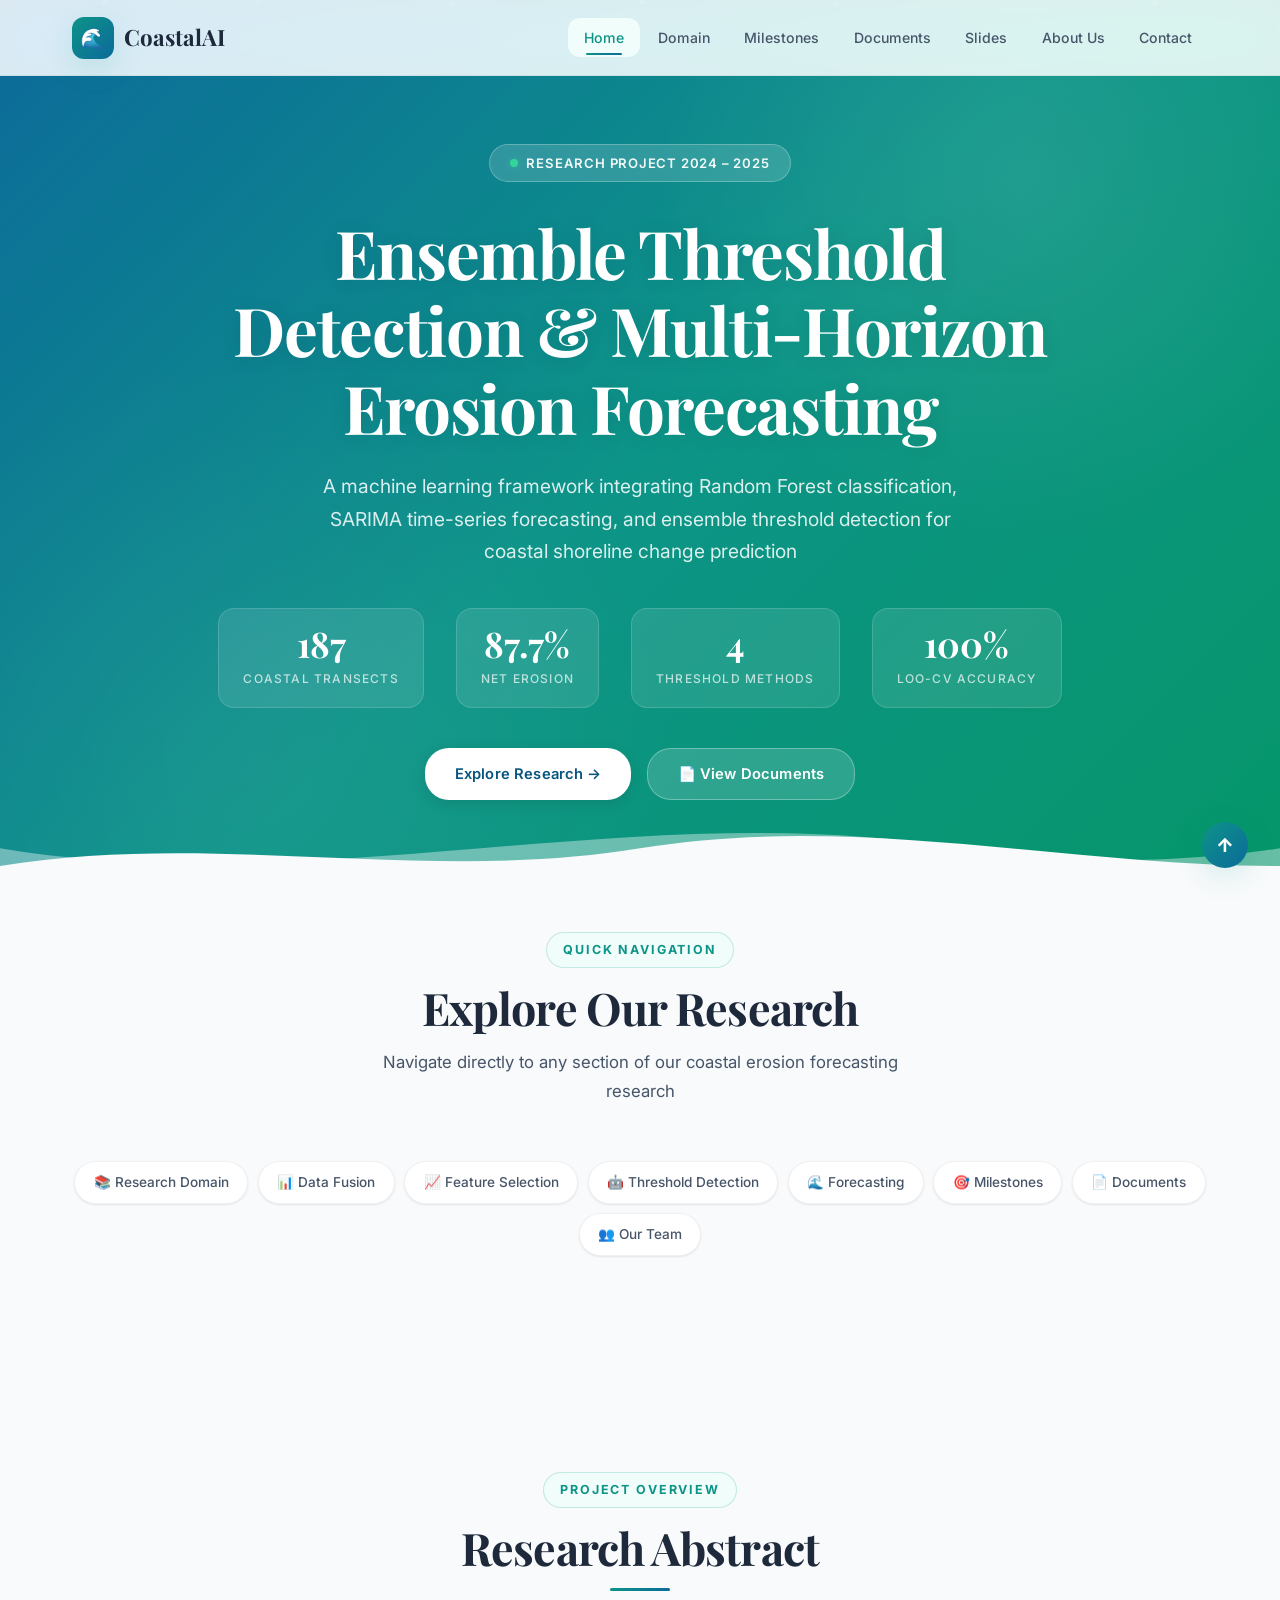
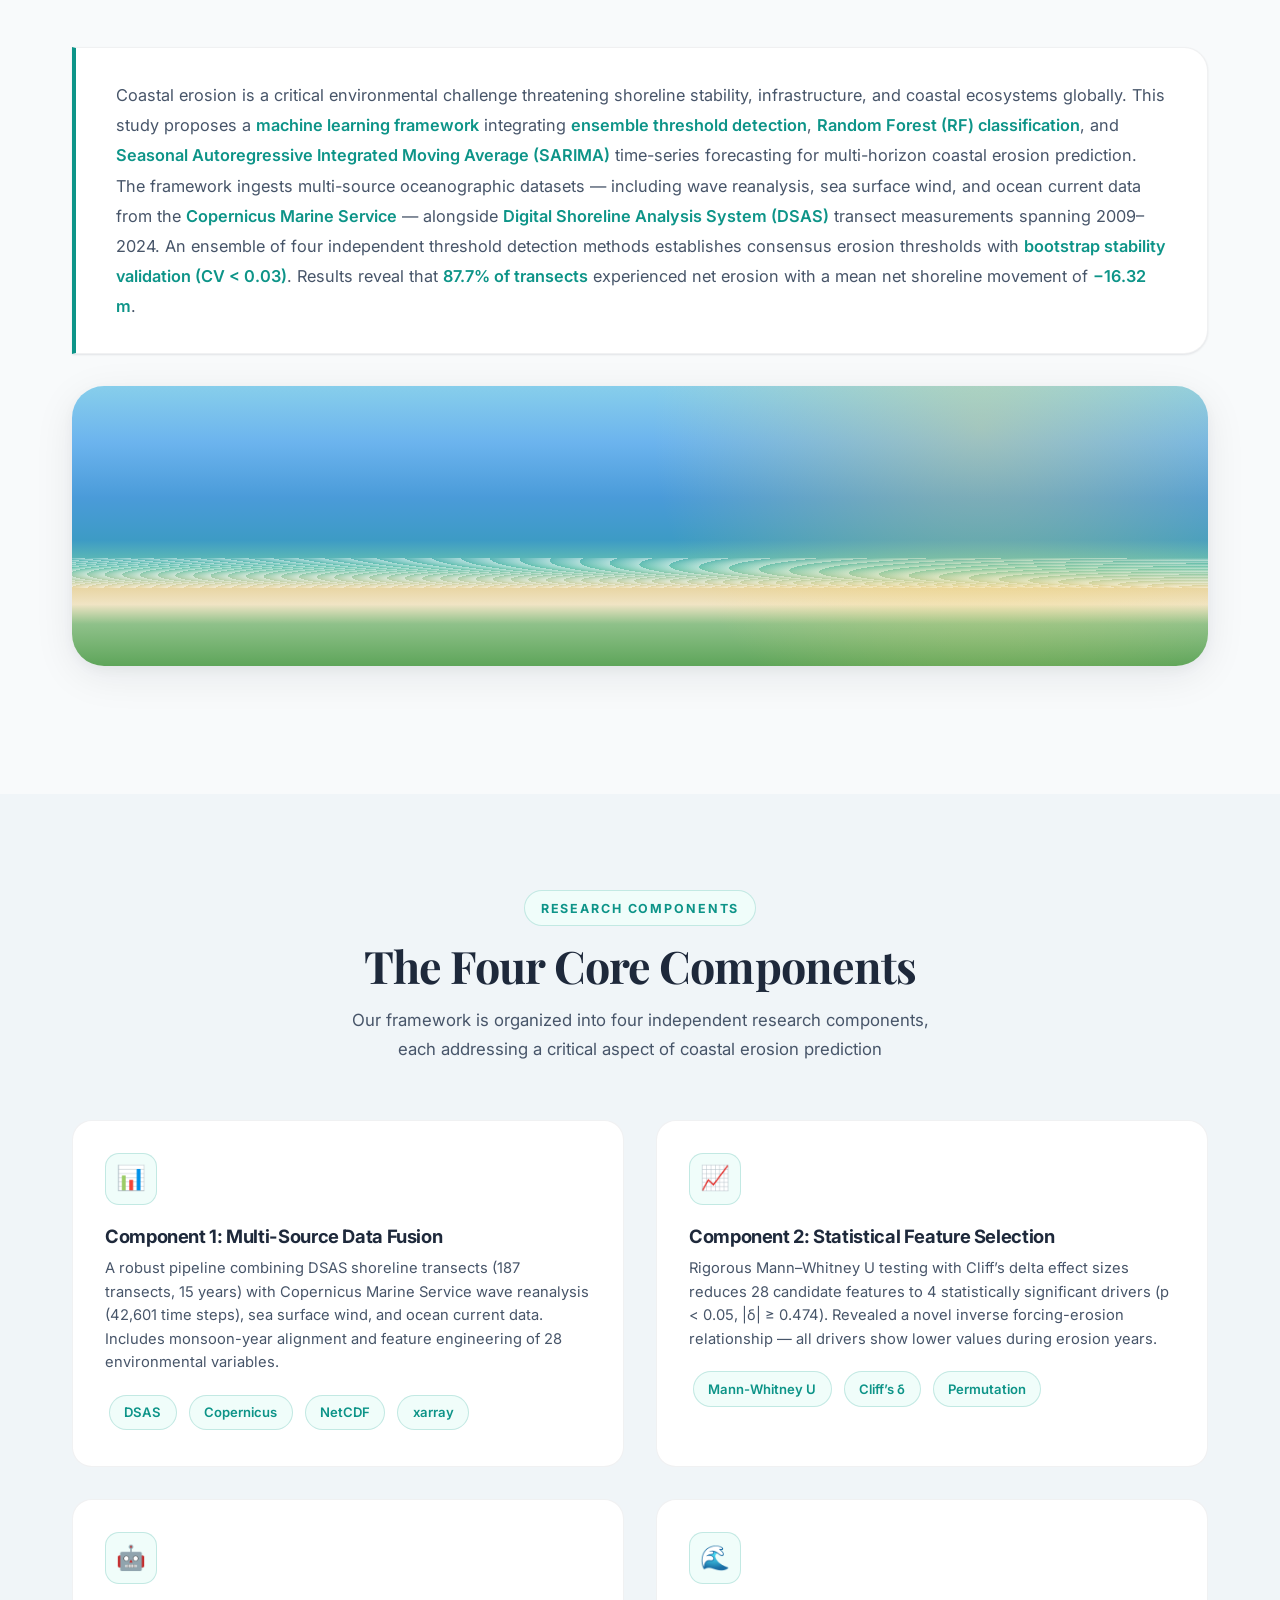
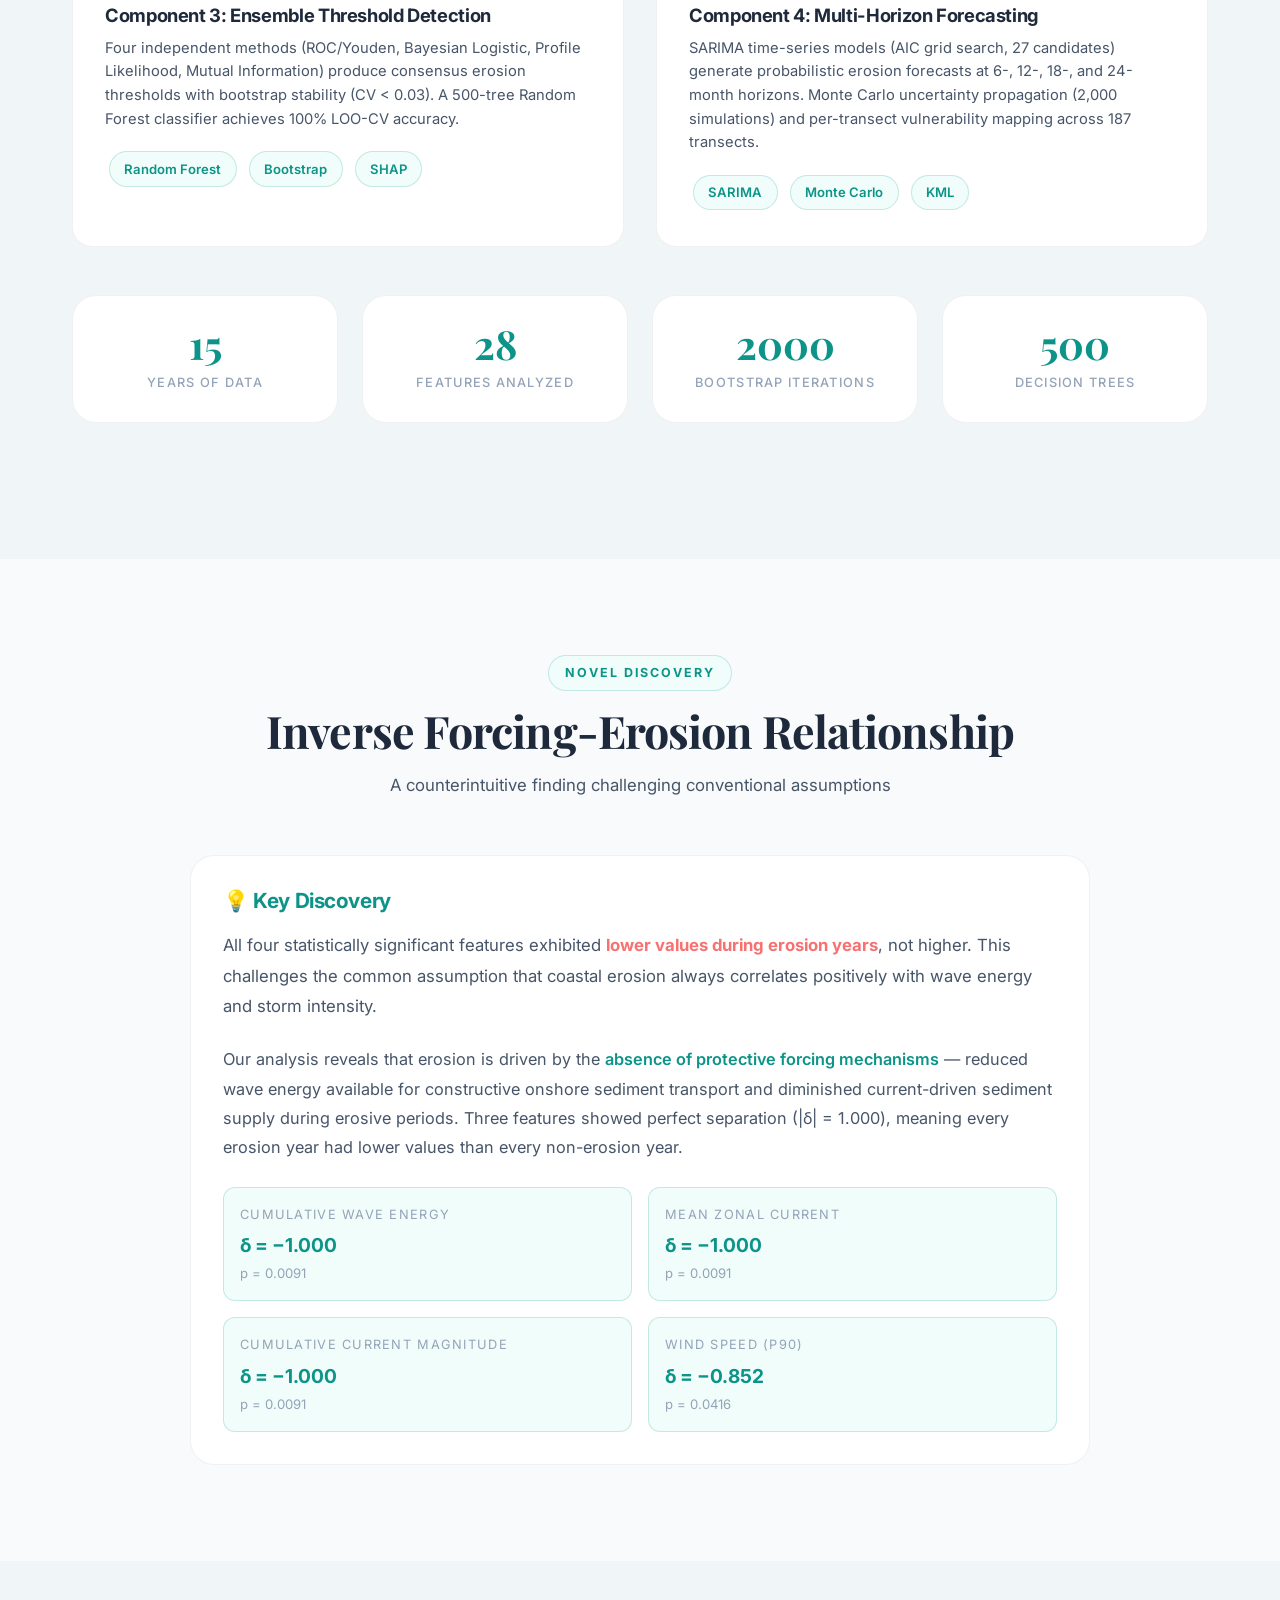
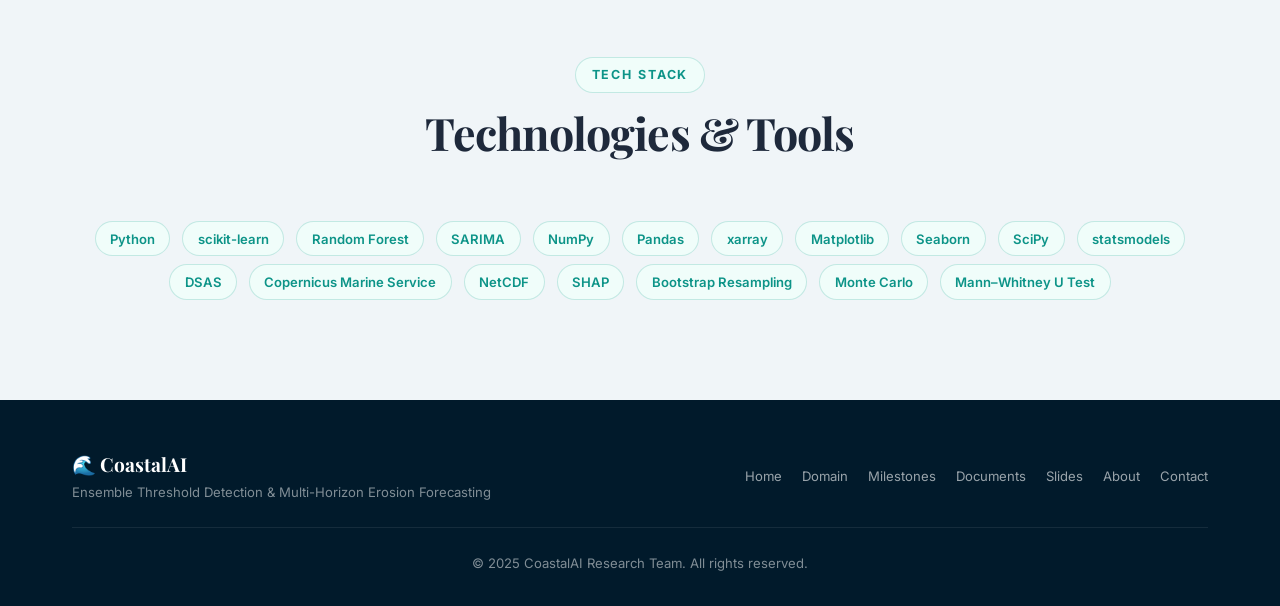
==== index.html @ 8cab0c33 "Initial commit" ====
<!DOCTYPE html>
<html lang="en">
<head>
  <meta charset="UTF-8">
  <meta name="viewport" content="width=device-width, initial-scale=1.0">
  <title>CoastalAI — Ensemble Threshold Detection &amp; Multi-Horizon Erosion Forecasting</title>
  <meta name="description" content="Machine learning framework for coastal erosion prediction integrating ensemble threshold detection, Random Forest classification, and SARIMA time-series forecasting.">
  <link rel="stylesheet" href="css/style.css">
  <style>
    .feature-highlight {
      display: grid;
      grid-template-columns: repeat(2, 1fr);
      gap: 2rem;
      margin: 3rem 0;
    }
    @media (max-width: 768px) {
      .feature-highlight { grid-template-columns: 1fr; }
    }
    .feature-card {
      position: relative;
      padding: 2rem;
      border-radius: 20px;
      background: var(--surface-white);
      border: 1px solid var(--border-light);
      overflow: hidden;
      transition: var(--ease-smooth);
    }
    .feature-card::before {
      content: '';
      position: absolute;
      top: 0; left: 0; right: 0;
      height: 3px;
      background: var(--gradient-teal);
      opacity: 0;
      transition: opacity 0.4s ease;
    }
    .feature-card:hover::before { opacity: 1; }
    .feature-card:hover { transform: translateY(-6px); box-shadow: var(--shadow-card-hover); }
    .feature-card .fc-icon {
      width: 52px; height: 52px;
      background: var(--teal-50);
      border: 1px solid var(--border-teal);
      border-radius: 14px;
      display: flex; align-items: center; justify-content: center;
      font-size: 1.5rem;
      margin-bottom: 1.25rem;
    }
    .feature-card h3 {
      font-family: var(--font-body);
      font-size: 1.15rem;
      font-weight: 700;
      color: var(--text-heading);
      margin-bottom: 0.6rem;
    }
    .feature-card p {
      font-size: 0.92rem;
      color: var(--text-body);
      line-height: 1.6;
    }
    .discovery-card {
      max-width: 900px;
      margin: 0 auto;
    }
    .discovery-card h3 {
      color: var(--teal);
      margin-bottom: 1rem;
      font-size: 1.3rem;
    }
    .stat-grid {
      display: grid;
      grid-template-columns: repeat(2, 1fr);
      gap: 1rem;
      margin-top: 1.5rem;
    }
    .stat-item {
      padding: 1rem;
      background: var(--teal-50);
      border: 1px solid var(--border-teal);
      border-radius: 12px;
    }
    .stat-item .stat-name {
      font-size: 0.8rem;
      color: var(--text-muted);
      text-transform: uppercase;
      letter-spacing: 0.1em;
      margin-bottom: 0.25rem;
    }
    .stat-item .stat-val {
      font-size: 1.2rem;
      font-weight: 700;
      color: var(--teal);
    }
    .stat-item .stat-p {
      font-size: 0.82rem;
      color: var(--text-muted);
    }
    @media (max-width: 768px) {
      .stat-grid { grid-template-columns: 1fr; }
    }
  </style>
</head>
<body>
  <!-- NAVIGATION -->
  <nav class="navbar" id="navbar">
    <div class="container">
      <a href="index.html" class="nav-brand">
        <div class="brand-icon">&#x1F30A;</div>
        CoastalAI
      </a>
      <button class="nav-toggle" id="navToggle" aria-label="Toggle navigation">
        <span></span><span></span><span></span>
      </button>
      <ul class="nav-links" id="navLinks">
        <li><a href="index.html" class="active">Home</a></li>
        <li><a href="domain.html">Domain</a></li>
        <li><a href="milestones.html">Milestones</a></li>
        <li><a href="documents.html">Documents</a></li>
        <li><a href="slides.html">Slides</a></li>
        <li><a href="about.html">About Us</a></li>
        <li><a href="contact.html">Contact</a></li>
      </ul>
    </div>
  </nav>

  <!-- HERO -->
  <section class="hero" id="top">
    <div class="floating-particles">
      <div class="particle"></div><div class="particle"></div><div class="particle"></div>
      <div class="particle"></div><div class="particle"></div><div class="particle"></div>
      <div class="particle"></div><div class="particle"></div>
    </div>

    <div class="hero-content">
      <div class="hero-badge">
        <span class="pulse-dot"></span>
        Research Project 2024 &ndash; 2025
      </div>

      <h1>Ensemble Threshold Detection &amp; Multi-Horizon Erosion Forecasting</h1>

      <p class="hero-subtitle">
        A machine learning framework integrating Random Forest classification, SARIMA time-series forecasting, and ensemble threshold detection for coastal shoreline change prediction
      </p>

      <div class="hero-stats">
        <div class="hero-stat">
          <span class="stat-number">187</span>
          <span class="stat-label">Coastal Transects</span>
        </div>
        <div class="hero-stat">
          <span class="stat-number">87.7%</span>
          <span class="stat-label">Net Erosion</span>
        </div>
        <div class="hero-stat">
          <span class="stat-number">4</span>
          <span class="stat-label">Threshold Methods</span>
        </div>
        <div class="hero-stat">
          <span class="stat-number">100%</span>
          <span class="stat-label">LOO-CV Accuracy</span>
        </div>
      </div>

      <div class="hero-cta">
        <a href="domain.html" class="btn btn-primary">Explore Research &#8594;</a>
        <a href="documents.html" class="btn btn-secondary">&#128196; View Documents</a>
      </div>
    </div>

    <div class="hero-wave">
      <svg viewBox="0 0 1440 120" preserveAspectRatio="none">
        <path d="M0,60 C360,120 720,0 1080,60 C1260,90 1440,60 1440,60 L1440,120 L0,120 Z" fill="rgba(248,250,251,0.4)"/>
        <path d="M0,80 C240,40 480,100 720,60 C960,20 1200,80 1440,80 L1440,120 L0,120 Z" fill="#f8fafb"/>
      </svg>
    </div>
  </section>

  <!-- QUICK NAVIGATION -->
  <section class="section" style="padding-top: 2rem;">
    <div class="container">
      <div class="section-header">
        <span class="section-label">Quick Navigation</span>
        <h2 class="section-title">Explore Our Research</h2>
        <p class="section-desc">Navigate directly to any section of our coastal erosion forecasting research</p>
      </div>
      <div class="quick-nav">
        <a href="domain.html">&#128218; Research Domain</a>
        <a href="domain.html#component1">&#128202; Data Fusion</a>
        <a href="domain.html#component2">&#128200; Feature Selection</a>
        <a href="domain.html#component3">&#129302; Threshold Detection</a>
        <a href="domain.html#component4">&#127754; Forecasting</a>
        <a href="milestones.html">&#127919; Milestones</a>
        <a href="documents.html">&#128196; Documents</a>
        <a href="about.html">&#128101; Our Team</a>
      </div>
    </div>
  </section>

  <!-- ABSTRACT -->
  <section class="section">
    <div class="container">
      <div class="section-header">
        <span class="section-label">Project Overview</span>
        <h2 class="section-title">Research Abstract</h2>
        <div class="glow-line"></div>
      </div>
      <div class="abstract-box">
        Coastal erosion is a critical environmental challenge threatening shoreline stability, infrastructure, and coastal ecosystems globally. This study proposes a <strong>machine learning framework</strong> integrating <strong>ensemble threshold detection</strong>, <strong>Random Forest (RF) classification</strong>, and <strong>Seasonal Autoregressive Integrated Moving Average (SARIMA)</strong> time-series forecasting for multi-horizon coastal erosion prediction. The framework ingests multi-source oceanographic datasets &mdash; including wave reanalysis, sea surface wind, and ocean current data from the <strong>Copernicus Marine Service</strong> &mdash; alongside <strong>Digital Shoreline Analysis System (DSAS)</strong> transect measurements spanning 2009&ndash;2024. An ensemble of four independent threshold detection methods establishes consensus erosion thresholds with <strong>bootstrap stability validation (CV &lt; 0.03)</strong>. Results reveal that <strong>87.7% of transects</strong> experienced net erosion with a mean net shoreline movement of <strong>&minus;16.32 m</strong>.
      </div>
      <div class="coastal-visual" aria-hidden="true"></div>
    </div>
  </section>

  <!-- 4 RESEARCH COMPONENTS -->
  <section class="section section-alt">
    <div class="container">
      <div class="section-header">
        <span class="section-label">Research Components</span>
        <h2 class="section-title">The Four Core Components</h2>
        <p class="section-desc">Our framework is organized into four independent research components, each addressing a critical aspect of coastal erosion prediction</p>
      </div>

      <div class="feature-highlight">
        <div class="feature-card">
          <div class="fc-icon">&#128202;</div>
          <h3>Component 1: Multi-Source Data Fusion</h3>
          <p>A robust pipeline combining DSAS shoreline transects (187 transects, 15 years) with Copernicus Marine Service wave reanalysis (42,601 time steps), sea surface wind, and ocean current data. Includes monsoon-year alignment and feature engineering of 28 environmental variables.</p>
          <div style="margin-top: 1rem;">
            <span class="tech-tag">DSAS</span>
            <span class="tech-tag">Copernicus</span>
            <span class="tech-tag">NetCDF</span>
            <span class="tech-tag">xarray</span>
          </div>
        </div>
        <div class="feature-card">
          <div class="fc-icon">&#128200;</div>
          <h3>Component 2: Statistical Feature Selection</h3>
          <p>Rigorous Mann&ndash;Whitney U testing with Cliff&rsquo;s delta effect sizes reduces 28 candidate features to 4 statistically significant drivers (p &lt; 0.05, |&delta;| &ge; 0.474). Revealed a novel inverse forcing-erosion relationship &mdash; all drivers show lower values during erosion years.</p>
          <div style="margin-top: 1rem;">
            <span class="tech-tag">Mann-Whitney U</span>
            <span class="tech-tag">Cliff&rsquo;s &delta;</span>
            <span class="tech-tag">Permutation</span>
          </div>
        </div>
        <div class="feature-card">
          <div class="fc-icon">&#129302;</div>
          <h3>Component 3: Ensemble Threshold Detection</h3>
          <p>Four independent methods (ROC/Youden, Bayesian Logistic, Profile Likelihood, Mutual Information) produce consensus erosion thresholds with bootstrap stability (CV &lt; 0.03). A 500-tree Random Forest classifier achieves 100% LOO-CV accuracy.</p>
          <div style="margin-top: 1rem;">
            <span class="tech-tag">Random Forest</span>
            <span class="tech-tag">Bootstrap</span>
            <span class="tech-tag">SHAP</span>
          </div>
        </div>
        <div class="feature-card">
          <div class="fc-icon">&#127754;</div>
          <h3>Component 4: Multi-Horizon Forecasting</h3>
          <p>SARIMA time-series models (AIC grid search, 27 candidates) generate probabilistic erosion forecasts at 6-, 12-, 18-, and 24-month horizons. Monte Carlo uncertainty propagation (2,000 simulations) and per-transect vulnerability mapping across 187 transects.</p>
          <div style="margin-top: 1rem;">
            <span class="tech-tag">SARIMA</span>
            <span class="tech-tag">Monte Carlo</span>
            <span class="tech-tag">KML</span>
          </div>
        </div>
      </div>

      <div class="counter-grid">
        <div class="card counter-card">
          <div class="counter-value">15</div>
          <div class="counter-label">Years of Data</div>
        </div>
        <div class="card counter-card">
          <div class="counter-value">28</div>
          <div class="counter-label">Features Analyzed</div>
        </div>
        <div class="card counter-card">
          <div class="counter-value">2000</div>
          <div class="counter-label">Bootstrap Iterations</div>
        </div>
        <div class="card counter-card">
          <div class="counter-value">500</div>
          <div class="counter-label">Decision Trees</div>
        </div>
      </div>
    </div>
  </section>

  <!-- INVERSE RELATIONSHIP -->
  <section class="section">
    <div class="container">
      <div class="section-header">
        <span class="section-label">Novel Discovery</span>
        <h2 class="section-title">Inverse Forcing-Erosion Relationship</h2>
        <p class="section-desc">A counterintuitive finding challenging conventional assumptions</p>
      </div>

      <div class="card discovery-card">
        <h3>&#128161; Key Discovery</h3>
        <p style="font-size: 1.05rem; line-height: 1.8; margin-bottom: 1.5rem;">
          All four statistically significant features exhibited <strong style="color: var(--coral);">lower values during erosion years</strong>, not higher. This challenges the common assumption that coastal erosion always correlates positively with wave energy and storm intensity.
        </p>
        <p style="font-size: 1.02rem; line-height: 1.8;">
          Our analysis reveals that erosion is driven by the <strong class="highlight">absence of protective forcing mechanisms</strong> &mdash; reduced wave energy available for constructive onshore sediment transport and diminished current-driven sediment supply during erosive periods. Three features showed perfect separation (|&#948;| = 1.000), meaning every erosion year had lower values than every non-erosion year.
        </p>
        <div class="stat-grid">
          <div class="stat-item">
            <div class="stat-name">Cumulative Wave Energy</div>
            <div class="stat-val">&#948; = &minus;1.000</div>
            <div class="stat-p">p = 0.0091</div>
          </div>
          <div class="stat-item">
            <div class="stat-name">Mean Zonal Current</div>
            <div class="stat-val">&#948; = &minus;1.000</div>
            <div class="stat-p">p = 0.0091</div>
          </div>
          <div class="stat-item">
            <div class="stat-name">Cumulative Current Magnitude</div>
            <div class="stat-val">&#948; = &minus;1.000</div>
            <div class="stat-p">p = 0.0091</div>
          </div>
          <div class="stat-item">
            <div class="stat-name">Wind Speed (P90)</div>
            <div class="stat-val">&#948; = &minus;0.852</div>
            <div class="stat-p">p = 0.0416</div>
          </div>
        </div>
      </div>
    </div>
  </section>

  <!-- TECHNOLOGIES -->
  <section class="section section-alt">
    <div class="container">
      <div class="section-header">
        <span class="section-label">Tech Stack</span>
        <h2 class="section-title">Technologies &amp; Tools</h2>
      </div>
      <div style="text-align: center;">
        <span class="tech-tag">Python</span>
        <span class="tech-tag">scikit-learn</span>
        <span class="tech-tag">Random Forest</span>
        <span class="tech-tag">SARIMA</span>
        <span class="tech-tag">NumPy</span>
        <span class="tech-tag">Pandas</span>
        <span class="tech-tag">xarray</span>
        <span class="tech-tag">Matplotlib</span>
        <span class="tech-tag">Seaborn</span>
        <span class="tech-tag">SciPy</span>
        <span class="tech-tag">statsmodels</span>
        <span class="tech-tag">DSAS</span>
        <span class="tech-tag">Copernicus Marine Service</span>
        <span class="tech-tag">NetCDF</span>
        <span class="tech-tag">SHAP</span>
        <span class="tech-tag">Bootstrap Resampling</span>
        <span class="tech-tag">Monte Carlo</span>
        <span class="tech-tag">Mann&ndash;Whitney U Test</span>
      </div>
    </div>
  </section>

  <!-- FOOTER -->
  <footer class="footer">
    <div class="container">
      <div class="footer-content">
        <div>
          <div class="footer-brand">&#127754; CoastalAI</div>
          <p class="footer-text">Ensemble Threshold Detection &amp; Multi-Horizon Erosion Forecasting</p>
        </div>
        <ul class="footer-links">
          <li><a href="index.html">Home</a></li>
          <li><a href="domain.html">Domain</a></li>
          <li><a href="milestones.html">Milestones</a></li>
          <li><a href="documents.html">Documents</a></li>
          <li><a href="slides.html">Slides</a></li>
          <li><a href="about.html">About</a></li>
          <li><a href="contact.html">Contact</a></li>
        </ul>
      </div>
      <hr style="border: none; border-top: 1px solid rgba(255,255,255,0.08); margin: 1.5rem 0;">
      <p class="footer-text" style="text-align: center;">&copy; 2025 CoastalAI Research Team. All rights reserved.</p>
    </div>
  </footer>

  <a href="#top" class="back-to-top" title="Back to top">&#8593;</a>

  <script>
    document.getElementById('navToggle').addEventListener('click', function() {
      document.getElementById('navLinks').classList.toggle('show');
    });
    window.addEventListener('scroll', function() {
      var navbar = document.getElementById('navbar');
      if (window.scrollY > 50) { navbar.classList.add('scrolled'); } else { navbar.classList.remove('scrolled'); }
    });
  </script>
</body>
</html>
---- css/style.css ----
/* ============================================================
   CoastalAI — Premium Light Theme
   Competition-Winning Research Website
   Pure CSS — Ocean-Inspired Bright Design
   ============================================================ */

@import url('https://fonts.googleapis.com/css2?family=Inter:wght@300;400;500;600;700;800;900&family=Playfair+Display:wght@400;500;600;700;800&family=JetBrains+Mono:wght@400;500&display=swap');

:root {
  --white: #ffffff;
  --off-white: #f8fafb;
  --cream: #f0f5f8;
  --ice-blue: #e8f1f8;
  --powder: #dceaf5;
  --sky-light: #b8d8eb;
  --ocean-200: #6fb4d4;
  --ocean-300: #3d9bc5;
  --ocean-500: #0c6a9a;
  --ocean-600: #085580;
  --ocean-700: #053f60;
  --ocean-900: #011a2b;
  --teal: #0d9488;
  --teal-light: #14b8a6;
  --teal-50: #f0fdfa;
  --teal-100: #ccfbf1;
  --emerald: #059669;
  --amber: #f59e0b;
  --coral: #f87171;
  --text-dark: #0f172a;
  --text-heading: #1e293b;
  --text-body: #475569;
  --text-muted: #94a3b8;
  --text-light: #cbd5e1;
  --surface-white: #ffffff;
  --border-light: rgba(15,23,42,0.06);
  --border-medium: rgba(15,23,42,0.1);
  --border-teal: rgba(13,148,136,0.2);
  --shadow-sm: 0 1px 3px rgba(15,23,42,0.04),0 1px 2px rgba(15,23,42,0.06);
  --shadow-md: 0 4px 14px rgba(15,23,42,0.06),0 2px 6px rgba(15,23,42,0.04);
  --shadow-lg: 0 10px 40px rgba(15,23,42,0.08),0 4px 12px rgba(15,23,42,0.04);
  --shadow-xl: 0 20px 60px rgba(15,23,42,0.1),0 8px 20px rgba(15,23,42,0.05);
  --shadow-teal: 0 8px 30px rgba(13,148,136,0.15);
  --shadow-card-hover: 0 20px 50px rgba(13,148,136,0.12),0 8px 20px rgba(15,23,42,0.06);
  --gradient-hero: linear-gradient(135deg, #0c6a9a 0%, #0d9488 50%, #059669 100%);
  --gradient-teal: linear-gradient(135deg, #0d9488, #0c6a9a);
  --ease-smooth: all 0.35s cubic-bezier(0.25,0.46,0.45,0.94);
  --font-heading: 'Playfair Display', Georgia, serif;
  --font-body: 'Inter', -apple-system, BlinkMacSystemFont, sans-serif;
  --font-mono: 'JetBrains Mono', monospace;
  --container-max: 1200px;
  --nav-height: 76px;
  --radius-sm: 8px;
  --radius-md: 12px;
  --radius-lg: 16px;
  --radius-xl: 24px;
  --radius-2xl: 32px;
}

*,*::before,*::after { margin: 0; padding: 0; box-sizing: border-box; }
html { scroll-behavior: smooth; font-size: 16px; -webkit-font-smoothing: antialiased; }
body { font-family: var(--font-body); background: var(--off-white); color: var(--text-body); line-height: 1.7; overflow-x: hidden; }
::selection { background: rgba(13,148,136,0.15); color: var(--text-dark); }
::-webkit-scrollbar { width: 8px; }
::-webkit-scrollbar-track { background: var(--cream); }
::-webkit-scrollbar-thumb { background: var(--ocean-200); border-radius: 4px; }
::-webkit-scrollbar-thumb:hover { background: var(--ocean-300); }
h1,h2,h3,h4,h5,h6 { font-family: var(--font-heading); color: var(--text-heading); line-height: 1.25; letter-spacing: -0.02em; }
a { color: var(--teal); text-decoration: none; transition: var(--ease-smooth); }
a:hover { color: var(--ocean-500); }
img { max-width: 100%; display: block; }
.container { max-width: var(--container-max); margin: 0 auto; padding: 0 2rem; }

/* ===== NAVIGATION ===== */
.navbar { position: fixed; top: 0; left: 0; width: 100%; height: var(--nav-height); background: rgba(255,255,255,0.85); backdrop-filter: blur(20px) saturate(180%); -webkit-backdrop-filter: blur(20px) saturate(180%); border-bottom: 1px solid var(--border-light); z-index: 1000; transition: var(--ease-smooth); }
.navbar.scrolled { background: rgba(255,255,255,0.95); box-shadow: var(--shadow-md); }
.navbar .container { display: flex; align-items: center; justify-content: space-between; height: 100%; }
.nav-brand { display: flex; align-items: center; gap: 0.65rem; font-family: var(--font-heading); font-size: 1.4rem; font-weight: 700; color: var(--text-heading); text-decoration: none; }
.nav-brand:hover { color: var(--text-heading); }
.nav-brand .brand-icon { width: 42px; height: 42px; background: var(--gradient-teal); border-radius: 12px; display: flex; align-items: center; justify-content: center; font-size: 1.3rem; color: white; box-shadow: var(--shadow-teal); }
.nav-links { display: flex; list-style: none; gap: 0.15rem; align-items: center; }
.nav-links a { display: block; padding: 0.5rem 1rem; font-size: 0.88rem; font-weight: 500; color: var(--text-body); border-radius: var(--radius-md); transition: var(--ease-smooth); text-decoration: none; position: relative; }
.nav-links a::after { content: ''; position: absolute; bottom: 2px; left: 50%; width: 0; height: 2px; background: var(--gradient-teal); transition: var(--ease-smooth); transform: translateX(-50%); border-radius: 2px; }
.nav-links a:hover,.nav-links a.active { color: var(--teal); background: var(--teal-50); }
.nav-links a:hover::after,.nav-links a.active::after { width: 50%; }
.nav-toggle { display: none; flex-direction: column; gap: 5px; cursor: pointer; padding: 8px; border: none; background: none; z-index: 1001; }
.nav-toggle span { width: 26px; height: 2px; background: var(--text-heading); border-radius: 2px; transition: var(--ease-smooth); }

/* ===== HERO ===== */
.hero { position: relative; min-height: 100vh; display: flex; align-items: center; justify-content: center; padding: calc(var(--nav-height) + 2rem) 2rem 4rem; overflow: hidden; background: var(--gradient-hero); }
.hero::before { content: ''; position: absolute; top: -20%; right: -10%; width: 60%; height: 80%; background: radial-gradient(circle,rgba(255,255,255,0.08) 0%,transparent 70%); border-radius: 50%; animation: heroFloat 20s ease-in-out infinite; }
.hero::after { content: ''; position: absolute; bottom: -30%; left: -15%; width: 70%; height: 90%; background: radial-gradient(circle,rgba(255,255,255,0.05) 0%,transparent 70%); border-radius: 50%; animation: heroFloat 25s ease-in-out infinite reverse; }
@keyframes heroFloat { 0%,100% { transform: translate(0,0) scale(1); } 33% { transform: translate(30px,-20px) scale(1.02); } 66% { transform: translate(-20px,15px) scale(0.98); } }

.hero-wave { position: absolute; bottom: -2px; left: 0; width: 100%; z-index: 3; line-height: 0; }
.hero-wave svg { display: block; width: 100%; height: auto; }
.hero-content { position: relative; z-index: 4; text-align: center; max-width: 860px; }
.hero-badge { display: inline-flex; align-items: center; gap: 0.5rem; padding: 0.45rem 1.25rem; background: rgba(255,255,255,0.15); border: 1px solid rgba(255,255,255,0.25); border-radius: 50px; font-size: 0.82rem; font-weight: 600; color: rgba(255,255,255,0.95); margin-bottom: 2rem; letter-spacing: 0.06em; text-transform: uppercase; backdrop-filter: blur(10px); animation: fadeInUp 0.8s ease-out both; }
.hero-badge .pulse-dot { width: 8px; height: 8px; background: #34d399; border-radius: 50%; animation: pulse 2s ease-in-out infinite; box-shadow: 0 0 8px rgba(52,211,153,0.5); }
@keyframes pulse { 0%,100% { opacity: 1; transform: scale(1); } 50% { opacity: 0.5; transform: scale(1.4); } }
@keyframes fadeInUp { from { opacity: 0; transform: translateY(30px); } to { opacity: 1; transform: translateY(0); } }
.hero h1 { font-size: clamp(2.5rem,5.5vw,4.2rem); font-weight: 700; color: white; margin-bottom: 1.5rem; line-height: 1.15; animation: fadeInUp 1s ease-out 0.15s both; text-shadow: 0 2px 20px rgba(0,0,0,0.1); }
.hero-subtitle { font-size: clamp(1rem,2vw,1.2rem); color: rgba(255,255,255,0.85); max-width: 680px; margin: 0 auto 2.5rem; font-weight: 400; line-height: 1.7; animation: fadeInUp 1s ease-out 0.3s both; }
.hero-stats { display: flex; justify-content: center; gap: 2rem; margin-bottom: 2.5rem; animation: fadeInUp 1s ease-out 0.45s both; flex-wrap: wrap; }
.hero-stat { text-align: center; padding: 1rem 1.5rem; background: rgba(255,255,255,0.1); border: 1px solid rgba(255,255,255,0.15); border-radius: var(--radius-lg); backdrop-filter: blur(10px); min-width: 130px; transition: var(--ease-smooth); }
.hero-stat:hover { background: rgba(255,255,255,0.18); transform: translateY(-3px); }
.hero-stat .stat-number { font-family: var(--font-heading); font-size: 2.2rem; font-weight: 700; color: white; display: block; line-height: 1.1; }
.hero-stat .stat-label { font-size: 0.75rem; color: rgba(255,255,255,0.7); text-transform: uppercase; letter-spacing: 0.1em; margin-top: 0.3rem; font-weight: 500; }
.hero-cta { display: flex; justify-content: center; gap: 1rem; animation: fadeInUp 1s ease-out 0.6s both; flex-wrap: wrap; }

.floating-particles { position: absolute; width: 100%; height: 100%; top: 0; left: 0; overflow: hidden; pointer-events: none; z-index: 2; }
.particle { position: absolute; background: rgba(255,255,255,0.2); border-radius: 50%; animation: floatParticle linear infinite; }
.particle:nth-child(1) { left: 8%; width: 6px; height: 6px; animation-duration: 18s; animation-delay: 0s; }
.particle:nth-child(2) { left: 20%; width: 4px; height: 4px; animation-duration: 22s; animation-delay: 2s; }
.particle:nth-child(3) { left: 35%; width: 8px; height: 8px; animation-duration: 16s; animation-delay: 4s; }
.particle:nth-child(4) { left: 50%; width: 5px; height: 5px; animation-duration: 20s; animation-delay: 1s; }
.particle:nth-child(5) { left: 65%; width: 7px; height: 7px; animation-duration: 24s; animation-delay: 3s; }
.particle:nth-child(6) { left: 78%; width: 4px; height: 4px; animation-duration: 19s; animation-delay: 5s; }
.particle:nth-child(7) { left: 90%; width: 6px; height: 6px; animation-duration: 21s; animation-delay: 2s; }
.particle:nth-child(8) { left: 45%; width: 3px; height: 3px; animation-duration: 17s; animation-delay: 6s; }
@keyframes floatParticle { 0% { bottom: -5%; opacity: 0; transform: translateX(0); } 10% { opacity: 0.7; } 90% { opacity: 0.7; } 100% { bottom: 105%; opacity: 0; transform: translateX(40px); } }

/* ===== BUTTONS ===== */
.btn { display: inline-flex; align-items: center; gap: 0.5rem; padding: 0.8rem 1.85rem; border: none; border-radius: var(--radius-xl); font-family: var(--font-body); font-size: 0.92rem; font-weight: 600; cursor: pointer; transition: var(--ease-smooth); text-decoration: none; letter-spacing: 0.01em; }
.btn-primary { background: white; color: var(--ocean-600); box-shadow: 0 4px 15px rgba(0,0,0,0.1); }
.btn-primary:hover { transform: translateY(-2px); box-shadow: 0 8px 25px rgba(0,0,0,0.15); color: var(--teal); }
.btn-secondary { background: rgba(255,255,255,0.15); color: white; border: 1px solid rgba(255,255,255,0.3); backdrop-filter: blur(10px); }
.btn-secondary:hover { background: rgba(255,255,255,0.25); color: white; transform: translateY(-2px); }
.btn-outline { background: transparent; color: var(--teal); border: 2px solid var(--teal); }
.btn-outline:hover { background: var(--teal); color: white; transform: translateY(-2px); box-shadow: var(--shadow-teal); }
.btn-teal { background: var(--gradient-teal); color: white; box-shadow: var(--shadow-teal); }
.btn-teal:hover { transform: translateY(-2px); box-shadow: 0 12px 35px rgba(13,148,136,0.25); color: white; }

/* ===== SECTIONS ===== */
.section { padding: 6rem 0; position: relative; }
.section-alt { background: var(--cream); }
.section-header { text-align: center; margin-bottom: 3.5rem; }
.section-label { display: inline-flex; align-items: center; gap: 0.4rem; font-size: 0.78rem; font-weight: 700; color: var(--teal); text-transform: uppercase; letter-spacing: 0.15em; margin-bottom: 0.75rem; padding: 0.4rem 1rem; background: var(--teal-50); border: 1px solid var(--border-teal); border-radius: 50px; }
.section-title { font-size: clamp(2rem,4vw,2.8rem); font-weight: 700; color: var(--text-heading); margin-bottom: 0.75rem; }
.section-desc { font-size: 1.05rem; color: var(--text-body); max-width: 580px; margin: 0 auto; line-height: 1.7; }
.glow-line { width: 60px; height: 3px; background: var(--gradient-teal); border-radius: 3px; margin: 0.75rem auto 0; }

/* ===== CARDS ===== */
.card { background: var(--surface-white); border: 1px solid var(--border-light); border-radius: var(--radius-xl); padding: 2rem; transition: var(--ease-smooth); position: relative; overflow: hidden; }
.card::before { content: ''; position: absolute; top: 0; left: 0; right: 0; height: 3px; background: var(--gradient-teal); opacity: 0; transition: opacity 0.35s ease; }
.card:hover { transform: translateY(-6px); box-shadow: var(--shadow-card-hover); border-color: transparent; }
.card:hover::before { opacity: 1; }
.card-icon { width: 56px; height: 56px; background: var(--teal-50); border: 1px solid var(--border-teal); border-radius: var(--radius-lg); display: flex; align-items: center; justify-content: center; font-size: 1.5rem; margin-bottom: 1.25rem; transition: var(--ease-smooth); }
.card:hover .card-icon { background: var(--teal-100); transform: scale(1.08); }
.card h3 { font-family: var(--font-body); font-size: 1.15rem; font-weight: 700; color: var(--text-heading); margin-bottom: 0.5rem; }
.card > p { font-size: 0.93rem; color: var(--text-body); line-height: 1.65; }

/* ===== GRIDS ===== */
.grid-2 { display: grid; grid-template-columns: repeat(2,1fr); gap: 2rem; }
.grid-3 { display: grid; grid-template-columns: repeat(3,1fr); gap: 2rem; }
.grid-4 { display: grid; grid-template-columns: repeat(4,1fr); gap: 1.5rem; }

/* ===== PAGE HEADER ===== */
.page-header { position: relative; padding: calc(var(--nav-height) + 3rem) 0 3.5rem; text-align: center; background: var(--gradient-hero); overflow: hidden; }
.page-header::before { content: ''; position: absolute; top: -50%; right: -20%; width: 60%; height: 150%; background: radial-gradient(circle,rgba(255,255,255,0.06) 0%,transparent 70%); border-radius: 50%; }
.page-header h1 { font-size: clamp(2rem,5vw,3.2rem); font-weight: 700; color: white; margin-bottom: 0.5rem; position: relative; }
.page-header .breadcrumb { font-size: 0.9rem; color: rgba(255,255,255,0.7); position: relative; }
.page-header .breadcrumb a { color: rgba(255,255,255,0.85); }
.page-header .breadcrumb a:hover { color: white; }
.page-header-wave { position: absolute; bottom: -2px; left: 0; width: 100%; line-height: 0; }
.page-header-wave svg { display: block; width: 100%; }

/* ===== CONTENT ===== */
.content-section { padding: 4rem 0; }
.content-block { margin-bottom: 3rem; }
.content-block h2 { font-size: 1.75rem; margin-bottom: 1.25rem; color: var(--text-heading); display: inline-flex; align-items: center; gap: 0.5rem; position: relative; padding-bottom: 0.5rem; }
.content-block h2::after { content: ''; position: absolute; bottom: 0; left: 0; width: 50px; height: 3px; background: var(--gradient-teal); border-radius: 3px; }
.content-block h3 { font-size: 1.2rem; margin-bottom: 0.5rem; color: var(--teal); font-family: var(--font-body); font-weight: 700; }
.content-block p { color: var(--text-body); margin-bottom: 1rem; font-size: 1rem; line-height: 1.75; }
.content-block ul,.content-block ol { color: var(--text-body); margin-bottom: 1rem; padding-left: 1.5rem; }
.content-block li { margin-bottom: 0.5rem; font-size: 0.98rem; line-height: 1.7; }
.content-block li::marker { color: var(--teal); }

/* ===== QUICK NAV ===== */
.quick-nav { display: flex; flex-wrap: wrap; gap: 0.6rem; justify-content: center; margin: 1.5rem 0; }
.quick-nav a { padding: 0.55rem 1.15rem; background: var(--surface-white); border: 1px solid var(--border-light); border-radius: var(--radius-xl); font-size: 0.85rem; font-weight: 500; color: var(--text-body); transition: var(--ease-smooth); box-shadow: var(--shadow-sm); }
.quick-nav a:hover { background: var(--teal-50); border-color: var(--border-teal); color: var(--teal); transform: translateY(-2px); box-shadow: var(--shadow-md); }

/* ===== ABSTRACT BOX ===== */
.abstract-box { background: var(--surface-white); border: 1px solid var(--border-light); border-left: 4px solid var(--teal); border-radius: 0 var(--radius-xl) var(--radius-xl) 0; padding: 2rem 2.5rem; margin: 2rem 0; font-size: 1.02rem; color: var(--text-body); line-height: 1.85; box-shadow: var(--shadow-sm); }
.abstract-box strong { color: var(--teal); font-weight: 600; }

/* ===== COASTAL VISUAL ===== */
.coastal-visual { position: relative; width: 100%; height: 280px; border-radius: var(--radius-2xl); overflow: hidden; margin: 2rem 0; background: linear-gradient(180deg,#87CEEB 0%,#6CB4EE 20%,#4A9BD9 40%,#3D9BC5 55%,#68C4AF 65%,#E8D5A3 72%,#F0E4C4 78%,#8FC18A 85%,#5EA55A 100%); box-shadow: var(--shadow-lg); }
.coastal-visual::before { content: ''; position: absolute; bottom: 28%; left: 0; width: 200%; height: 30px; background: repeating-radial-gradient(ellipse at 50% 100%,rgba(255,255,255,0.5) 0px,transparent 16px); animation: coastWave 10s linear infinite; }
@keyframes coastWave { 0% { transform: translateX(0); } 100% { transform: translateX(-50%); } }
.coastal-visual::after { content: ''; position: absolute; top: 0; left: 0; width: 100%; height: 100%; background: radial-gradient(circle at 80% 15%,rgba(255,220,100,0.35) 0%,transparent 35%); }

/* ===== COUNTERS ===== */
.counter-grid { display: grid; grid-template-columns: repeat(4,1fr); gap: 1.5rem; margin: 2.5rem 0; }
.counter-card { text-align: center; padding: 1.75rem 1rem; }
.counter-card .counter-value { font-family: var(--font-heading); font-size: 2.5rem; font-weight: 700; color: var(--teal); line-height: 1; margin-bottom: 0.5rem; }
.counter-card .counter-label { font-size: 0.8rem; color: var(--text-muted); text-transform: uppercase; letter-spacing: 0.1em; font-weight: 500; }

/* ===== TECH TAGS ===== */
.tech-tag { display: inline-block; padding: 0.35rem 0.9rem; background: var(--teal-50); border: 1px solid var(--border-teal); border-radius: var(--radius-xl); font-size: 0.82rem; font-weight: 600; color: var(--teal); margin: 0.25rem; transition: var(--ease-smooth); }
.tech-tag:hover { background: var(--teal-100); transform: translateY(-1px); box-shadow: var(--shadow-sm); }

.highlight { color: var(--teal); font-weight: 600; }
.text-gradient { background: var(--gradient-teal); -webkit-background-clip: text; -webkit-text-fill-color: transparent; background-clip: text; }

/* ===== FLOW STEPS ===== */
.flow-container { display: flex; flex-wrap: wrap; gap: 0.75rem; justify-content: center; margin: 2rem 0; align-items: center; }
.flow-step { flex: 1; min-width: 160px; max-width: 200px; text-align: center; padding: 1.5rem 1rem; }
.flow-step .step-number { width: 38px; height: 38px; margin: 0 auto 0.85rem; background: var(--gradient-teal); border-radius: 50%; display: flex; align-items: center; justify-content: center; font-weight: 800; font-size: 0.9rem; color: white; box-shadow: var(--shadow-teal); }
.flow-step h4 { font-size: 0.88rem; font-family: var(--font-body); color: var(--text-heading); font-weight: 700; margin-bottom: 0.4rem; }
.flow-step p { font-size: 0.78rem; color: var(--text-muted); line-height: 1.5; }
.flow-arrow { font-size: 1.3rem; color: var(--ocean-200); padding-top: 0.5rem; }

/* ===== DATA TABLE ===== */
.data-table { width: 100%; border-collapse: separate; border-spacing: 0; border-radius: var(--radius-lg); overflow: hidden; margin: 1.5rem 0; }
.data-table thead { background: var(--teal-50); }
.data-table th { padding: 0.9rem 1.15rem; text-align: left; font-size: 0.8rem; font-weight: 700; color: var(--teal); text-transform: uppercase; letter-spacing: 0.08em; border-bottom: 2px solid var(--border-teal); }
.data-table td { padding: 0.85rem 1.15rem; font-size: 0.92rem; color: var(--text-body); border-bottom: 1px solid var(--border-light); }
.data-table tbody tr { transition: var(--ease-smooth); }
.data-table tbody tr:hover { background: var(--teal-50); }
.data-table tbody tr:last-child td { border-bottom: none; }

/* ===== DROPDOWN / ACCORDION ===== */
.dropdown-group { max-width: 800px; margin: 0 auto; }
.dropdown-item { margin-bottom: 0.75rem; }
.dropdown-toggle { width: 100%; display: flex; align-items: center; justify-content: space-between; padding: 1.15rem 1.5rem; background: var(--surface-white); border: 1px solid var(--border-light); border-radius: var(--radius-lg); color: var(--text-heading); font-family: var(--font-body); font-size: 1rem; font-weight: 600; cursor: pointer; transition: var(--ease-smooth); box-shadow: var(--shadow-sm); }
.dropdown-toggle:hover { border-color: var(--border-teal); box-shadow: var(--shadow-md); background: var(--teal-50); }
.dropdown-toggle .arrow { font-size: 1rem; transition: transform 0.3s ease; color: var(--teal); }
.dropdown-item input[type="checkbox"] { display: none; }
.dropdown-item input[type="checkbox"]:checked ~ .dropdown-toggle { border-color: var(--teal); background: var(--teal-50); border-radius: var(--radius-lg) var(--radius-lg) 0 0; box-shadow: none; }
.dropdown-item input[type="checkbox"]:checked ~ .dropdown-toggle .arrow { transform: rotate(180deg); }
.dropdown-content { max-height: 0; overflow: hidden; transition: max-height 0.4s ease,padding 0.4s ease; background: var(--surface-white); border: 1px solid var(--border-light); border-top: none; border-radius: 0 0 var(--radius-lg) var(--radius-lg); }
.dropdown-item input[type="checkbox"]:checked ~ .dropdown-content { max-height: 500px; padding: 1.5rem; border-color: var(--teal); }
.dropdown-content p { color: var(--text-body); font-size: 0.95rem; line-height: 1.75; }
.dropdown-content .meta { display: flex; gap: 1.5rem; margin-top: 1rem; flex-wrap: wrap; }
.dropdown-content .meta span { font-size: 0.85rem; color: var(--text-muted); display: inline-flex; align-items: center; gap: 0.25rem; }
.dropdown-content .meta strong { color: var(--teal); }

/* ===== TIMELINE ===== */
.timeline { position: relative; padding: 2rem 0; }
.timeline::before { content: ''; position: absolute; left: 50%; top: 0; bottom: 0; width: 3px; background: linear-gradient(180deg,var(--teal),var(--ocean-200),var(--sky-light)); transform: translateX(-50%); border-radius: 3px; }
.timeline-item { position: relative; width: 44%; padding: 1.75rem; margin-bottom: 2rem; }
.timeline-item:nth-child(odd) { margin-left: 0; text-align: right; }
.timeline-item:nth-child(even) { margin-left: 56%; }
.timeline-item::before { content: ''; position: absolute; top: 2rem; width: 14px; height: 14px; background: var(--gradient-teal); border: 3px solid var(--white); border-radius: 50%; box-shadow: 0 0 0 4px rgba(13,148,136,0.15),var(--shadow-teal); }
.timeline-item:nth-child(odd)::before { right: -8.5%; }
.timeline-item:nth-child(even)::before { left: -8.5%; }
.timeline-item h3 { font-size: 1.1rem; color: var(--text-heading); margin-bottom: 0.3rem; font-family: var(--font-body); font-weight: 700; }
.timeline-date { font-size: 0.82rem; color: var(--teal); font-weight: 700; margin-bottom: 0.4rem; text-transform: uppercase; letter-spacing: 0.05em; }
.timeline-marks { display: inline-block; padding: 0.25rem 0.75rem; background: var(--teal-50); border: 1px solid var(--border-teal); border-radius: 50px; font-size: 0.78rem; color: var(--teal); font-weight: 700; margin-top: 0.5rem; }

/* ===== DOC CARDS ===== */
.doc-card { display: flex; align-items: center; gap: 1.5rem; padding: 1.5rem 1.75rem; }
.doc-card .doc-icon { width: 52px; height: 52px; min-width: 52px; background: var(--teal-50); border: 1px solid var(--border-teal); border-radius: var(--radius-lg); display: flex; align-items: center; justify-content: center; font-size: 1.4rem; }
.doc-card .doc-info h3 { font-size: 1.05rem; font-family: var(--font-body); font-weight: 700; color: var(--text-heading); margin-bottom: 0.2rem; }
.doc-card .doc-info p { font-size: 0.85rem; color: var(--text-muted); margin-bottom: 0.5rem; line-height: 1.5; }
.doc-card .download-btn { display: inline-flex; align-items: center; gap: 0.4rem; padding: 0.4rem 0.9rem; font-size: 0.8rem; font-weight: 600; color: var(--teal); background: var(--teal-50); border: 1px solid var(--border-teal); border-radius: var(--radius-md); transition: var(--ease-smooth); }
.doc-card .download-btn:hover { background: var(--teal); color: white; box-shadow: var(--shadow-teal); }
.doc-status { display: inline-block; padding: 0.2rem 0.6rem; border-radius: 6px; font-size: 0.72rem; font-weight: 700; text-transform: uppercase; letter-spacing: 0.05em; }
.doc-status.available { background: rgba(13,148,136,0.1); color: var(--teal); }
.doc-status.pending { background: rgba(245,158,11,0.1); color: var(--amber); }

/* ===== SLIDES ===== */
.slides-grid { display: grid; grid-template-columns: repeat(2,1fr); gap: 1.5rem; }
.slide-card { display: flex; align-items: center; gap: 1.25rem; padding: 1.75rem; }
.slide-card .slide-thumb { width: 72px; height: 54px; min-width: 72px; background: var(--teal-50); border: 1px solid var(--border-teal); border-radius: var(--radius-md); display: flex; align-items: center; justify-content: center; font-size: 1.6rem; }
.slide-card h3 { font-size: 1.05rem; font-family: var(--font-body); font-weight: 700; color: var(--text-heading); margin-bottom: 0.2rem; }
.slide-card p { font-size: 0.82rem; color: var(--text-muted); margin-bottom: 0.4rem; line-height: 1.5; }

/* ===== TEAM ===== */
.team-card { text-align: center; padding: 2.5rem 1.5rem; }
.team-card .avatar { width: 110px; height: 110px; margin: 0 auto 1.25rem; border-radius: 50%; background: linear-gradient(135deg,var(--teal-50),var(--ice-blue)); border: 3px solid var(--border-teal); display: flex; align-items: center; justify-content: center; font-size: 2.2rem; overflow: hidden; transition: var(--ease-smooth); box-shadow: var(--shadow-md); }
.team-card .avatar img { width: 100%; height: 100%; object-fit: cover; }
.team-card:hover .avatar { border-color: var(--teal); box-shadow: 0 0 0 4px rgba(13,148,136,0.1),var(--shadow-lg); transform: scale(1.05); }
.team-card h3 { font-size: 1.15rem; font-family: var(--font-body); font-weight: 700; color: var(--text-heading); margin-bottom: 0.15rem; }
.team-card .role { font-size: 0.85rem; color: var(--teal); font-weight: 600; margin-bottom: 0.5rem; }
.team-card .email { font-size: 0.82rem; color: var(--text-muted); }
.team-card .achievements { margin-top: 0.75rem; font-size: 0.82rem; color: var(--text-body); font-style: italic; line-height: 1.5; }

/* ===== CONTACT ===== */
.contact-grid { display: grid; grid-template-columns: 1fr 1fr; gap: 2.5rem; align-items: start; }
.contact-info-card,.contact-form-card { padding: 2.5rem; }
.contact-info-card h3,.contact-form-card h3 { font-size: 1.35rem; font-family: var(--font-body); font-weight: 700; margin-bottom: 1.25rem; color: var(--text-heading); }
.contact-detail { display: flex; gap: 1rem; margin-bottom: 1.25rem; align-items: flex-start; }
.contact-detail .icon { width: 42px; height: 42px; min-width: 42px; background: var(--teal-50); border: 1px solid var(--border-teal); border-radius: var(--radius-md); display: flex; align-items: center; justify-content: center; font-size: 1.1rem; }
.contact-detail .text h4 { font-family: var(--font-body); font-size: 0.9rem; font-weight: 600; color: var(--text-heading); margin-bottom: 0.1rem; }
.contact-detail .text p { font-size: 0.85rem; color: var(--text-muted); }
.form-group { margin-bottom: 1.15rem; }
.form-group label { display: block; font-size: 0.85rem; font-weight: 600; color: var(--text-heading); margin-bottom: 0.35rem; }
.form-group input,.form-group textarea,.form-group select { width: 100%; padding: 0.8rem 1rem; background: var(--off-white); border: 1.5px solid var(--border-medium); border-radius: var(--radius-md); color: var(--text-heading); font-family: var(--font-body); font-size: 0.92rem; transition: var(--ease-smooth); outline: none; }
.form-group input:focus,.form-group textarea:focus,.form-group select:focus { border-color: var(--teal); box-shadow: 0 0 0 3px rgba(13,148,136,0.08); background: white; }
.form-group textarea { min-height: 130px; resize: vertical; }
.form-row { display: grid; grid-template-columns: 1fr 1fr; gap: 1rem; }
.form-submit { width: 100%; padding: 0.9rem; background: var(--gradient-teal); color: white; border: none; border-radius: var(--radius-xl); font-family: var(--font-body); font-size: 0.95rem; font-weight: 700; cursor: pointer; transition: var(--ease-smooth); box-shadow: var(--shadow-teal); margin-top: 0.5rem; }
.form-submit:hover { transform: translateY(-2px); box-shadow: 0 12px 35px rgba(13,148,136,0.25); }

/* ===== FOOTER ===== */
.footer { padding: 3rem 0 2rem; background: var(--ocean-900); color: rgba(255,255,255,0.7); margin-top: 0; }
.footer-content { display: flex; justify-content: space-between; align-items: center; flex-wrap: wrap; gap: 1rem; }
.footer-brand { font-family: var(--font-heading); font-size: 1.2rem; font-weight: 700; color: white; }
.footer-text { font-size: 0.82rem; color: rgba(255,255,255,0.5); }
.footer-links { display: flex; gap: 1.25rem; list-style: none; }
.footer-links a { font-size: 0.82rem; color: rgba(255,255,255,0.6); }
.footer-links a:hover { color: var(--teal-light); }

/* ===== BACK TO TOP ===== */
.back-to-top { position: fixed; bottom: 2rem; right: 2rem; width: 46px; height: 46px; background: var(--gradient-teal); color: white; border-radius: 50%; display: flex; align-items: center; justify-content: center; font-size: 1.2rem; font-weight: 800; text-decoration: none; box-shadow: var(--shadow-teal); transition: var(--ease-smooth); z-index: 999; }
.back-to-top:hover { transform: translateY(-3px) scale(1.05); box-shadow: 0 10px 30px rgba(13,148,136,0.3); color: white; }

/* ===== SUPERVISOR CARD ===== */
.supervisor-card { display: flex; align-items: center; gap: 2rem; padding: 2rem; max-width: 680px; margin: 0 auto 2rem; }
.supervisor-card .avatar { width: 90px; height: 90px; min-width: 90px; border-radius: 50%; background: linear-gradient(135deg,rgba(245,158,11,0.15),rgba(13,148,136,0.15)); border: 3px solid rgba(245,158,11,0.3); display: flex; align-items: center; justify-content: center; font-size: 2rem; box-shadow: var(--shadow-md); }
.supervisor-card h3 { font-size: 1.2rem; color: var(--text-heading); margin-bottom: 0.15rem; }
.supervisor-card .role { font-size: 0.88rem; color: var(--amber); font-weight: 600; margin-bottom: 0.4rem; }
.supervisor-card .email { font-size: 0.85rem; color: var(--text-muted); }

/* ===== RESPONSIVE ===== */
@media (max-width: 1024px) {
  .grid-3 { grid-template-columns: repeat(2,1fr); }
  .grid-4 { grid-template-columns: repeat(2,1fr); }
  .contact-grid { grid-template-columns: 1fr; }
  .slides-grid { grid-template-columns: 1fr; }
  .counter-grid { grid-template-columns: repeat(2,1fr); }
}

@media (max-width: 768px) {
  :root { --nav-height: 68px; }
  .nav-links { display: none; position: absolute; top: var(--nav-height); left: 0; width: 100%; background: rgba(255,255,255,0.98); backdrop-filter: blur(20px); flex-direction: column; padding: 0.75rem 1.5rem 1.5rem; border-bottom: 1px solid var(--border-light); box-shadow: var(--shadow-lg); }
  .nav-links.show { display: flex; }
  .nav-toggle { display: flex; }
  .hero-stats { gap: 0.75rem; }
  .hero-stat { min-width: 100px; padding: 0.75rem 1rem; }
  .hero-stat .stat-number { font-size: 1.6rem; }
  .hero-cta { flex-direction: column; align-items: center; }
  .grid-2,.grid-3,.grid-4 { grid-template-columns: 1fr; }
  .counter-grid { grid-template-columns: repeat(2,1fr); }
  .timeline::before { left: 18px; }
  .timeline-item { width: 100%; margin-left: 46px !important; text-align: left !important; }
  .timeline-item::before { left: -36px !important; right: auto !important; }
  .form-row { grid-template-columns: 1fr; }
  .flow-arrow { display: none; }
  .flow-container { flex-direction: column; align-items: center; }
  .supervisor-card { flex-direction: column; text-align: center; }
  .slides-grid { grid-template-columns: 1fr; }
}

@media (max-width: 480px) {
  .container { padding: 0 1.25rem; }
  .section { padding: 4rem 0; }
  .hero h1 { font-size: 2rem; }
  .hero-stat .stat-number { font-size: 1.4rem; }
}

@media print {
  .navbar,.back-to-top,.floating-particles { display: none; }
  .card { box-shadow: none; border: 1px solid #ddd; }
  body { background: white; }
}
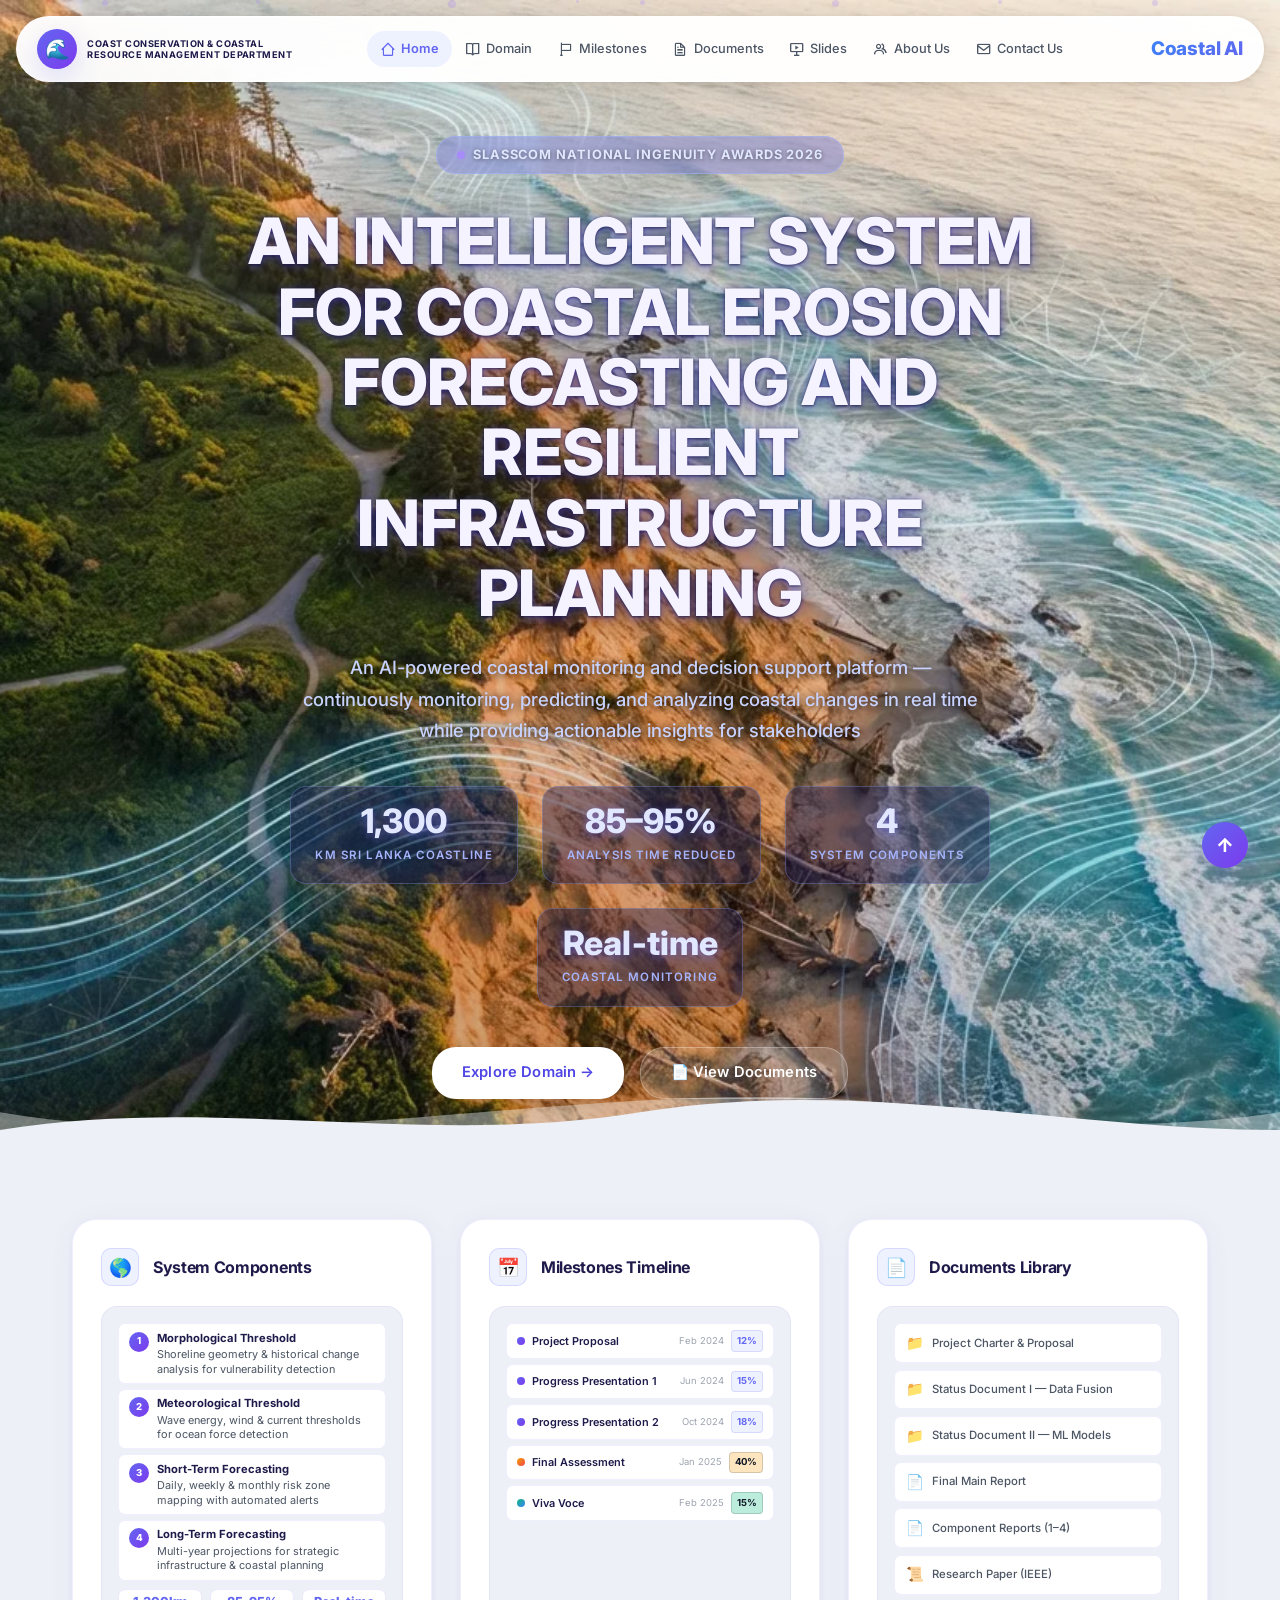
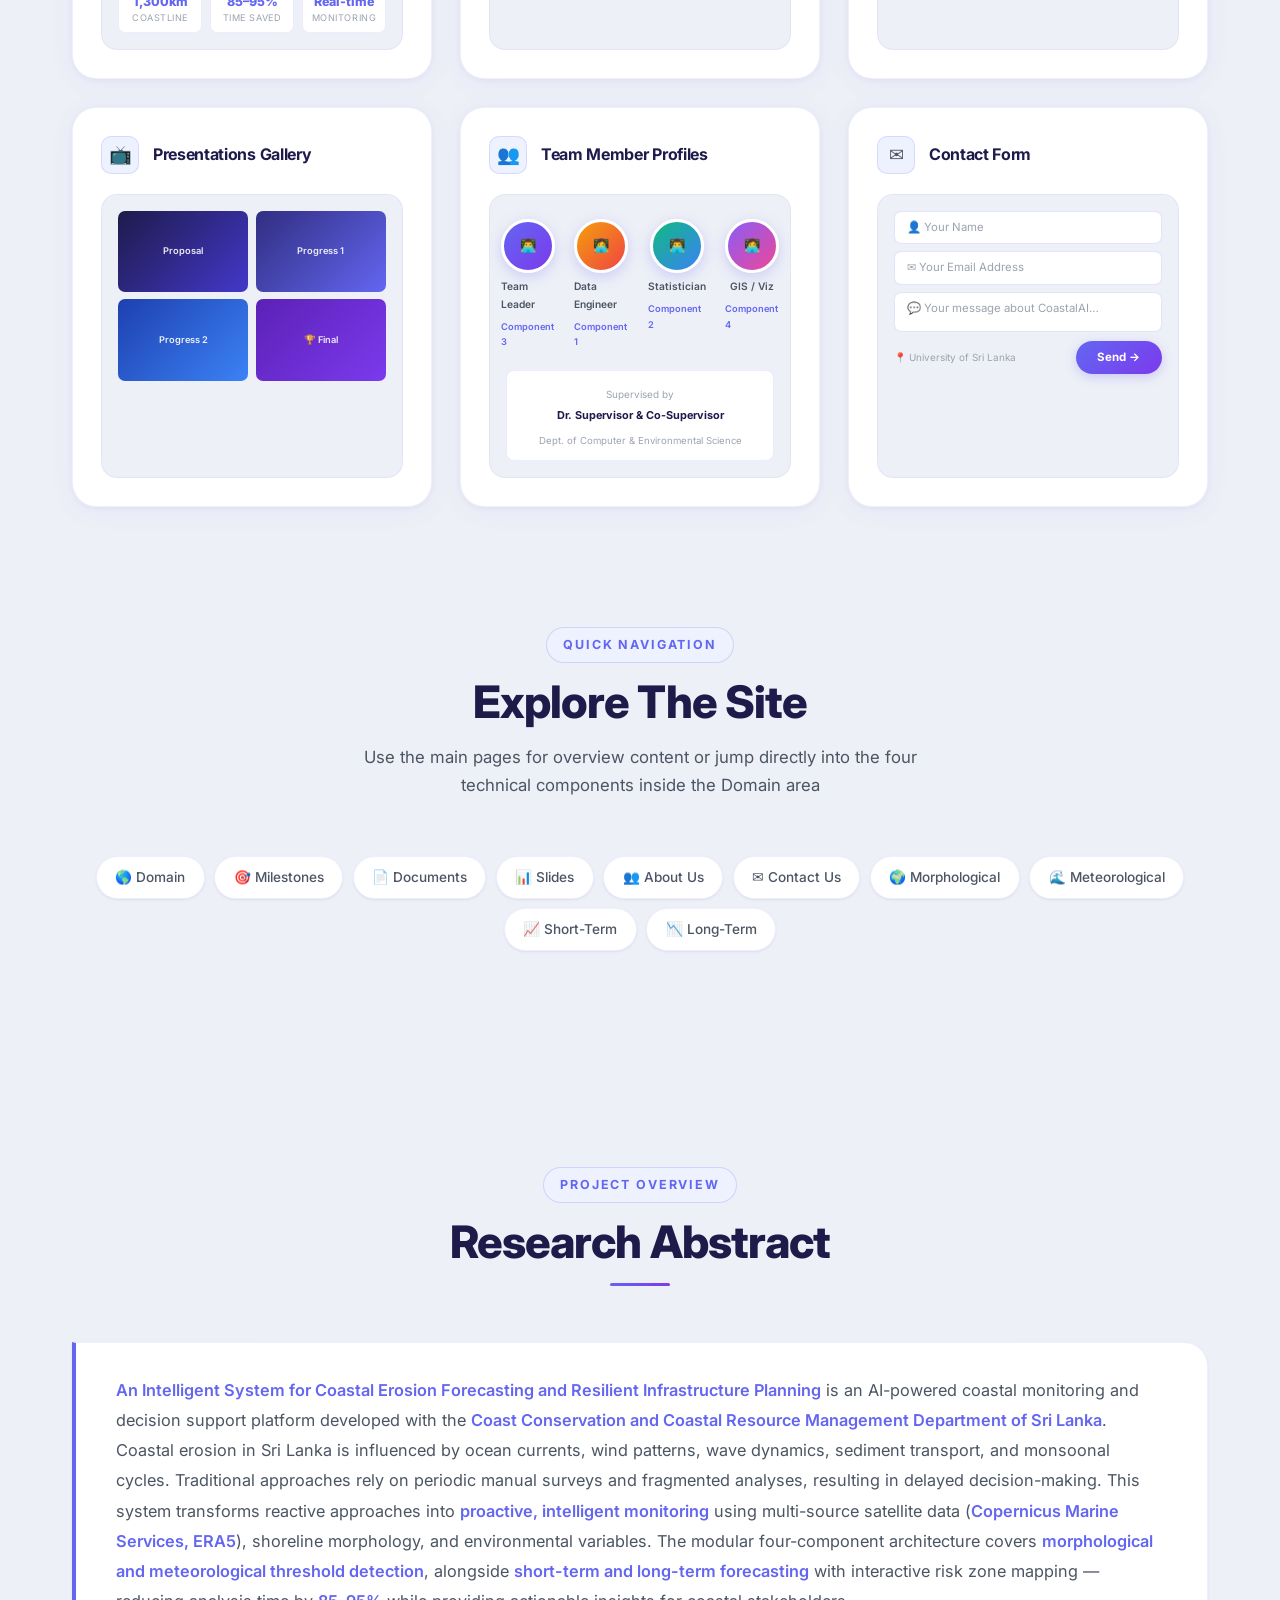
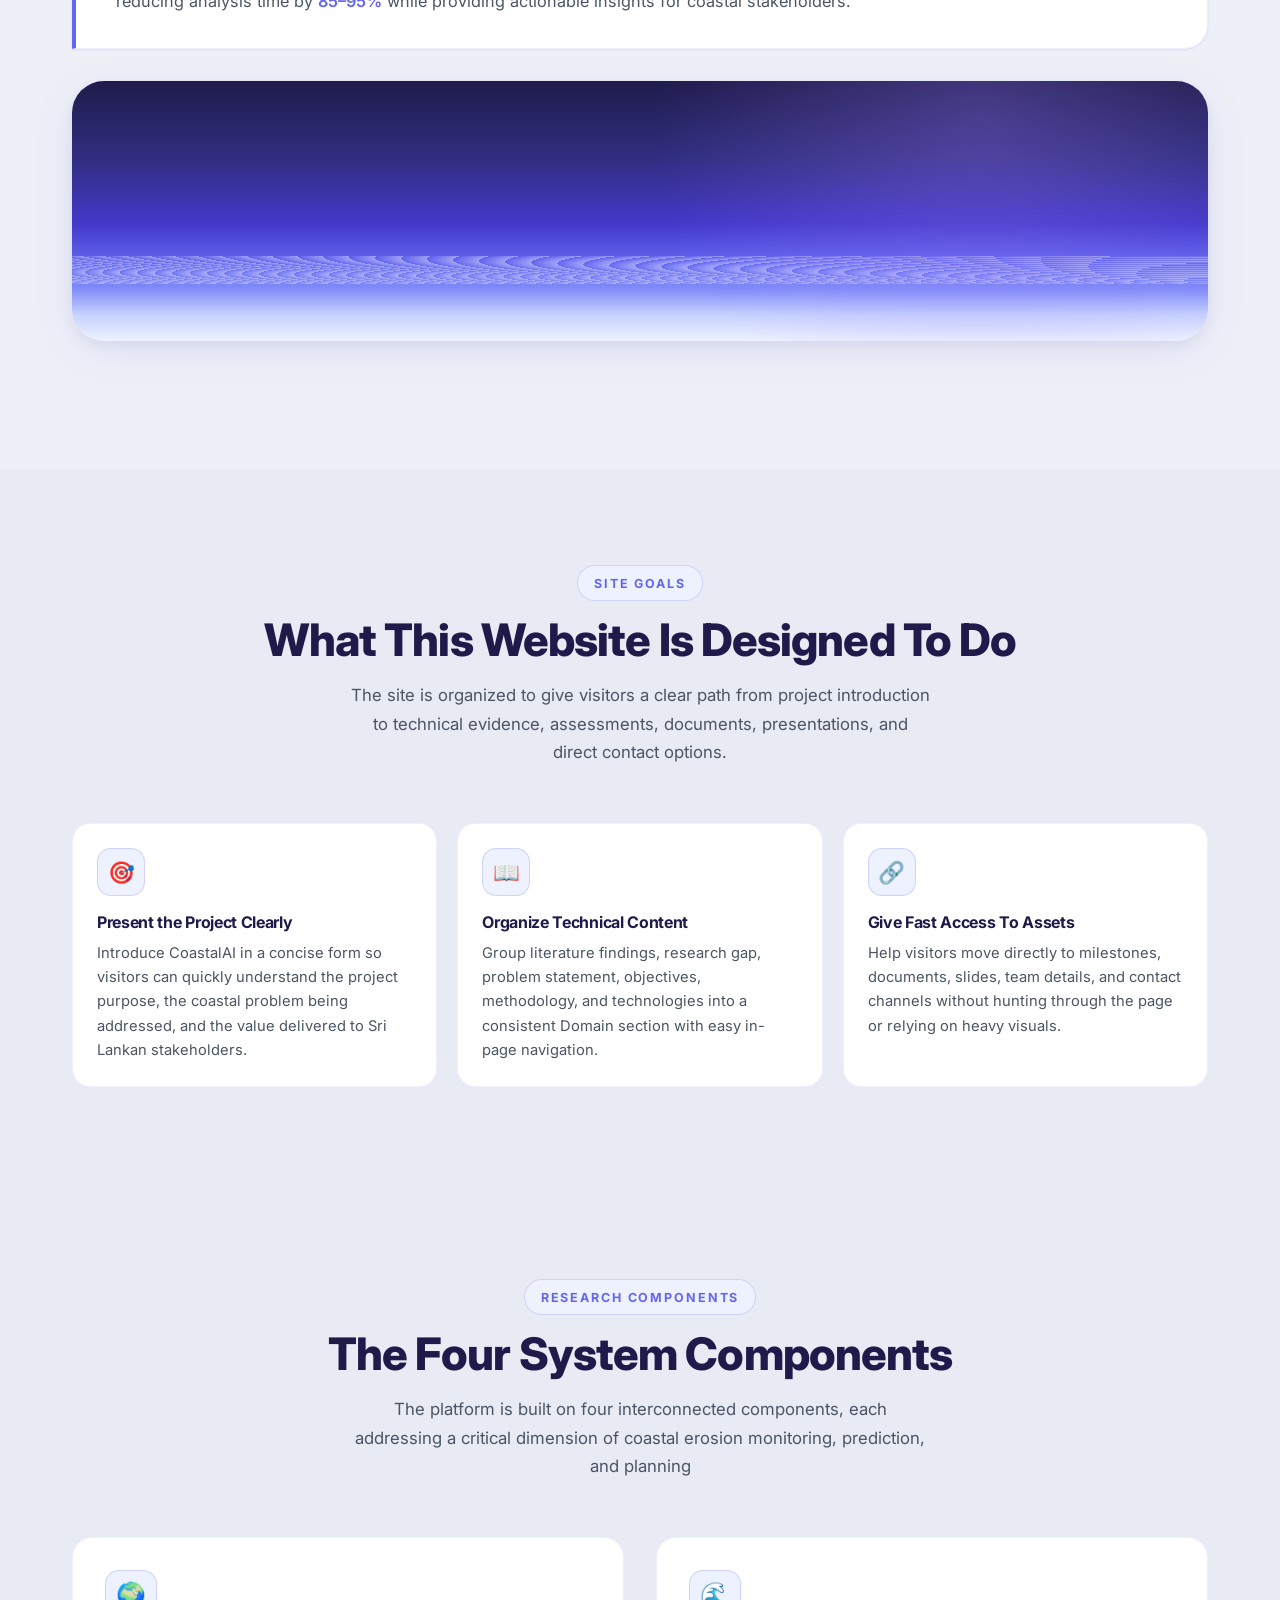
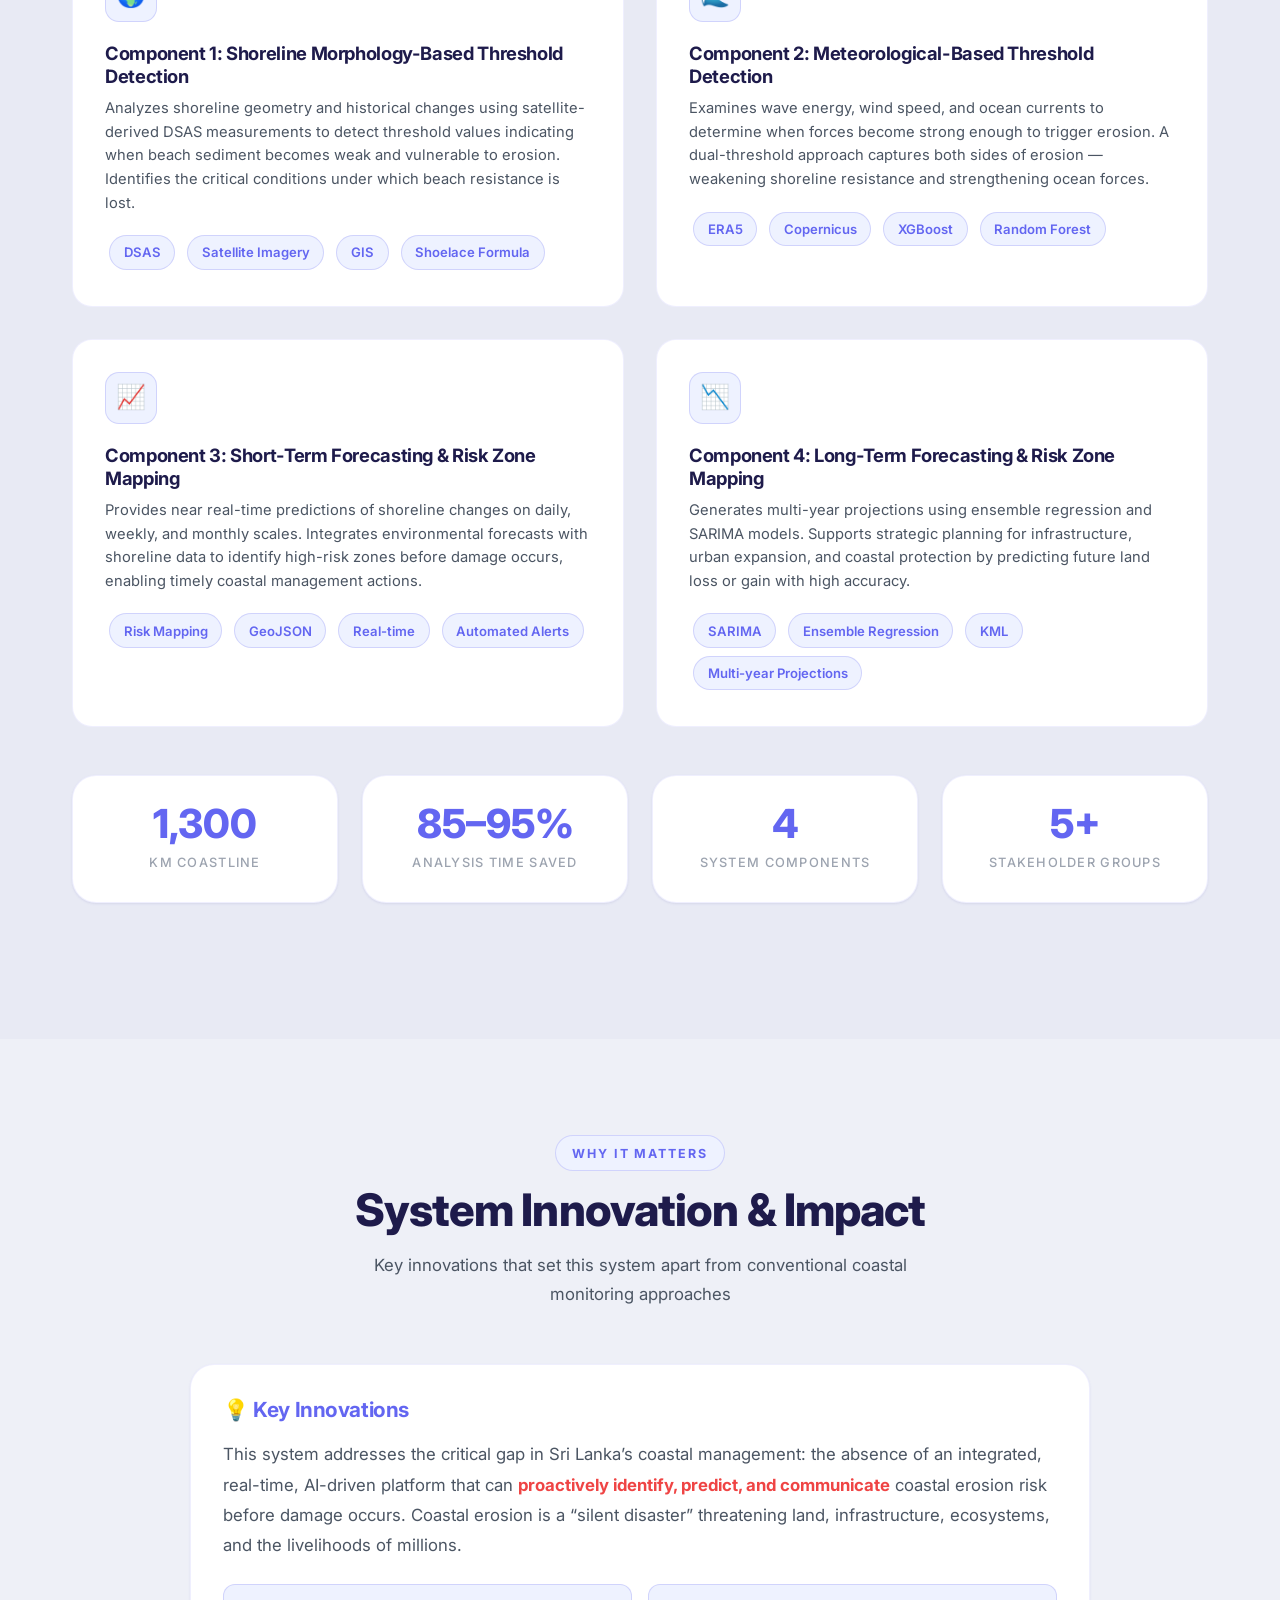
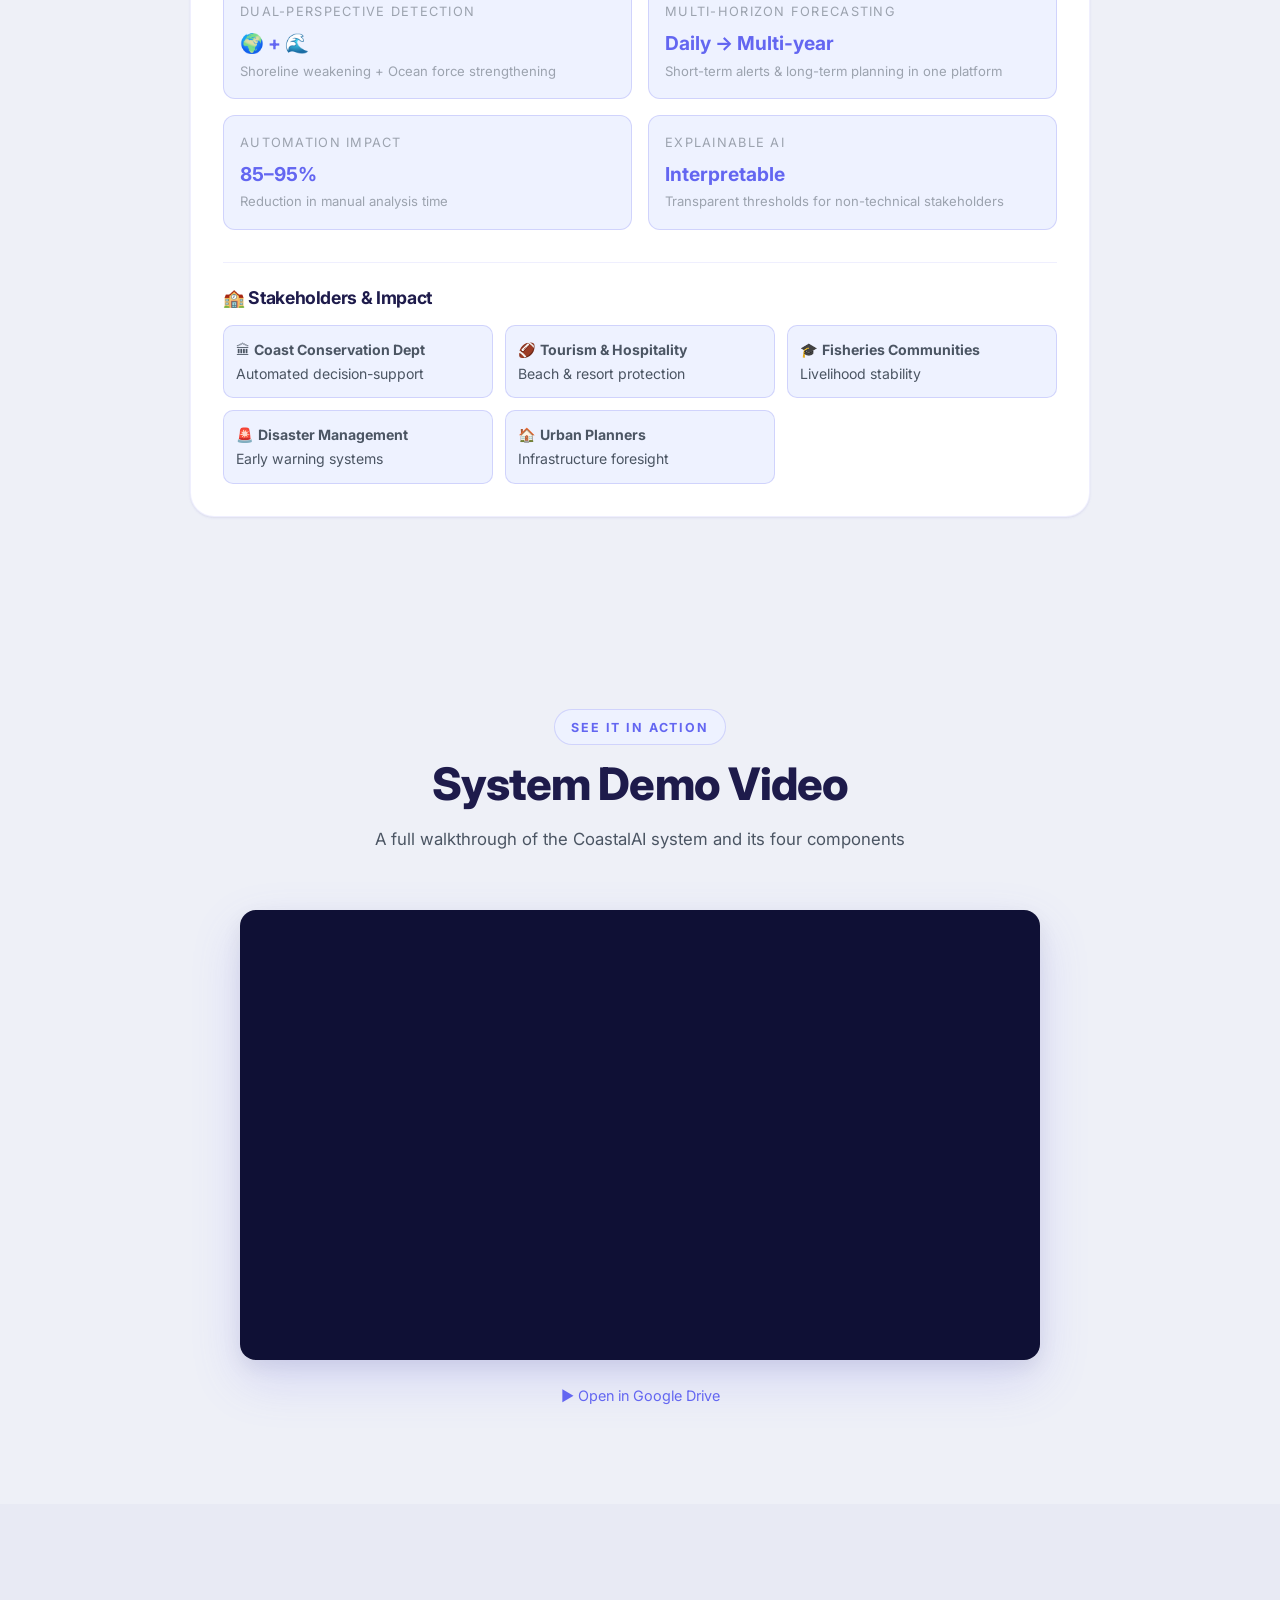
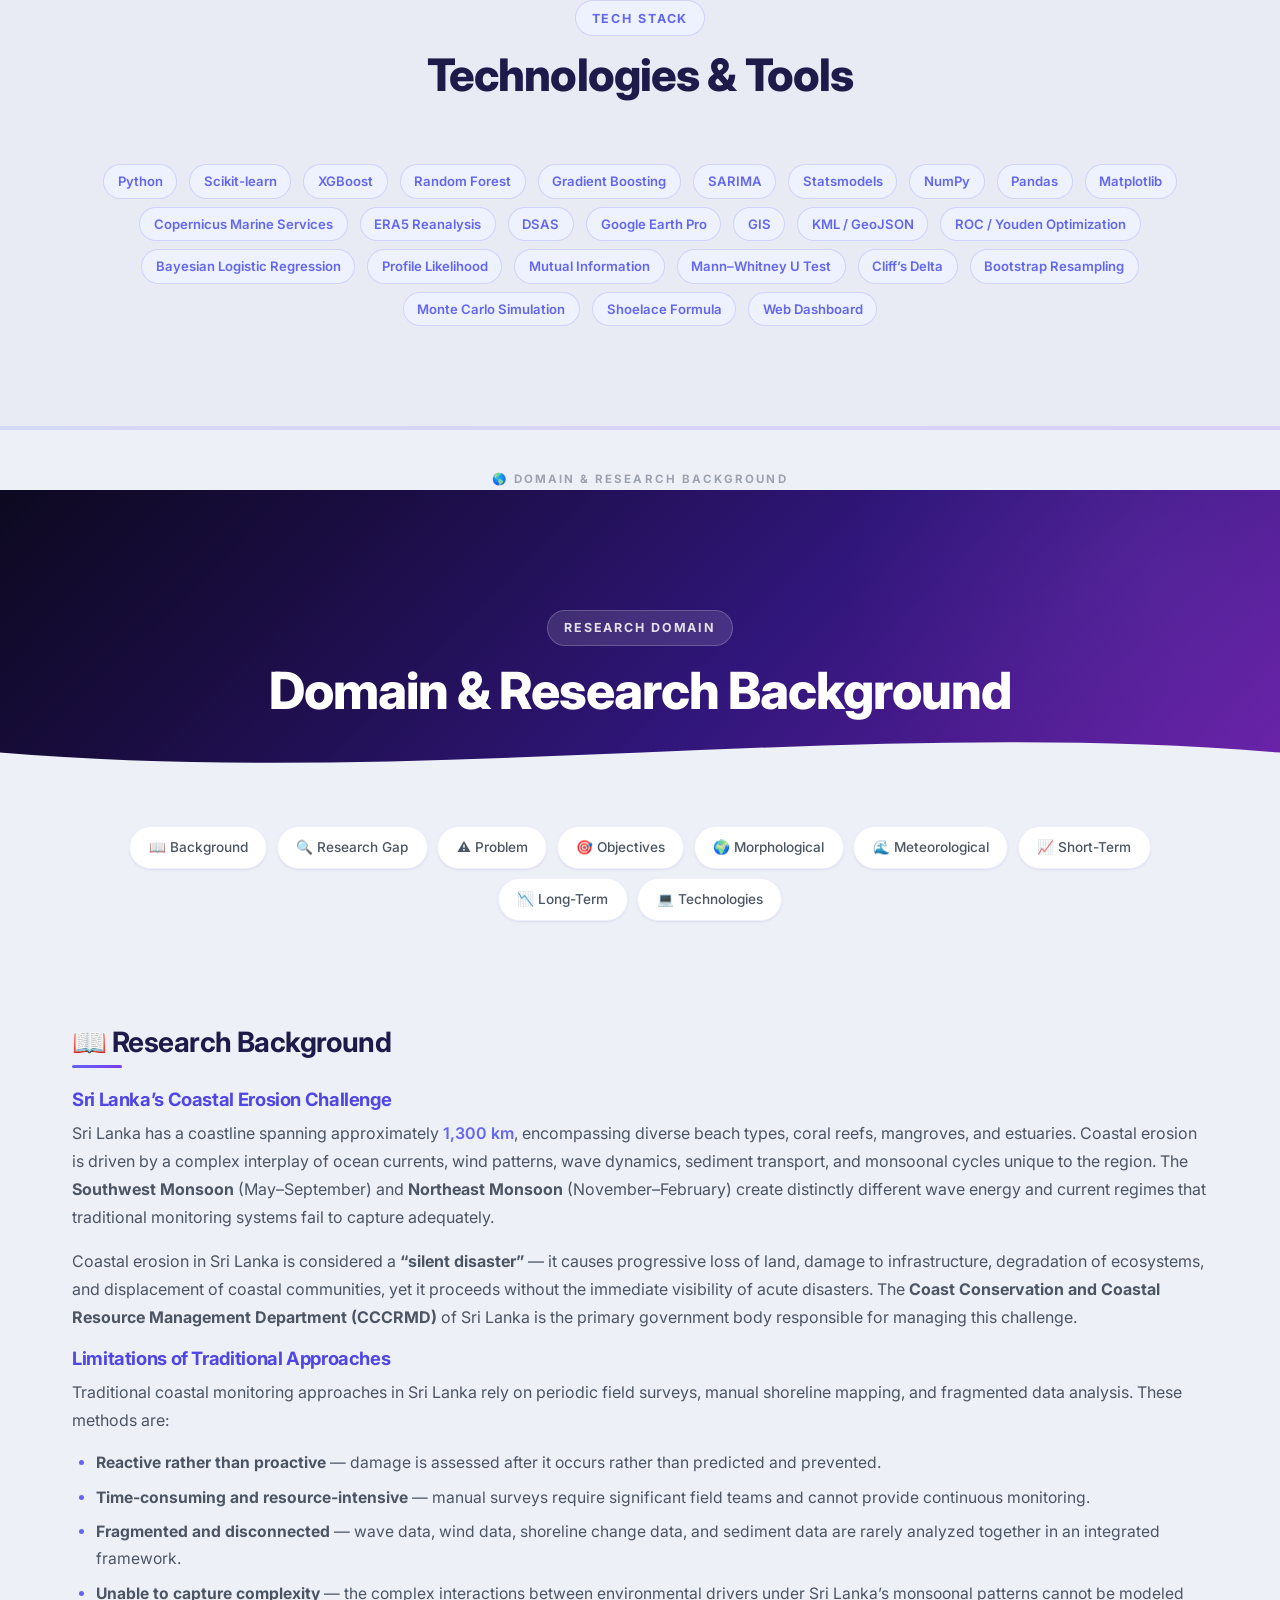
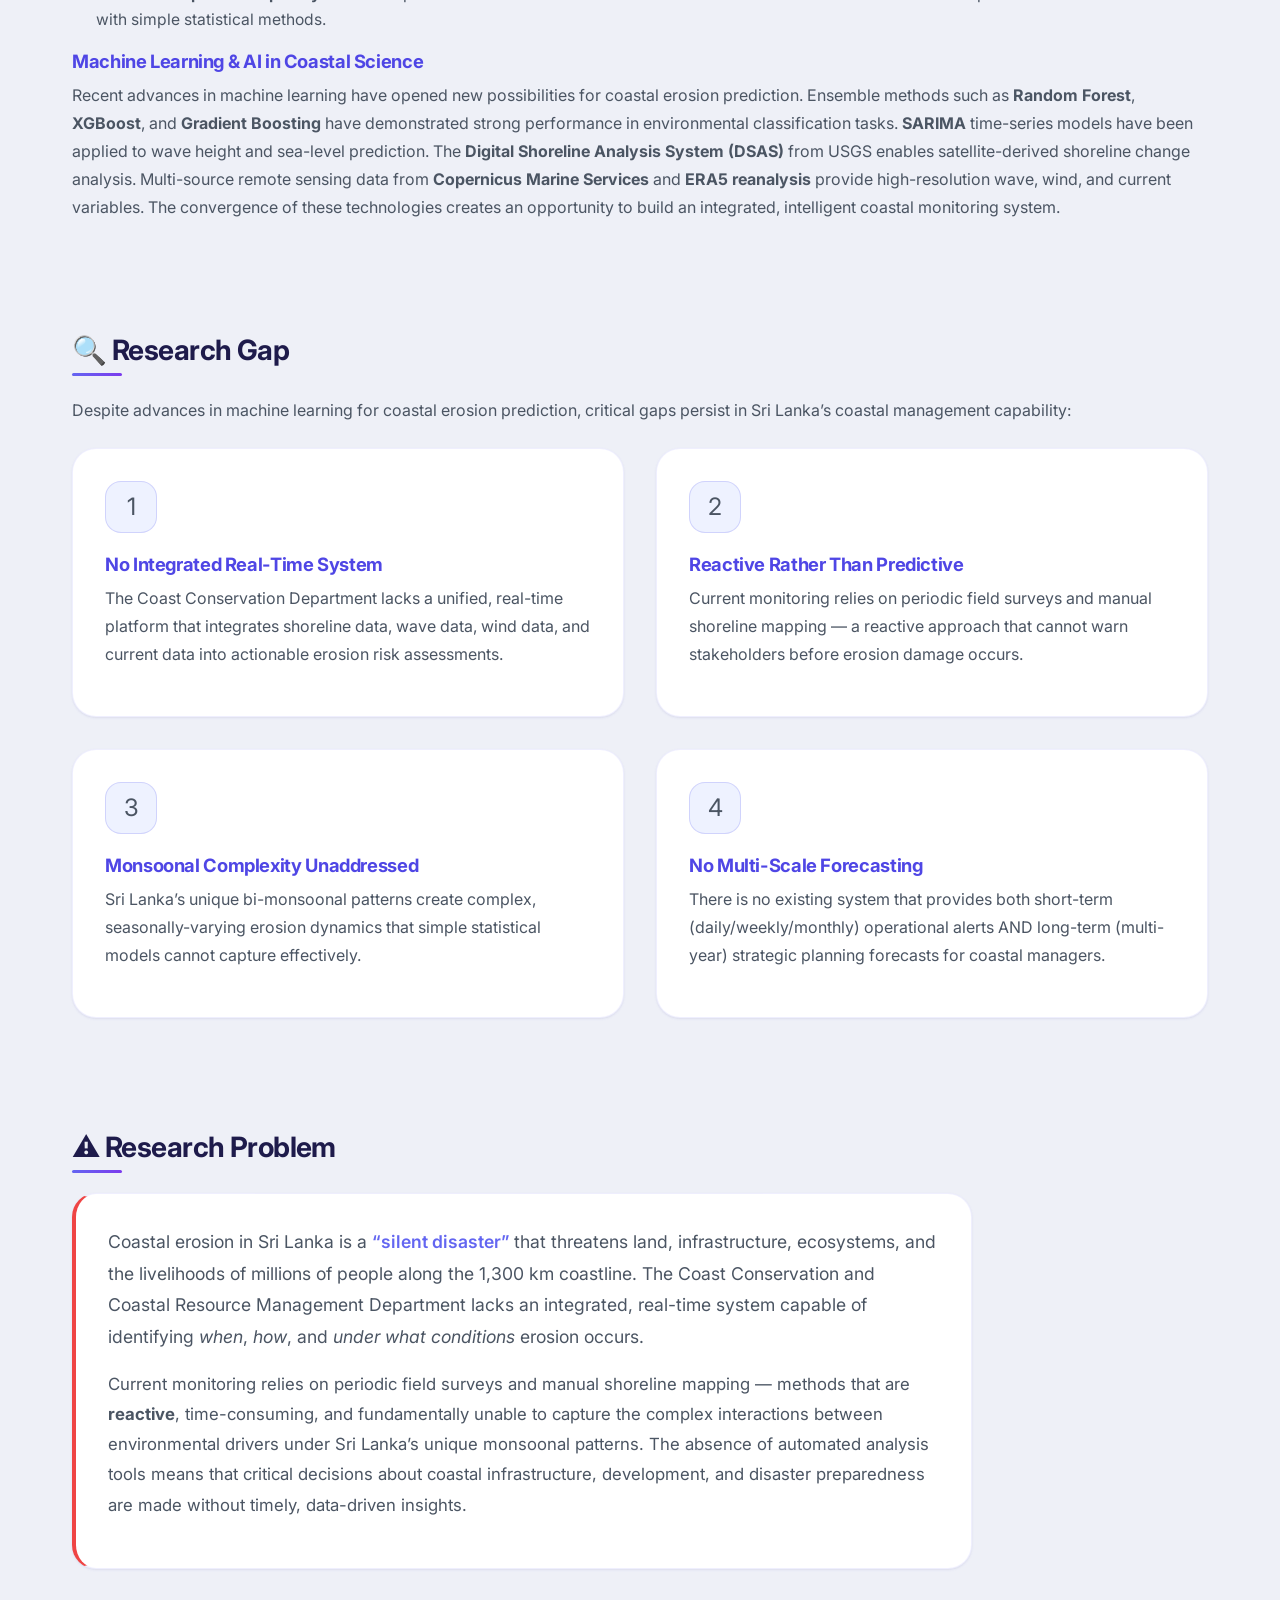
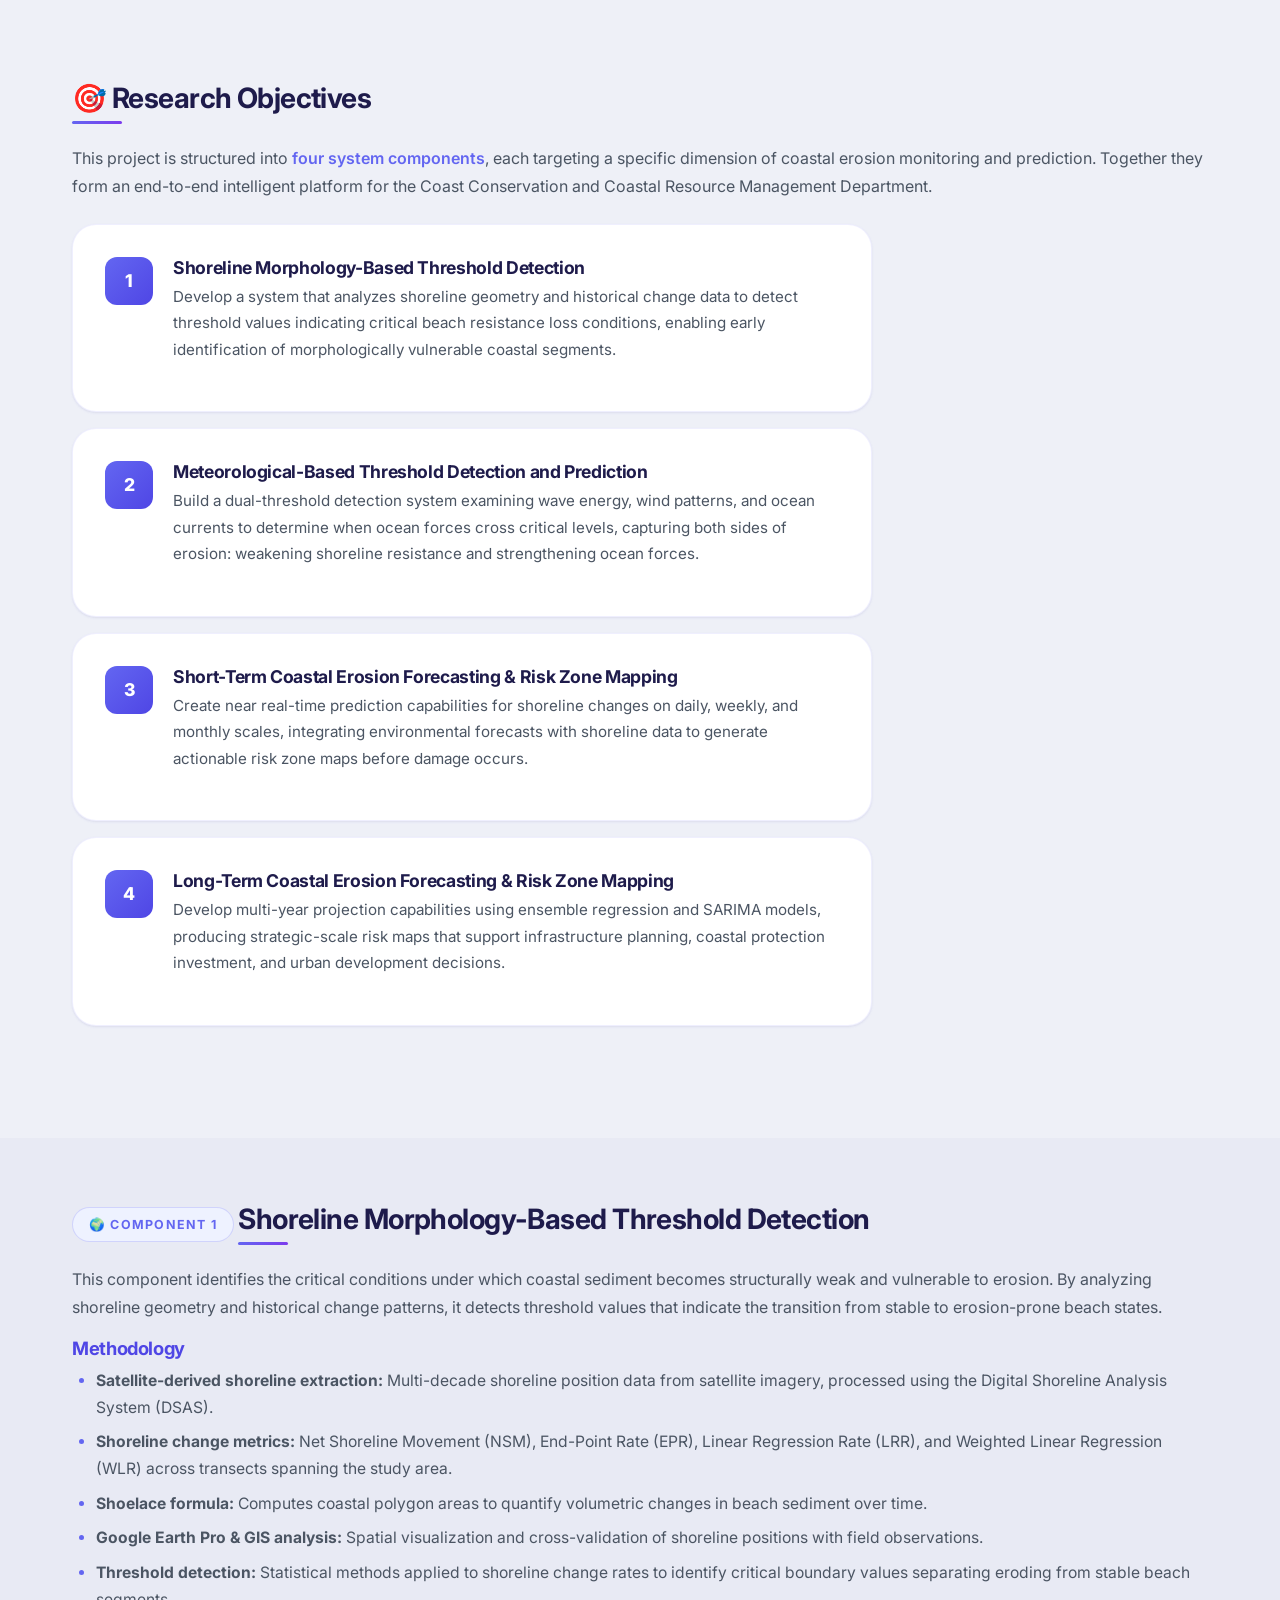
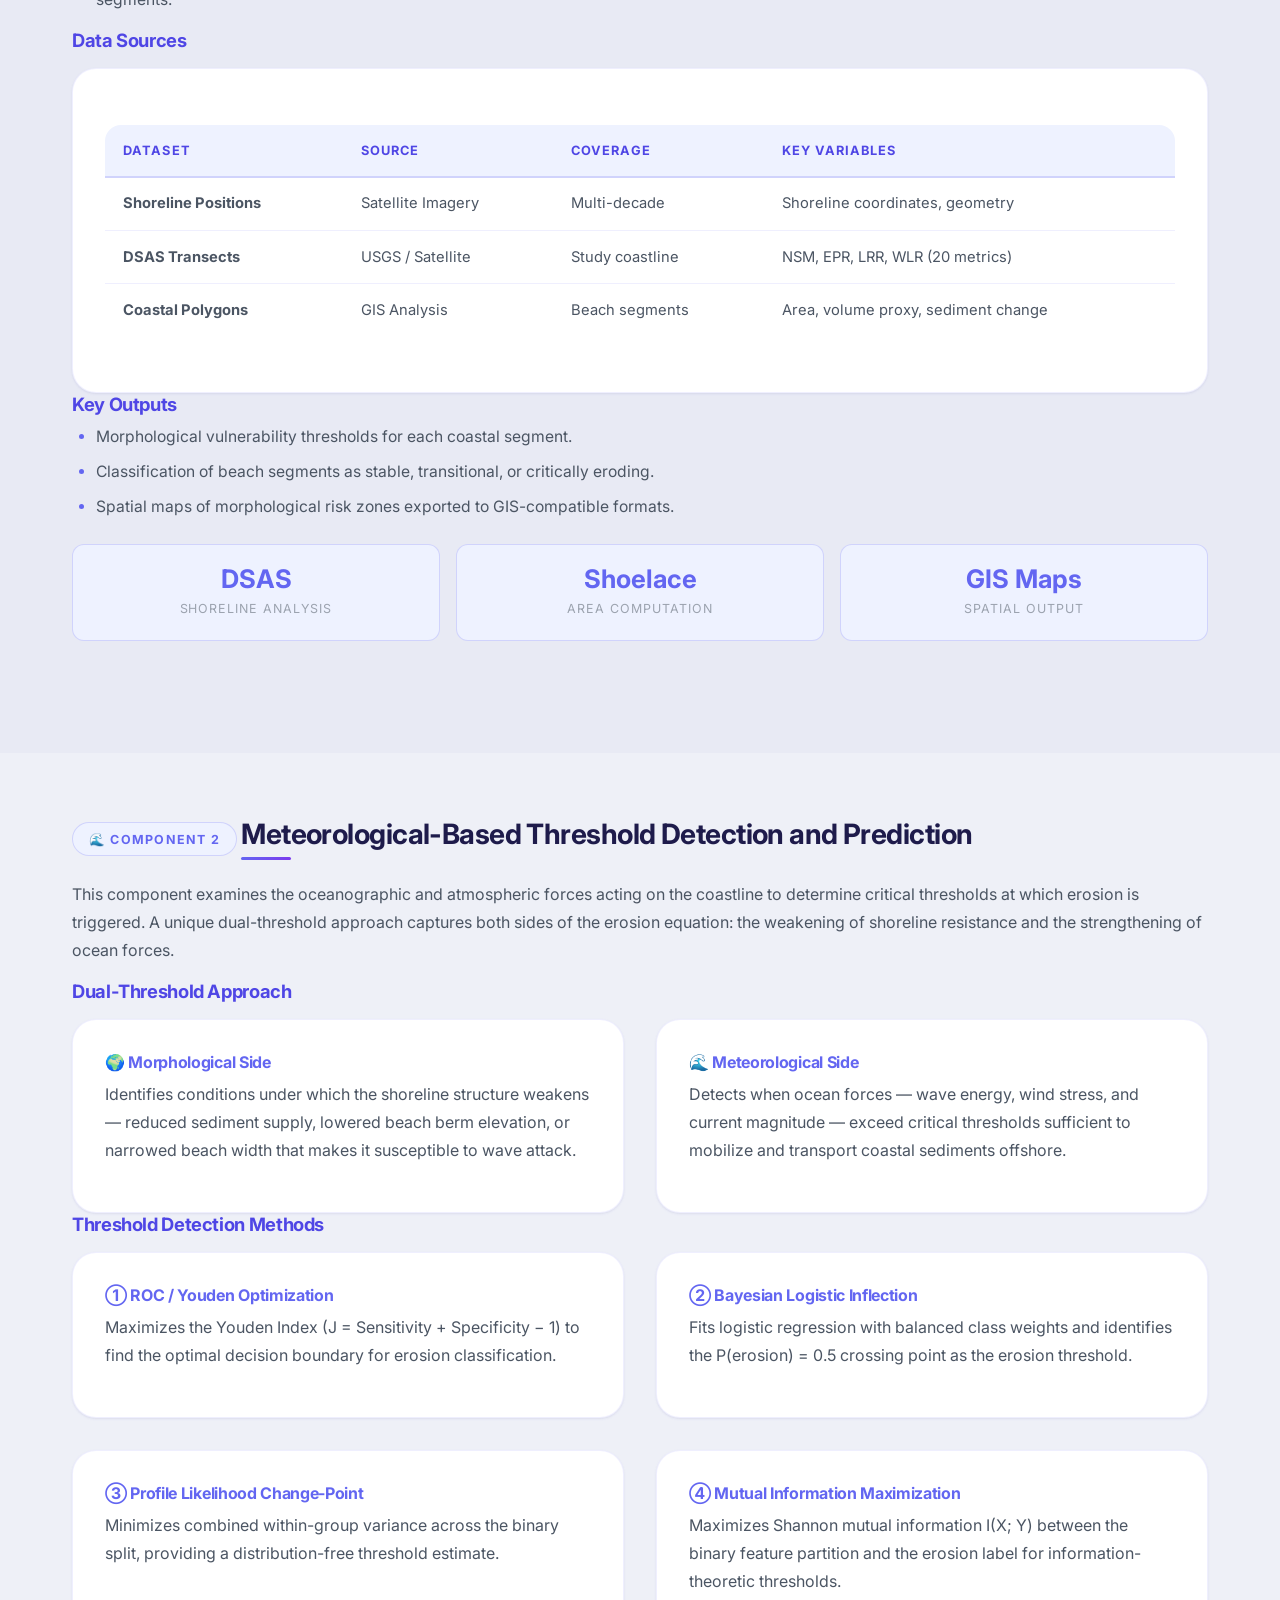
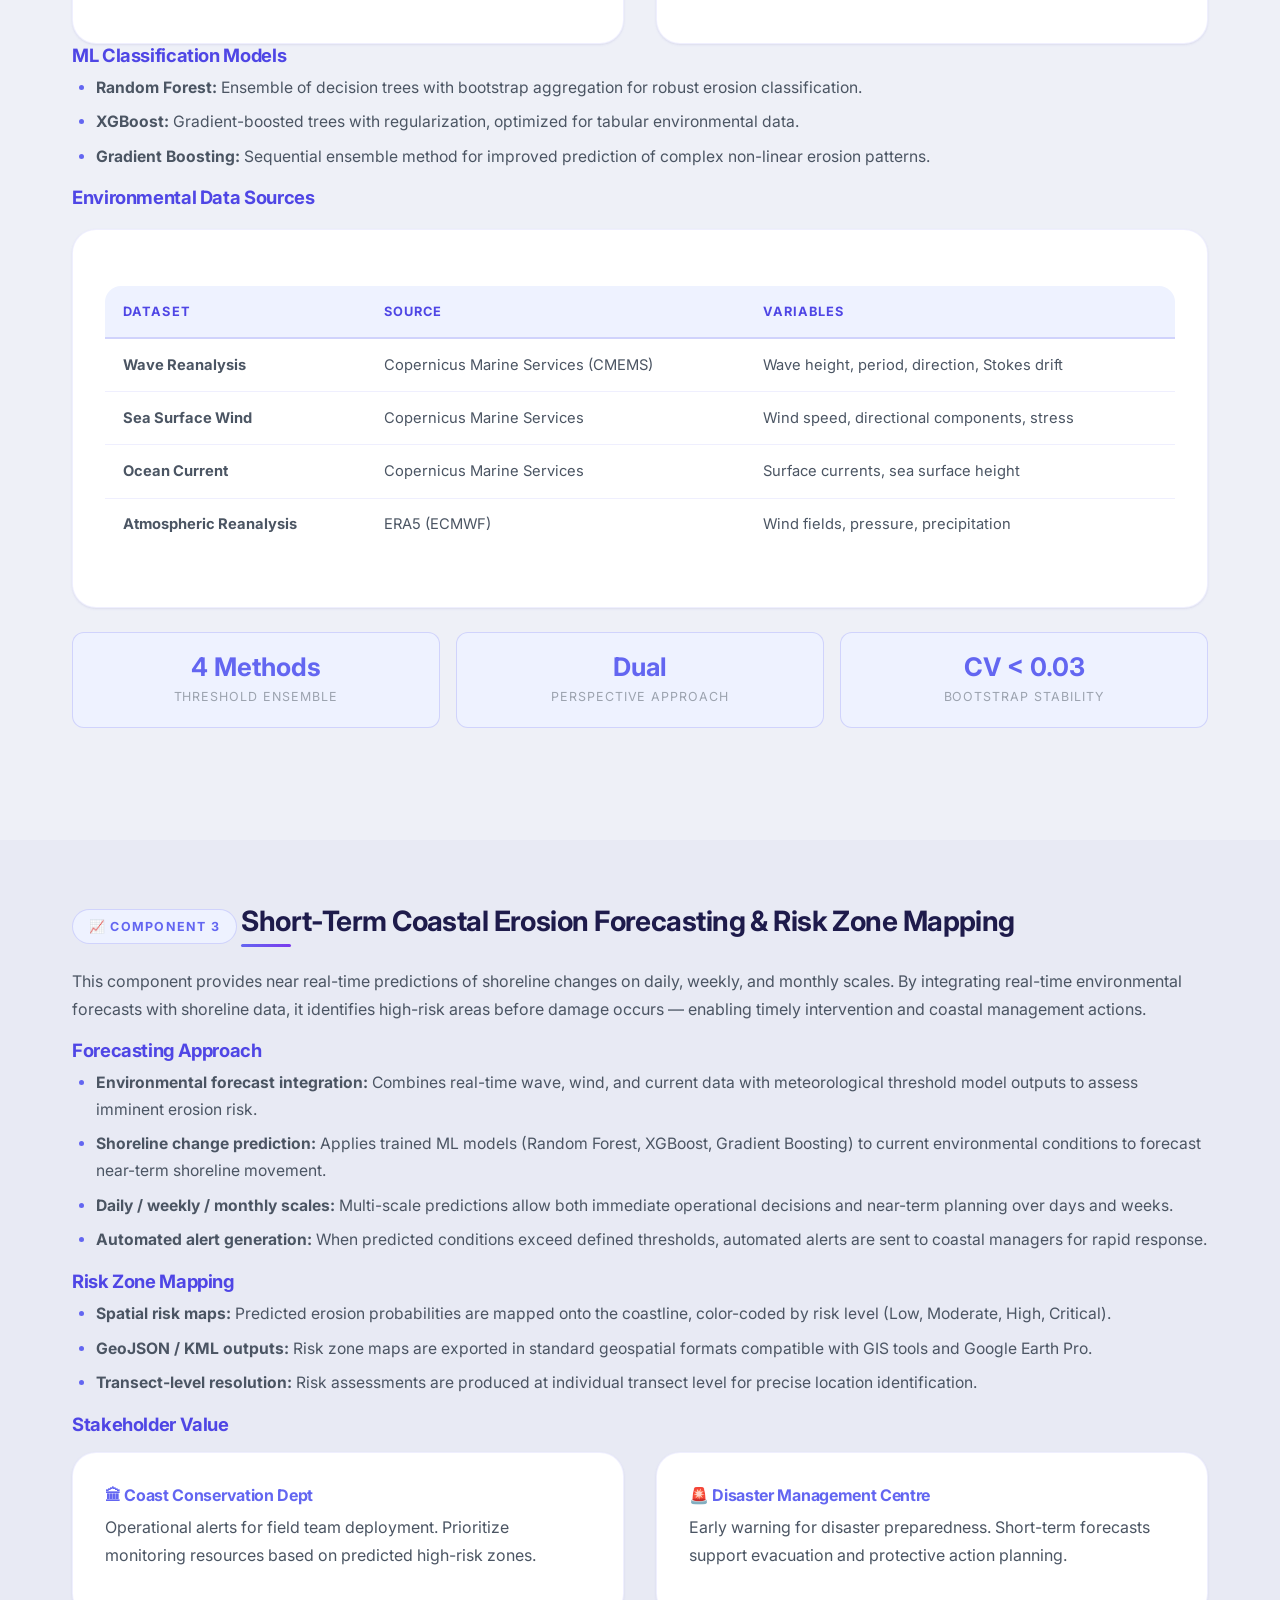
==== commit 0ac1781d: "hi" ====
--- a/index.html
+++ b/index.html
@@ -1,21 +1,30 @@
-<!DOCTYPE html>
+﻿<!DOCTYPE html>
 <html lang="en">
 <head>
   <meta charset="UTF-8">
   <meta name="viewport" content="width=device-width, initial-scale=1.0">
-  <title>CoastalAI — Ensemble Threshold Detection &amp; Multi-Horizon Erosion Forecasting</title>
-  <meta name="description" content="Machine learning framework for coastal erosion prediction integrating ensemble threshold detection, Random Forest classification, and SARIMA time-series forecasting.">
+  <title>CoastalAI &ndash; Intelligent System for Coastal Erosion Forecasting &amp; Resilient Infrastructure Planning</title>
+  <meta name="description" content="An AI-powered coastal monitoring and decision support platform developed with the Coast Conservation &amp; Coastal Resource Management Department of Sri Lanka. Continuously monitoring, predicting, and analyzing coastal changes with actionable insights.">
+  <link rel="preload" as="image" href="images/hero-bg.webp" type="image/webp">
   <link rel="stylesheet" href="css/style.css">
+  <link rel="stylesheet" href="https://unpkg.com/boxicons@2.1.4/css/boxicons.min.css">
   <style>
+    /* ===== PAGE SECTION DIVIDERS ===== */
+    .page-section-divider {
+      width: 100%;
+      height: 4px;
+      background: var(--gradient-teal);
+      opacity: 0.18;
+    }
+
+    /* ===== FEATURE CARDS (Home) ===== */
     .feature-highlight {
       display: grid;
       grid-template-columns: repeat(2, 1fr);
       gap: 2rem;
       margin: 3rem 0;
     }
-    @media (max-width: 768px) {
-      .feature-highlight { grid-template-columns: 1fr; }
-    }
+    @media (max-width: 768px) { .feature-highlight { grid-template-columns: 1fr; } }
     .feature-card {
       position: relative;
       padding: 2rem;
@@ -52,328 +61,1763 @@
       color: var(--text-heading);
       margin-bottom: 0.6rem;
     }
-    .feature-card p {
+    .feature-card p { font-size: 0.92rem; color: var(--text-body); line-height: 1.6; }
+
+    .discovery-card { max-width: 900px; margin: 0 auto; }
+    .discovery-card h3 { color: var(--teal); margin-bottom: 1rem; font-size: 1.3rem; }
+    .stat-grid { display: grid; grid-template-columns: repeat(2, 1fr); gap: 1rem; margin-top: 1.5rem; }
+    .stat-item { padding: 1rem; background: var(--teal-50); border: 1px solid var(--border-teal); border-radius: 12px; }
+    .stat-item .stat-name { font-size: 0.8rem; color: var(--text-muted); text-transform: uppercase; letter-spacing: 0.1em; margin-bottom: 0.25rem; }
+    .stat-item .stat-val { font-size: 1.2rem; font-weight: 700; color: var(--teal); }
+    .stat-item .stat-p { font-size: 0.82rem; color: var(--text-muted); }
+    @media (max-width: 768px) { .stat-grid { grid-template-columns: 1fr; } }
+
+    .goal-grid {
+      display: grid;
+      grid-template-columns: repeat(3, minmax(0, 1fr));
+      gap: 1.25rem;
+      margin-top: 2rem;
+    }
+    .goal-card {
+      padding: 1.5rem;
+      border-radius: 18px;
+      background: var(--surface-white);
+      border: 1px solid var(--border-light);
+      box-shadow: var(--shadow-card);
+    }
+    .goal-card h3 {
+      font-size: 1rem;
+      color: var(--text-heading);
+      margin-bottom: 0.55rem;
+    }
+    .goal-card p {
       font-size: 0.92rem;
+      line-height: 1.65;
       color: var(--text-body);
-      line-height: 1.6;
-    }
-    .discovery-card {
-      max-width: 900px;
-      margin: 0 auto;
-    }
-    .discovery-card h3 {
-      color: var(--teal);
+    }
+    .goal-card .goal-icon {
+      width: 48px;
+      height: 48px;
+      display: inline-flex;
+      align-items: center;
+      justify-content: center;
+      border-radius: 14px;
       margin-bottom: 1rem;
-      font-size: 1.3rem;
-    }
-    .stat-grid {
-      display: grid;
-      grid-template-columns: repeat(2, 1fr);
-      gap: 1rem;
-      margin-top: 1.5rem;
-    }
-    .stat-item {
-      padding: 1rem;
       background: var(--teal-50);
       border: 1px solid var(--border-teal);
-      border-radius: 12px;
-    }
-    .stat-item .stat-name {
-      font-size: 0.8rem;
+      font-size: 1.35rem;
+    }
+    .email-template {
+      margin-top: 1.5rem;
+      padding: 1rem 1.1rem;
+      border-radius: 14px;
+      background: rgba(13, 148, 136, 0.06);
+      border: 1px solid rgba(13, 148, 136, 0.14);
+    }
+    .email-template h4 {
+      font-size: 0.95rem;
+      color: var(--text-heading);
+      margin-bottom: 0.55rem;
+    }
+    .email-template p {
+      font-size: 0.88rem;
+      color: var(--text-body);
+      margin-bottom: 0.4rem;
+    }
+    .email-template code {
+      display: block;
+      white-space: pre-line;
+      font-family: var(--font-body);
+      font-size: 0.86rem;
+      line-height: 1.7;
+      color: var(--text-muted);
+    }
+    @media (max-width: 900px) { .goal-grid { grid-template-columns: 1fr; } }
+
+    /* ===== DOMAIN PAGE ===== */
+    .component-badge {
+      display: inline-flex;
+      align-items: center;
+      gap: 0.4rem;
+      padding: 0.35rem 1rem;
+      background: var(--teal-50);
+      border: 1px solid var(--border-teal);
+      border-radius: 50px;
+      font-size: 0.78rem;
+      font-weight: 700;
+      color: var(--teal);
+      text-transform: uppercase;
+      letter-spacing: 0.1em;
+      margin-bottom: 0.75rem;
+    }
+    .result-highlight {
+      display: grid;
+      grid-template-columns: repeat(3, 1fr);
+      gap: 1rem;
+      margin: 1.5rem 0;
+    }
+    .result-highlight .rh-item {
+      text-align: center;
+      padding: 1.25rem 0.75rem;
+      background: var(--teal-50);
+      border: 1px solid var(--border-teal);
+      border-radius: var(--radius-md);
+    }
+    .rh-item .rh-val { font-family: var(--font-heading); font-size: 1.6rem; font-weight: 700; color: var(--teal); line-height: 1.1; }
+    .rh-item .rh-label { font-size: 0.78rem; color: var(--text-muted); text-transform: uppercase; letter-spacing: 0.08em; margin-top: 0.3rem; }
+    @media (max-width: 768px) { .result-highlight { grid-template-columns: 1fr; } }
+
+    /* ===== CONTACT MAP PLACEHOLDER ===== */
+    .map-placeholder {
+      width: 100%;
+      height: 200px;
+      background: linear-gradient(135deg, rgba(13,148,136,0.06), rgba(12,106,154,0.06));
+      border: 1px solid var(--border-light);
+      border-radius: 14px;
+      display: flex;
+      align-items: center;
+      justify-content: center;
+      color: var(--text-muted);
+      font-size: 0.9rem;
+      margin-top: 1.5rem;
+    }
+
+    /* ===== STICKY NAV HIGHLIGHT ===== */
+    .nav-links a.active-section { color: var(--teal); background: var(--teal-50); }
+    .nav-links a.active-section::after { width: 50%; }
+
+    /* ===== SECTION ANCHOR LABELS ===== */
+    .page-anchor-label {
+      display: block;
+      text-align: center;
+      padding: 2.5rem 0 0;
+      font-size: 0.72rem;
+      font-weight: 700;
       color: var(--text-muted);
       text-transform: uppercase;
-      letter-spacing: 0.1em;
-      margin-bottom: 0.25rem;
-    }
-    .stat-item .stat-val {
-      font-size: 1.2rem;
-      font-weight: 700;
-      color: var(--teal);
-    }
-    .stat-item .stat-p {
-      font-size: 0.82rem;
-      color: var(--text-muted);
-    }
-    @media (max-width: 768px) {
-      .stat-grid { grid-template-columns: 1fr; }
+      letter-spacing: 0.18em;
     }
   </style>
 </head>
 <body>
-  <!-- NAVIGATION -->
+
+  <!-- ================================================================
+       NAVIGATION
+       ================================================================ -->
   <nav class="navbar" id="navbar">
     <div class="container">
-      <a href="index.html" class="nav-brand">
+      <!-- Left: Logo + Dept Name -->
+      <a href="#home" class="nav-brand">
         <div class="brand-icon">&#x1F30A;</div>
-        CoastalAI
+        <div class="brand-dept">
+          <span>Coast Conservation &amp; Coastal</span>
+          <span>Resource Management Department</span>
+        </div>
       </a>
+
       <button class="nav-toggle" id="navToggle" aria-label="Toggle navigation">
         <span></span><span></span><span></span>
       </button>
+
+      <!-- Center: Nav Links with icons -->
       <ul class="nav-links" id="navLinks">
-        <li><a href="index.html" class="active">Home</a></li>
-        <li><a href="domain.html">Domain</a></li>
-        <li><a href="milestones.html">Milestones</a></li>
-        <li><a href="documents.html">Documents</a></li>
-        <li><a href="slides.html">Slides</a></li>
-        <li><a href="about.html">About Us</a></li>
-        <li><a href="contact.html">Contact</a></li>
+        <li><a href="#home" data-section="home"><i class='bx bx-home-alt-2'></i>Home</a></li>
+        <li><a href="#domain" data-section="domain"><i class='bx bx-book-open'></i>Domain</a></li>
+        <li><a href="#milestones" data-section="milestones"><i class='bx bx-flag'></i>Milestones</a></li>
+        <li><a href="#documents" data-section="documents"><i class='bx bx-file'></i>Documents</a></li>
+        <li><a href="#slides" data-section="slides"><i class='bx bx-slideshow'></i>Slides</a></li>
+        <li><a href="#about" data-section="about"><i class='bx bx-group'></i>About Us</a></li>
+        <li><a href="#contact" data-section="contact"><i class='bx bx-envelope'></i>Contact Us</a></li>
       </ul>
+
+      <!-- Right: Brand name -->
+      <a href="#home" class="nav-coastal-brand">Coastal AI</a>
     </div>
   </nav>
 
-  <!-- HERO -->
-  <section class="hero" id="top">
-    <div class="floating-particles">
-      <div class="particle"></div><div class="particle"></div><div class="particle"></div>
-      <div class="particle"></div><div class="particle"></div><div class="particle"></div>
-      <div class="particle"></div><div class="particle"></div>
+  <!-- ================================================================
+       HOME PAGE
+       ================================================================ -->
+  <section id="home">
+
+    <!-- HERO -->
+    <section class="hero" id="hero-top">
+      <div class="floating-particles">
+        <div class="particle"></div><div class="particle"></div><div class="particle"></div>
+        <div class="particle"></div><div class="particle"></div><div class="particle"></div>
+        <div class="particle"></div><div class="particle"></div>
+      </div>
+      <div class="hero-content">
+        <div class="hero-badge">
+          <span class="pulse-dot"></span>
+          SLASSCOM National Ingenuity Awards 2026
+        </div>
+        <h1>An Intelligent System for Coastal Erosion Forecasting and Resilient Infrastructure Planning</h1>
+        <p class="hero-subtitle">
+          An AI-powered coastal monitoring and decision support platform &mdash; continuously monitoring, predicting, and analyzing coastal changes in real time while providing actionable insights for stakeholders
+        </p>
+        <div class="hero-stats">
+          <div class="hero-stat">
+            <span class="stat-number">1,300</span>
+            <span class="stat-label">km Sri Lanka Coastline</span>
+          </div>
+          <div class="hero-stat">
+            <span class="stat-number">85&ndash;95%</span>
+            <span class="stat-label">Analysis Time Reduced</span>
+          </div>
+          <div class="hero-stat">
+            <span class="stat-number">4</span>
+            <span class="stat-label">System Components</span>
+          </div>
+          <div class="hero-stat">
+            <span class="stat-number">Real&#8209;time</span>
+            <span class="stat-label">Coastal Monitoring</span>
+          </div>
+        </div>
+        <div class="hero-cta">
+          <a href="#domain" class="btn btn-primary">Explore Domain &#8594;</a>
+          <a href="#documents" class="btn btn-secondary">&#128196; View Documents</a>
+        </div>
+      </div>
+      <div class="hero-wave">
+        <svg viewBox="0 0 1440 120" preserveAspectRatio="none">
+          <path d="M0,60 C360,120 720,0 1080,60 C1260,90 1440,60 1440,60 L1440,120 L0,120 Z" fill="rgba(248,250,251,0.4)"/>
+          <path d="M0,80 C240,40 480,100 720,60 C960,20 1200,80 1440,80 L1440,120 L0,120 Z" fill="#eef0f7"/>
+        </svg>
+      </div>
+    </section>
+
+    <!-- OVERVIEW DASHBOARD CARDS -->
+    <section class="overview-section">
+      <div class="container">
+        <div class="overview-grid">
+
+          <!-- System Components -->
+          <a href="#domain" class="overview-card">
+            <div class="ov-header">
+              <div class="ov-icon">&#127758;</div>
+              <h3>System Components</h3>
+            </div>
+            <div class="ov-preview">
+              <div class="ovc-list">
+                <div class="ovc-item">
+                  <div class="ovc-num">1</div>
+                  <div class="ovc-text"><strong>Morphological Threshold</strong>Shoreline geometry &amp; historical change analysis for vulnerability detection</div>
+                </div>
+                <div class="ovc-item">
+                  <div class="ovc-num">2</div>
+                  <div class="ovc-text"><strong>Meteorological Threshold</strong>Wave energy, wind &amp; current thresholds for ocean force detection</div>
+                </div>
+                <div class="ovc-item">
+                  <div class="ovc-num">3</div>
+                  <div class="ovc-text"><strong>Short-Term Forecasting</strong>Daily, weekly &amp; monthly risk zone mapping with automated alerts</div>
+                </div>
+                <div class="ovc-item">
+                  <div class="ovc-num">4</div>
+                  <div class="ovc-text"><strong>Long-Term Forecasting</strong>Multi-year projections for strategic infrastructure &amp; coastal planning</div>
+                </div>
+              </div>
+              <div class="ovc-stat-row">
+                <div class="ovc-stat"><span class="csv">1,300km</span><span class="csl">Coastline</span></div>
+                <div class="ovc-stat"><span class="csv">85&ndash;95%</span><span class="csl">Time Saved</span></div>
+                <div class="ovc-stat"><span class="csv">Real-time</span><span class="csl">Monitoring</span></div>
+              </div>
+            </div>
+          </a>
+
+          <!-- Milestones Timeline -->
+          <a href="#milestones" class="overview-card">
+            <div class="ov-header">
+              <div class="ov-icon">&#128197;</div>
+              <h3>Milestones Timeline</h3>
+            </div>
+            <div class="ov-preview">
+              <div class="ovm-list">
+                <div class="ovm-item">
+                  <div class="ovm-dot"></div>
+                  <div class="ovm-name">Project Proposal</div>
+                  <div class="ovm-date">Feb 2024</div>
+                  <div class="ovm-pct">12%</div>
+                </div>
+                <div class="ovm-item">
+                  <div class="ovm-dot"></div>
+                  <div class="ovm-name">Progress Presentation 1</div>
+                  <div class="ovm-date">Jun 2024</div>
+                  <div class="ovm-pct">15%</div>
+                </div>
+                <div class="ovm-item">
+                  <div class="ovm-dot"></div>
+                  <div class="ovm-name">Progress Presentation 2</div>
+                  <div class="ovm-date">Oct 2024</div>
+                  <div class="ovm-pct">18%</div>
+                </div>
+                <div class="ovm-item">
+                  <div class="ovm-dot" style="background:linear-gradient(135deg,#f59e0b,#ef4444);"></div>
+                  <div class="ovm-name">Final Assessment</div>
+                  <div class="ovm-date">Jan 2025</div>
+                  <div class="ovm-pct" style="color:#111827;border-color:rgba(17,24,39,0.16);background:rgba(245,158,11,0.26);">40%</div>
+                </div>
+                <div class="ovm-item">
+                  <div class="ovm-dot" style="background:linear-gradient(135deg,#10b981,#3b82f6);"></div>
+                  <div class="ovm-name">Viva Voce</div>
+                  <div class="ovm-date">Feb 2025</div>
+                  <div class="ovm-pct" style="color:#111827;border-color:rgba(17,24,39,0.16);background:rgba(16,185,129,0.28);">15%</div>
+                </div>
+              </div>
+            </div>
+          </a>
+
+          <!-- Documents Library -->
+          <a href="#documents" class="overview-card">
+            <div class="ov-header">
+              <div class="ov-icon">&#128196;</div>
+              <h3>Documents Library</h3>
+            </div>
+            <div class="ov-preview">
+              <div class="ov-docs">
+                <div class="ovd-item"><span class="ovd-icon">&#128193;</span>Project Charter &amp; Proposal</div>
+                <div class="ovd-item"><span class="ovd-icon">&#128193;</span>Status Document I &mdash; Data Fusion</div>
+                <div class="ovd-item"><span class="ovd-icon">&#128193;</span>Status Document II &mdash; ML Models</div>
+                <div class="ovd-item"><span class="ovd-icon">&#128196;</span>Final Main Report</div>
+                <div class="ovd-item"><span class="ovd-icon">&#128196;</span>Component Reports (1&ndash;4)</div>
+                <div class="ovd-item"><span class="ovd-icon">&#128220;</span>Research Paper (IEEE)</div>
+              </div>
+            </div>
+          </a>
+
+          <!-- Presentations Gallery -->
+          <a href="#slides" class="overview-card">
+            <div class="ov-header">
+              <div class="ov-icon">&#128250;</div>
+              <h3>Presentations Gallery</h3>
+            </div>
+            <div class="ov-preview">
+              <div class="ov-slides">
+                <div class="ovs-row">
+                  <div class="ovs-thumb">
+                    <div class="ovs-inner" style="background:linear-gradient(135deg,#1e1b4b,#4338ca)">Proposal</div>
+                    <span class="ovs-label">Proposal Presentation</span>
+                    <span class="ovs-date">Feb 2024</span>
+                  </div>
+                  <div class="ovs-thumb">
+                    <div class="ovs-inner" style="background:linear-gradient(135deg,#312e81,#6366f1)">Progress 1</div>
+                    <span class="ovs-label">Progress Presentation 1</span>
+                    <span class="ovs-date">Jun 2024</span>
+                  </div>
+                </div>
+                <div class="ovs-row">
+                  <div class="ovs-thumb">
+                    <div class="ovs-inner" style="background:linear-gradient(135deg,#1e40af,#3b82f6)">Progress 2</div>
+                    <span class="ovs-label">Progress Presentation 2</span>
+                    <span class="ovs-date">Oct 2024</span>
+                  </div>
+                  <div class="ovs-thumb">
+                    <div class="ovs-inner" style="background:linear-gradient(135deg,#5b21b6,#7c3aed)">&#127942; Final</div>
+                    <span class="ovs-label">Final Presentation</span>
+                    <span class="ovs-date">Jan 2025</span>
+                  </div>
+                </div>
+              </div>
+            </div>
+          </a>
+
+          <!-- Team Member Profiles -->
+          <a href="#about" class="overview-card">
+            <div class="ov-header">
+              <div class="ov-icon">&#128101;</div>
+              <h3>Team Member Profiles</h3>
+            </div>
+            <div class="ov-preview">
+              <div class="ov-team">
+                <div class="ovt-member">
+                  <div class="ovt-avatar">&#128104;&#8205;&#128187;</div>
+                  <small>Team Leader</small>
+                  <small style="color:var(--primary);font-size:0.58rem;">Component 3</small>
+                </div>
+                <div class="ovt-member">
+                  <div class="ovt-avatar ovt-av2">&#128105;&#8205;&#128187;</div>
+                  <small>Data Engineer</small>
+                  <small style="color:var(--primary);font-size:0.58rem;">Component 1</small>
+                </div>
+                <div class="ovt-member">
+                  <div class="ovt-avatar ovt-av3">&#128104;&#8205;&#128187;</div>
+                  <small>Statistician</small>
+                  <small style="color:var(--primary);font-size:0.58rem;">Component 2</small>
+                </div>
+                <div class="ovt-member">
+                  <div class="ovt-avatar ovt-av4">&#128105;&#8205;&#128187;</div>
+                  <small>GIS / Viz</small>
+                  <small style="color:var(--primary);font-size:0.58rem;">Component 4</small>
+                </div>
+              </div>
+              <div style="margin-top:0.75rem;padding:0.5rem 0.65rem;background:white;border:1px solid rgba(99,102,241,0.12);border-radius:8px;text-align:center;">
+                <span style="font-size:0.62rem;color:var(--text-muted);">Supervised by</span>
+                <span style="font-size:0.68rem;font-weight:700;color:var(--text-heading);display:block;">Dr. Supervisor &amp; Co-Supervisor</span>
+                <span style="font-size:0.60rem;color:var(--text-muted);">Dept. of Computer &amp; Environmental Science</span>
+              </div>
+            </div>
+          </a>
+
+          <!-- Contact Form -->
+          <a href="#contact" class="overview-card">
+            <div class="ov-header">
+              <div class="ov-icon">&#9993;</div>
+              <h3>Contact Form</h3>
+            </div>
+            <div class="ov-preview">
+              <div class="ov-form">
+                <div class="ovf-input">&#128100; Your Name</div>
+                <div class="ovf-input">&#9993; Your Email Address</div>
+                <div class="ovf-textarea" style="padding-top:0.38rem;">&#128172; Your message about CoastalAI&hellip;</div>
+                <div style="display:flex;justify-content:space-between;align-items:center;margin-top:0.15rem;">
+                  <span style="font-size:0.62rem;color:var(--text-muted);">&#128205; University of Sri Lanka</span>
+                  <div class="ovf-btn">Send &#8594;</div>
+                </div>
+              </div>
+            </div>
+          </a>
+
+        </div>
+      </div>
+    </section>
+
+    <!-- QUICK NAVIGATION -->
+    <section class="section" style="padding-top: 2rem;">
+      <div class="container">
+        <div class="section-header">
+          <span class="section-label">Quick Navigation</span>
+          <h2 class="section-title">Explore The Site</h2>
+          <p class="section-desc">Use the main pages for overview content or jump directly into the four technical components inside the Domain area</p>
+        </div>
+        <div class="quick-nav">
+          <a href="#domain">&#127758; Domain</a>
+          <a href="#milestones">&#127919; Milestones</a>
+          <a href="#documents">&#128196; Documents</a>
+          <a href="#slides">&#128202; Slides</a>
+          <a href="#about">&#128101; About Us</a>
+          <a href="#contact">&#9993; Contact Us</a>
+          <a href="#morphological-threshold">&#127757; Morphological</a>
+          <a href="#meteorological-threshold">&#127754; Meteorological</a>
+          <a href="#short-term-forecasting">&#128200; Short-Term</a>
+          <a href="#long-term-forecasting">&#128201; Long-Term</a>
+        </div>
+      </div>
+    </section>
+
+    <!-- ABSTRACT -->
+    <section class="section">
+      <div class="container">
+        <div class="section-header">
+          <span class="section-label">Project Overview</span>
+          <h2 class="section-title">Research Abstract</h2>
+          <div class="glow-line"></div>
+        </div>
+        <div class="abstract-box">
+          <strong>An Intelligent System for Coastal Erosion Forecasting and Resilient Infrastructure Planning</strong> is an AI-powered coastal monitoring and decision support platform developed with the <strong>Coast Conservation and Coastal Resource Management Department of Sri Lanka</strong>. Coastal erosion in Sri Lanka is influenced by ocean currents, wind patterns, wave dynamics, sediment transport, and monsoonal cycles. Traditional approaches rely on periodic manual surveys and fragmented analyses, resulting in delayed decision-making. This system transforms reactive approaches into <strong>proactive, intelligent monitoring</strong> using multi-source satellite data (<strong>Copernicus Marine Services, ERA5</strong>), shoreline morphology, and environmental variables. The modular four-component architecture covers <strong>morphological and meteorological threshold detection</strong>, alongside <strong>short-term and long-term forecasting</strong> with interactive risk zone mapping &mdash; reducing analysis time by <strong>85&ndash;95%</strong> while providing actionable insights for coastal stakeholders.
+        </div>
+        <div class="coastal-visual" aria-hidden="true"></div>
+      </div>
+    </section>
+
+    <section class="section section-alt">
+      <div class="container">
+        <div class="section-header">
+          <span class="section-label">Site Goals</span>
+          <h2 class="section-title">What This Website Is Designed To Do</h2>
+          <p class="section-desc">The site is organized to give visitors a clear path from project introduction to technical evidence, assessments, documents, presentations, and direct contact options.</p>
+        </div>
+        <div class="goal-grid">
+          <div class="goal-card">
+            <div class="goal-icon">&#127919;</div>
+            <h3>Present the Project Clearly</h3>
+            <p>Introduce CoastalAI in a concise form so visitors can quickly understand the project purpose, the coastal problem being addressed, and the value delivered to Sri Lankan stakeholders.</p>
+          </div>
+          <div class="goal-card">
+            <div class="goal-icon">&#128214;</div>
+            <h3>Organize Technical Content</h3>
+            <p>Group literature findings, research gap, problem statement, objectives, methodology, and technologies into a consistent Domain section with easy in-page navigation.</p>
+          </div>
+          <div class="goal-card">
+            <div class="goal-icon">&#128279;</div>
+            <h3>Give Fast Access To Assets</h3>
+            <p>Help visitors move directly to milestones, documents, slides, team details, and contact channels without hunting through the page or relying on heavy visuals.</p>
+          </div>
+        </div>
+      </div>
+    </section>
+
+    <!-- 4 RESEARCH COMPONENTS -->
+    <section class="section section-alt">
+      <div class="container">
+        <div class="section-header">
+          <span class="section-label">Research Components</span>
+          <h2 class="section-title">The Four System Components</h2>
+          <p class="section-desc">The platform is built on four interconnected components, each addressing a critical dimension of coastal erosion monitoring, prediction, and planning</p>
+        </div>
+        <div class="feature-highlight">
+          <div class="feature-card">
+            <div class="fc-icon">&#127757;</div>
+            <h3>Component 1: Shoreline Morphology-Based Threshold Detection</h3>
+            <p>Analyzes shoreline geometry and historical changes using satellite-derived DSAS measurements to detect threshold values indicating when beach sediment becomes weak and vulnerable to erosion. Identifies the critical conditions under which beach resistance is lost.</p>
+            <div style="margin-top: 1rem;">
+              <span class="tech-tag">DSAS</span>
+              <span class="tech-tag">Satellite Imagery</span>
+              <span class="tech-tag">GIS</span>
+              <span class="tech-tag">Shoelace Formula</span>
+            </div>
+          </div>
+          <div class="feature-card">
+            <div class="fc-icon">&#127754;</div>
+            <h3>Component 2: Meteorological-Based Threshold Detection</h3>
+            <p>Examines wave energy, wind speed, and ocean currents to determine when forces become strong enough to trigger erosion. A dual-threshold approach captures both sides of erosion &mdash; weakening shoreline resistance and strengthening ocean forces.</p>
+            <div style="margin-top: 1rem;">
+              <span class="tech-tag">ERA5</span>
+              <span class="tech-tag">Copernicus</span>
+              <span class="tech-tag">XGBoost</span>
+              <span class="tech-tag">Random Forest</span>
+            </div>
+          </div>
+          <div class="feature-card">
+            <div class="fc-icon">&#128200;</div>
+            <h3>Component 3: Short-Term Forecasting &amp; Risk Zone Mapping</h3>
+            <p>Provides near real-time predictions of shoreline changes on daily, weekly, and monthly scales. Integrates environmental forecasts with shoreline data to identify high-risk zones before damage occurs, enabling timely coastal management actions.</p>
+            <div style="margin-top: 1rem;">
+              <span class="tech-tag">Risk Mapping</span>
+              <span class="tech-tag">GeoJSON</span>
+              <span class="tech-tag">Real-time</span>
+              <span class="tech-tag">Automated Alerts</span>
+            </div>
+          </div>
+          <div class="feature-card">
+            <div class="fc-icon">&#128201;</div>
+            <h3>Component 4: Long-Term Forecasting &amp; Risk Zone Mapping</h3>
+            <p>Generates multi-year projections using ensemble regression and SARIMA models. Supports strategic planning for infrastructure, urban expansion, and coastal protection by predicting future land loss or gain with high accuracy.</p>
+            <div style="margin-top: 1rem;">
+              <span class="tech-tag">SARIMA</span>
+              <span class="tech-tag">Ensemble Regression</span>
+              <span class="tech-tag">KML</span>
+              <span class="tech-tag">Multi-year Projections</span>
+            </div>
+          </div>
+        </div>
+        <div class="counter-grid">
+          <div class="card counter-card">
+            <div class="counter-value">1,300</div>
+            <div class="counter-label">km Coastline</div>
+          </div>
+          <div class="card counter-card">
+            <div class="counter-value">85&ndash;95%</div>
+            <div class="counter-label">Analysis Time Saved</div>
+          </div>
+          <div class="card counter-card">
+            <div class="counter-value">4</div>
+            <div class="counter-label">System Components</div>
+          </div>
+          <div class="card counter-card">
+            <div class="counter-value">5+</div>
+            <div class="counter-label">Stakeholder Groups</div>
+          </div>
+        </div>
+      </div>
+    </section>
+
+    <!-- SYSTEM INNOVATION -->
+    <section class="section">
+      <div class="container">
+        <div class="section-header">
+          <span class="section-label">Why It Matters</span>
+          <h2 class="section-title">System Innovation &amp; Impact</h2>
+          <p class="section-desc">Key innovations that set this system apart from conventional coastal monitoring approaches</p>
+        </div>
+        <div class="card discovery-card">
+          <h3>&#128161; Key Innovations</h3>
+          <p style="font-size: 1.05rem; line-height: 1.8; margin-bottom: 1.5rem;">
+            This system addresses the critical gap in Sri Lanka&rsquo;s coastal management: the absence of an integrated, real-time, AI-driven platform that can <strong style="color: var(--coral);">proactively identify, predict, and communicate</strong> coastal erosion risk before damage occurs. Coastal erosion is a &ldquo;silent disaster&rdquo; threatening land, infrastructure, ecosystems, and the livelihoods of millions.
+          </p>
+          <div class="stat-grid">
+            <div class="stat-item">
+              <div class="stat-name">Dual-Perspective Detection</div>
+              <div class="stat-val">&#127757; + &#127754;</div>
+              <div class="stat-p">Shoreline weakening + Ocean force strengthening</div>
+            </div>
+            <div class="stat-item">
+              <div class="stat-name">Multi-Horizon Forecasting</div>
+              <div class="stat-val">Daily &rarr; Multi-year</div>
+              <div class="stat-p">Short-term alerts &amp; long-term planning in one platform</div>
+            </div>
+            <div class="stat-item">
+              <div class="stat-name">Automation Impact</div>
+              <div class="stat-val">85&ndash;95%</div>
+              <div class="stat-p">Reduction in manual analysis time</div>
+            </div>
+            <div class="stat-item">
+              <div class="stat-name">Explainable AI</div>
+              <div class="stat-val">Interpretable</div>
+              <div class="stat-p">Transparent thresholds for non-technical stakeholders</div>
+            </div>
+          </div>
+          <div style="margin-top: 2rem; padding-top: 1.5rem; border-top: 1px solid var(--border-light);">
+            <h3 style="font-size: 1.1rem; color: var(--text-heading); margin-bottom: 1rem;">&#127979; Stakeholders &amp; Impact</h3>
+            <div style="display: grid; grid-template-columns: repeat(auto-fit, minmax(200px, 1fr)); gap: 0.75rem;">
+              <div style="padding: 0.75rem; background: var(--teal-50); border: 1px solid var(--border-teal); border-radius: 10px; font-size: 0.88rem;">&#127963; <strong>Coast Conservation Dept</strong><br>Automated decision-support</div>
+              <div style="padding: 0.75rem; background: var(--teal-50); border: 1px solid var(--border-teal); border-radius: 10px; font-size: 0.88rem;">&#127944; <strong>Tourism &amp; Hospitality</strong><br>Beach &amp; resort protection</div>
+              <div style="padding: 0.75rem; background: var(--teal-50); border: 1px solid var(--border-teal); border-radius: 10px; font-size: 0.88rem;">&#127891; <strong>Fisheries Communities</strong><br>Livelihood stability</div>
+              <div style="padding: 0.75rem; background: var(--teal-50); border: 1px solid var(--border-teal); border-radius: 10px; font-size: 0.88rem;">&#128680; <strong>Disaster Management</strong><br>Early warning systems</div>
+              <div style="padding: 0.75rem; background: var(--teal-50); border: 1px solid var(--border-teal); border-radius: 10px; font-size: 0.88rem;">&#127968; <strong>Urban Planners</strong><br>Infrastructure foresight</div>
+            </div>
+          </div>
+        </div>
+      </div>
+    </section>
+
+    <!-- VIDEO DEMO -->
+    <section class="section">
+      <div class="container">
+        <div class="section-header">
+          <span class="section-label">See It In Action</span>
+          <h2 class="section-title">System Demo Video</h2>
+          <p class="section-desc">A full walkthrough of the CoastalAI system and its four components</p>
+        </div>
+        <div style="max-width: 800px; margin: 0 auto; border-radius: 16px; overflow: hidden; box-shadow: var(--shadow-card-hover);">
+          <div style="position: relative; padding-bottom: 56.25%; height: 0; background: #0f1035;">
+            <iframe
+              src="https://drive.google.com/file/d/1Yq-ggrwutBS0LMsXV_qB17KOEIExHYwq/preview"
+              style="position: absolute; top: 0; left: 0; width: 100%; height: 100%; border: none;"
+              allow="autoplay"
+              title="CoastalAI System Demo">
+            </iframe>
+          </div>
+        </div>
+        <p style="text-align: center; color: var(--text-muted); font-size: 0.9rem; margin-top: 1.5rem;">
+          <a href="https://drive.google.com/file/d/1Yq-ggrwutBS0LMsXV_qB17KOEIExHYwq/view?usp=sharing" target="_blank" rel="noopener" style="color: var(--teal);">&#9654; Open in Google Drive</a>
+        </p>
+      </div>
+    </section>
+
+    <!-- TECHNOLOGIES -->
+    <section class="section section-alt">
+      <div class="container">
+        <div class="section-header">
+          <span class="section-label">Tech Stack</span>
+          <h2 class="section-title">Technologies &amp; Tools</h2>
+        </div>
+        <div style="text-align: center;">
+          <span class="tech-tag">Python</span>
+          <span class="tech-tag">Scikit-learn</span>
+          <span class="tech-tag">XGBoost</span>
+          <span class="tech-tag">Random Forest</span>
+          <span class="tech-tag">Gradient Boosting</span>
+          <span class="tech-tag">SARIMA</span>
+          <span class="tech-tag">Statsmodels</span>
+          <span class="tech-tag">NumPy</span>
+          <span class="tech-tag">Pandas</span>
+          <span class="tech-tag">Matplotlib</span>
+          <span class="tech-tag">Copernicus Marine Services</span>
+          <span class="tech-tag">ERA5 Reanalysis</span>
+          <span class="tech-tag">DSAS</span>
+          <span class="tech-tag">Google Earth Pro</span>
+          <span class="tech-tag">GIS</span>
+          <span class="tech-tag">KML / GeoJSON</span>
+          <span class="tech-tag">ROC / Youden Optimization</span>
+          <span class="tech-tag">Bayesian Logistic Regression</span>
+          <span class="tech-tag">Profile Likelihood</span>
+          <span class="tech-tag">Mutual Information</span>
+          <span class="tech-tag">Mann&ndash;Whitney U Test</span>
+          <span class="tech-tag">Cliff&rsquo;s Delta</span>
+          <span class="tech-tag">Bootstrap Resampling</span>
+          <span class="tech-tag">Monte Carlo Simulation</span>
+          <span class="tech-tag">Shoelace Formula</span>
+          <span class="tech-tag">Web Dashboard</span>
+        </div>
+      </div>
+    </section>
+
+  </section><!-- /home -->
+
+  <div class="page-section-divider"></div>
+
+  <!-- ================================================================
+       DOMAIN PAGE
+       ================================================================ -->
+  <section id="domain">
+    <span class="page-anchor-label">&#127758; Domain &amp; Research Background</span>
+
+    <!-- Page Header -->
+    <div class="page-header">
+      <div class="container">
+        <span class="section-label">Research Domain</span>
+        <h1>Domain &amp; Research Background</h1>
+      </div>
+      <div class="page-header-wave"><svg viewBox="0 0 1440 80" preserveAspectRatio="none"><path d="M0,40 C480,80 960,0 1440,40 L1440,80 L0,80 Z" fill="#eef0f7"/></svg></div>
     </div>
 
-    <div class="hero-content">
-      <div class="hero-badge">
-        <span class="pulse-dot"></span>
-        Research Project 2024 &ndash; 2025
-      </div>
-
-      <h1>Ensemble Threshold Detection &amp; Multi-Horizon Erosion Forecasting</h1>
-
-      <p class="hero-subtitle">
-        A machine learning framework integrating Random Forest classification, SARIMA time-series forecasting, and ensemble threshold detection for coastal shoreline change prediction
-      </p>
-
-      <div class="hero-stats">
-        <div class="hero-stat">
-          <span class="stat-number">187</span>
-          <span class="stat-label">Coastal Transects</span>
-        </div>
-        <div class="hero-stat">
-          <span class="stat-number">87.7%</span>
-          <span class="stat-label">Net Erosion</span>
-        </div>
-        <div class="hero-stat">
-          <span class="stat-number">4</span>
-          <span class="stat-label">Threshold Methods</span>
-        </div>
-        <div class="hero-stat">
-          <span class="stat-number">100%</span>
-          <span class="stat-label">LOO-CV Accuracy</span>
-        </div>
-      </div>
-
-      <div class="hero-cta">
-        <a href="domain.html" class="btn btn-primary">Explore Research &#8594;</a>
-        <a href="documents.html" class="btn btn-secondary">&#128196; View Documents</a>
+    <!-- Quick Nav -->
+    <div style="padding: 1rem 0;">
+      <div class="container">
+        <div class="quick-nav">
+          <a href="#domain-literature">&#128214; Background</a>
+          <a href="#domain-gap">&#128269; Research Gap</a>
+          <a href="#domain-problem">&#9888;&#65039; Problem</a>
+          <a href="#domain-objectives">&#127919; Objectives</a>
+          <a href="#morphological-threshold">&#127757; Morphological</a>
+          <a href="#meteorological-threshold">&#127754; Meteorological</a>
+          <a href="#short-term-forecasting">&#128200; Short-Term</a>
+          <a href="#long-term-forecasting">&#128201; Long-Term</a>
+          <a href="#domain-technologies">&#128187; Technologies</a>
+        </div>
       </div>
     </div>
 
-    <div class="hero-wave">
-      <svg viewBox="0 0 1440 120" preserveAspectRatio="none">
-        <path d="M0,60 C360,120 720,0 1080,60 C1260,90 1440,60 1440,60 L1440,120 L0,120 Z" fill="rgba(248,250,251,0.4)"/>
-        <path d="M0,80 C240,40 480,100 720,60 C960,20 1200,80 1440,80 L1440,120 L0,120 Z" fill="#f8fafb"/>
-      </svg>
+    <!-- LITERATURE SURVEY -->
+    <section class="content-section" id="domain-literature">
+      <div class="container">
+        <div class="content-block">
+          <h2>&#128214; Research Background</h2>
+          <h3>Sri Lanka&rsquo;s Coastal Erosion Challenge</h3>
+          <p>Sri Lanka has a coastline spanning approximately <strong class="highlight">1,300 km</strong>, encompassing diverse beach types, coral reefs, mangroves, and estuaries. Coastal erosion is driven by a complex interplay of ocean currents, wind patterns, wave dynamics, sediment transport, and monsoonal cycles unique to the region. The <strong>Southwest Monsoon</strong> (May&ndash;September) and <strong>Northeast Monsoon</strong> (November&ndash;February) create distinctly different wave energy and current regimes that traditional monitoring systems fail to capture adequately.</p>
+          <p>Coastal erosion in Sri Lanka is considered a <strong>&ldquo;silent disaster&rdquo;</strong> &mdash; it causes progressive loss of land, damage to infrastructure, degradation of ecosystems, and displacement of coastal communities, yet it proceeds without the immediate visibility of acute disasters. The <strong>Coast Conservation and Coastal Resource Management Department (CCCRMD)</strong> of Sri Lanka is the primary government body responsible for managing this challenge.</p>
+          <h3>Limitations of Traditional Approaches</h3>
+          <p>Traditional coastal monitoring approaches in Sri Lanka rely on periodic field surveys, manual shoreline mapping, and fragmented data analysis. These methods are:</p>
+          <ul>
+            <li><strong>Reactive rather than proactive</strong> &mdash; damage is assessed after it occurs rather than predicted and prevented.</li>
+            <li><strong>Time-consuming and resource-intensive</strong> &mdash; manual surveys require significant field teams and cannot provide continuous monitoring.</li>
+            <li><strong>Fragmented and disconnected</strong> &mdash; wave data, wind data, shoreline change data, and sediment data are rarely analyzed together in an integrated framework.</li>
+            <li><strong>Unable to capture complexity</strong> &mdash; the complex interactions between environmental drivers under Sri Lanka&rsquo;s monsoonal patterns cannot be modeled with simple statistical methods.</li>
+          </ul>
+          <h3>Machine Learning &amp; AI in Coastal Science</h3>
+          <p>Recent advances in machine learning have opened new possibilities for coastal erosion prediction. Ensemble methods such as <strong>Random Forest</strong>, <strong>XGBoost</strong>, and <strong>Gradient Boosting</strong> have demonstrated strong performance in environmental classification tasks. <strong>SARIMA</strong> time-series models have been applied to wave height and sea-level prediction. The <strong>Digital Shoreline Analysis System (DSAS)</strong> from USGS enables satellite-derived shoreline change analysis. Multi-source remote sensing data from <strong>Copernicus Marine Services</strong> and <strong>ERA5 reanalysis</strong> provide high-resolution wave, wind, and current variables. The convergence of these technologies creates an opportunity to build an integrated, intelligent coastal monitoring system.</p>
+        </div>
+      </div>
+    </section>
+
+    <!-- RESEARCH GAP -->
+    <section class="content-section" id="domain-gap" style="padding-top: 0;">
+      <div class="container">
+        <div class="content-block">
+          <h2>&#128269; Research Gap</h2>
+          <p>Despite advances in machine learning for coastal erosion prediction, critical gaps persist in Sri Lanka&rsquo;s coastal management capability:</p>
+          <div class="grid-2" style="margin-top: 1.5rem;">
+            <div class="card" style="text-align: left;">
+              <div class="card-icon">1</div>
+              <h3>No Integrated Real-Time System</h3>
+              <p>The Coast Conservation Department lacks a unified, real-time platform that integrates shoreline data, wave data, wind data, and current data into actionable erosion risk assessments.</p>
+            </div>
+            <div class="card" style="text-align: left;">
+              <div class="card-icon">2</div>
+              <h3>Reactive Rather Than Predictive</h3>
+              <p>Current monitoring relies on periodic field surveys and manual shoreline mapping &mdash; a reactive approach that cannot warn stakeholders before erosion damage occurs.</p>
+            </div>
+            <div class="card" style="text-align: left;">
+              <div class="card-icon">3</div>
+              <h3>Monsoonal Complexity Unaddressed</h3>
+              <p>Sri Lanka&rsquo;s unique bi-monsoonal patterns create complex, seasonally-varying erosion dynamics that simple statistical models cannot capture effectively.</p>
+            </div>
+            <div class="card" style="text-align: left;">
+              <div class="card-icon">4</div>
+              <h3>No Multi-Scale Forecasting</h3>
+              <p>There is no existing system that provides both short-term (daily/weekly/monthly) operational alerts AND long-term (multi-year) strategic planning forecasts for coastal managers.</p>
+            </div>
+          </div>
+        </div>
+      </div>
+    </section>
+
+    <!-- RESEARCH PROBLEM -->
+    <section class="content-section" id="domain-problem" style="padding-top: 0;">
+      <div class="container">
+        <div class="content-block">
+          <h2>&#9888;&#65039; Research Problem</h2>
+          <div class="card" style="border-left: 4px solid var(--coral); max-width: 900px;">
+            <p style="font-size: 1.1rem; line-height: 1.8; color: var(--text-body);">
+              Coastal erosion in Sri Lanka is a <strong class="highlight">&ldquo;silent disaster&rdquo;</strong> that threatens land, infrastructure, ecosystems, and the livelihoods of millions of people along the 1,300 km coastline. The Coast Conservation and Coastal Resource Management Department lacks an integrated, real-time system capable of identifying <em>when</em>, <em>how</em>, and <em>under what conditions</em> erosion occurs.
+            </p>
+            <p style="font-size: 1.05rem; line-height: 1.8; color: var(--text-body); margin-top: 1rem;">
+              Current monitoring relies on periodic field surveys and manual shoreline mapping &mdash; methods that are <strong>reactive</strong>, time-consuming, and fundamentally unable to capture the complex interactions between environmental drivers under Sri Lanka&rsquo;s unique monsoonal patterns. The absence of automated analysis tools means that critical decisions about coastal infrastructure, development, and disaster preparedness are made without timely, data-driven insights.
+            </p>
+          </div>
+        </div>
+      </div>
+    </section>
+
+    <!-- RESEARCH OBJECTIVES -->
+    <section class="content-section" id="domain-objectives" style="padding-top: 0;">
+      <div class="container">
+        <div class="content-block">
+          <h2>&#127919; Research Objectives</h2>
+          <p>This project is structured into <strong class="highlight">four system components</strong>, each targeting a specific dimension of coastal erosion monitoring and prediction. Together they form an end-to-end intelligent platform for the Coast Conservation and Coastal Resource Management Department.</p>
+          <div style="max-width: 800px; margin-top: 1.5rem;">
+            <div class="card" style="margin-bottom: 1rem; display: flex; align-items: flex-start; gap: 1.25rem;">
+              <div style="min-width: 48px; height: 48px; background: linear-gradient(135deg, var(--teal), var(--ocean-500)); border-radius: 12px; display: flex; align-items: center; justify-content: center; font-weight: 800; color: white; font-size: 1.1rem;">1</div>
+              <div>
+                <h3 style="font-size: 1.1rem; margin-bottom: 0.3rem; color: var(--text-heading);">Shoreline Morphology-Based Threshold Detection</h3>
+                <p style="color: var(--text-body); font-size: 0.95rem;">Develop a system that analyzes shoreline geometry and historical change data to detect threshold values indicating critical beach resistance loss conditions, enabling early identification of morphologically vulnerable coastal segments.</p>
+              </div>
+            </div>
+            <div class="card" style="margin-bottom: 1rem; display: flex; align-items: flex-start; gap: 1.25rem;">
+              <div style="min-width: 48px; height: 48px; background: linear-gradient(135deg, var(--teal), var(--ocean-500)); border-radius: 12px; display: flex; align-items: center; justify-content: center; font-weight: 800; color: white; font-size: 1.1rem;">2</div>
+              <div>
+                <h3 style="font-size: 1.1rem; margin-bottom: 0.3rem; color: var(--text-heading);">Meteorological-Based Threshold Detection and Prediction</h3>
+                <p style="color: var(--text-body); font-size: 0.95rem;">Build a dual-threshold detection system examining wave energy, wind patterns, and ocean currents to determine when ocean forces cross critical levels, capturing both sides of erosion: weakening shoreline resistance and strengthening ocean forces.</p>
+              </div>
+            </div>
+            <div class="card" style="margin-bottom: 1rem; display: flex; align-items: flex-start; gap: 1.25rem;">
+              <div style="min-width: 48px; height: 48px; background: linear-gradient(135deg, var(--teal), var(--ocean-500)); border-radius: 12px; display: flex; align-items: center; justify-content: center; font-weight: 800; color: white; font-size: 1.1rem;">3</div>
+              <div>
+                <h3 style="font-size: 1.1rem; margin-bottom: 0.3rem; color: var(--text-heading);">Short-Term Coastal Erosion Forecasting &amp; Risk Zone Mapping</h3>
+                <p style="color: var(--text-body); font-size: 0.95rem;">Create near real-time prediction capabilities for shoreline changes on daily, weekly, and monthly scales, integrating environmental forecasts with shoreline data to generate actionable risk zone maps before damage occurs.</p>
+              </div>
+            </div>
+            <div class="card" style="margin-bottom: 1rem; display: flex; align-items: flex-start; gap: 1.25rem;">
+              <div style="min-width: 48px; height: 48px; background: linear-gradient(135deg, var(--teal), var(--ocean-500)); border-radius: 12px; display: flex; align-items: center; justify-content: center; font-weight: 800; color: white; font-size: 1.1rem;">4</div>
+              <div>
+                <h3 style="font-size: 1.1rem; margin-bottom: 0.3rem; color: var(--text-heading);">Long-Term Coastal Erosion Forecasting &amp; Risk Zone Mapping</h3>
+                <p style="color: var(--text-body); font-size: 0.95rem;">Develop multi-year projection capabilities using ensemble regression and SARIMA models, producing strategic-scale risk maps that support infrastructure planning, coastal protection investment, and urban development decisions.</p>
+              </div>
+            </div>
+          </div>
+        </div>
+      </div>
+    </section>
+
+    <!-- COMPONENT 1: MORPHOLOGICAL THRESHOLD -->
+    <section class="content-section section-alt" id="morphological-threshold">
+      <div class="container">
+        <div class="content-block">
+          <div class="component-badge">&#127757; Component 1</div>
+          <h2>Shoreline Morphology-Based Threshold Detection</h2>
+          <p>This component identifies the critical conditions under which coastal sediment becomes structurally weak and vulnerable to erosion. By analyzing shoreline geometry and historical change patterns, it detects threshold values that indicate the transition from stable to erosion-prone beach states.</p>
+          <h3>Methodology</h3>
+          <ul>
+            <li><strong>Satellite-derived shoreline extraction:</strong> Multi-decade shoreline position data from satellite imagery, processed using the Digital Shoreline Analysis System (DSAS).</li>
+            <li><strong>Shoreline change metrics:</strong> Net Shoreline Movement (NSM), End-Point Rate (EPR), Linear Regression Rate (LRR), and Weighted Linear Regression (WLR) across transects spanning the study area.</li>
+            <li><strong>Shoelace formula:</strong> Computes coastal polygon areas to quantify volumetric changes in beach sediment over time.</li>
+            <li><strong>Google Earth Pro &amp; GIS analysis:</strong> Spatial visualization and cross-validation of shoreline positions with field observations.</li>
+            <li><strong>Threshold detection:</strong> Statistical methods applied to shoreline change rates to identify critical boundary values separating eroding from stable beach segments.</li>
+          </ul>
+          <h3>Data Sources</h3>
+          <div class="card" style="overflow-x: auto; margin-top: 1rem;">
+            <table class="data-table">
+              <thead>
+                <tr><th>Dataset</th><th>Source</th><th>Coverage</th><th>Key Variables</th></tr>
+              </thead>
+              <tbody>
+                <tr><td><strong>Shoreline Positions</strong></td><td>Satellite Imagery</td><td>Multi-decade</td><td>Shoreline coordinates, geometry</td></tr>
+                <tr><td><strong>DSAS Transects</strong></td><td>USGS / Satellite</td><td>Study coastline</td><td>NSM, EPR, LRR, WLR (20 metrics)</td></tr>
+                <tr><td><strong>Coastal Polygons</strong></td><td>GIS Analysis</td><td>Beach segments</td><td>Area, volume proxy, sediment change</td></tr>
+              </tbody>
+            </table>
+          </div>
+          <h3>Key Outputs</h3>
+          <ul>
+            <li>Morphological vulnerability thresholds for each coastal segment.</li>
+            <li>Classification of beach segments as stable, transitional, or critically eroding.</li>
+            <li>Spatial maps of morphological risk zones exported to GIS-compatible formats.</li>
+          </ul>
+          <div class="result-highlight">
+            <div class="rh-item"><div class="rh-val">DSAS</div><div class="rh-label">Shoreline Analysis</div></div>
+            <div class="rh-item"><div class="rh-val">Shoelace</div><div class="rh-label">Area Computation</div></div>
+            <div class="rh-item"><div class="rh-val">GIS Maps</div><div class="rh-label">Spatial Output</div></div>
+          </div>
+        </div>
+      </div>
+    </section>
+    <!-- COMPONENT 2: METEOROLOGICAL THRESHOLD -->
+    <section class="content-section" id="meteorological-threshold">
+      <div class="container">
+        <div class="content-block">
+          <div class="component-badge">&#127754; Component 2</div>
+          <h2>Meteorological-Based Threshold Detection and Prediction</h2>
+          <p>This component examines the oceanographic and atmospheric forces acting on the coastline to determine critical thresholds at which erosion is triggered. A unique dual-threshold approach captures both sides of the erosion equation: the weakening of shoreline resistance and the strengthening of ocean forces.</p>
+          <h3>Dual-Threshold Approach</h3>
+          <div class="grid-2" style="margin-top: 1rem;">
+            <div class="card">
+              <h3 style="color: var(--teal); font-size: 1rem; margin-bottom: 0.5rem;">&#127757; Morphological Side</h3>
+              <p>Identifies conditions under which the shoreline structure weakens &mdash; reduced sediment supply, lowered beach berm elevation, or narrowed beach width that makes it susceptible to wave attack.</p>
+            </div>
+            <div class="card">
+              <h3 style="color: var(--teal); font-size: 1rem; margin-bottom: 0.5rem;">&#127754; Meteorological Side</h3>
+              <p>Detects when ocean forces &mdash; wave energy, wind stress, and current magnitude &mdash; exceed critical thresholds sufficient to mobilize and transport coastal sediments offshore.</p>
+            </div>
+          </div>
+          <h3>Threshold Detection Methods</h3>
+          <div class="grid-2" style="margin-top: 1rem;">
+            <div class="card">
+              <h3 style="color: var(--teal); font-size: 1rem; margin-bottom: 0.5rem;">&#9312; ROC / Youden Optimization</h3>
+              <p>Maximizes the Youden Index (J = Sensitivity + Specificity &minus; 1) to find the optimal decision boundary for erosion classification.</p>
+            </div>
+            <div class="card">
+              <h3 style="color: var(--teal); font-size: 1rem; margin-bottom: 0.5rem;">&#9313; Bayesian Logistic Inflection</h3>
+              <p>Fits logistic regression with balanced class weights and identifies the P(erosion)&nbsp;=&nbsp;0.5 crossing point as the erosion threshold.</p>
+            </div>
+            <div class="card">
+              <h3 style="color: var(--teal); font-size: 1rem; margin-bottom: 0.5rem;">&#9314; Profile Likelihood Change-Point</h3>
+              <p>Minimizes combined within-group variance across the binary split, providing a distribution-free threshold estimate.</p>
+            </div>
+            <div class="card">
+              <h3 style="color: var(--teal); font-size: 1rem; margin-bottom: 0.5rem;">&#9315; Mutual Information Maximization</h3>
+              <p>Maximizes Shannon mutual information I(X;&nbsp;Y) between the binary feature partition and the erosion label for information-theoretic thresholds.</p>
+            </div>
+          </div>
+          <h3>ML Classification Models</h3>
+          <ul>
+            <li><strong>Random Forest:</strong> Ensemble of decision trees with bootstrap aggregation for robust erosion classification.</li>
+            <li><strong>XGBoost:</strong> Gradient-boosted trees with regularization, optimized for tabular environmental data.</li>
+            <li><strong>Gradient Boosting:</strong> Sequential ensemble method for improved prediction of complex non-linear erosion patterns.</li>
+          </ul>
+          <h3>Environmental Data Sources</h3>
+          <div class="card" style="overflow-x: auto; margin: 1.25rem 0;">
+            <table class="data-table">
+              <thead>
+                <tr><th>Dataset</th><th>Source</th><th>Variables</th></tr>
+              </thead>
+              <tbody>
+                <tr><td><strong>Wave Reanalysis</strong></td><td>Copernicus Marine Services (CMEMS)</td><td>Wave height, period, direction, Stokes drift</td></tr>
+                <tr><td><strong>Sea Surface Wind</strong></td><td>Copernicus Marine Services</td><td>Wind speed, directional components, stress</td></tr>
+                <tr><td><strong>Ocean Current</strong></td><td>Copernicus Marine Services</td><td>Surface currents, sea surface height</td></tr>
+                <tr><td><strong>Atmospheric Reanalysis</strong></td><td>ERA5 (ECMWF)</td><td>Wind fields, pressure, precipitation</td></tr>
+              </tbody>
+            </table>
+          </div>
+          <div class="result-highlight" style="margin-top: 1.5rem;">
+            <div class="rh-item"><div class="rh-val">4 Methods</div><div class="rh-label">Threshold Ensemble</div></div>
+            <div class="rh-item"><div class="rh-val">Dual</div><div class="rh-label">Perspective Approach</div></div>
+            <div class="rh-item"><div class="rh-val">CV &lt; 0.03</div><div class="rh-label">Bootstrap Stability</div></div>
+          </div>
+        </div>
+      </div>
+    </section>
+
+    <!-- COMPONENT 3: SHORT-TERM FORECASTING -->
+    <section class="content-section section-alt" id="short-term-forecasting">
+      <div class="container">
+        <div class="content-block">
+          <div class="component-badge">&#128200; Component 3</div>
+          <h2>Short-Term Coastal Erosion Forecasting &amp; Risk Zone Mapping</h2>
+          <p>This component provides near real-time predictions of shoreline changes on daily, weekly, and monthly scales. By integrating real-time environmental forecasts with shoreline data, it identifies high-risk areas before damage occurs &mdash; enabling timely intervention and coastal management actions.</p>
+          <h3>Forecasting Approach</h3>
+          <ul>
+            <li><strong>Environmental forecast integration:</strong> Combines real-time wave, wind, and current data with meteorological threshold model outputs to assess imminent erosion risk.</li>
+            <li><strong>Shoreline change prediction:</strong> Applies trained ML models (Random Forest, XGBoost, Gradient Boosting) to current environmental conditions to forecast near-term shoreline movement.</li>
+            <li><strong>Daily / weekly / monthly scales:</strong> Multi-scale predictions allow both immediate operational decisions and near-term planning over days and weeks.</li>
+            <li><strong>Automated alert generation:</strong> When predicted conditions exceed defined thresholds, automated alerts are sent to coastal managers for rapid response.</li>
+          </ul>
+          <h3>Risk Zone Mapping</h3>
+          <ul>
+            <li><strong>Spatial risk maps:</strong> Predicted erosion probabilities are mapped onto the coastline, color-coded by risk level (Low, Moderate, High, Critical).</li>
+            <li><strong>GeoJSON / KML outputs:</strong> Risk zone maps are exported in standard geospatial formats compatible with GIS tools and Google Earth Pro.</li>
+            <li><strong>Transect-level resolution:</strong> Risk assessments are produced at individual transect level for precise location identification.</li>
+          </ul>
+          <h3>Stakeholder Value</h3>
+          <div class="grid-2" style="margin-top: 1rem;">
+            <div class="card">
+              <h3 style="color: var(--teal); font-size: 1rem; margin-bottom: 0.5rem;">&#127963; Coast Conservation Dept</h3>
+              <p>Operational alerts for field team deployment. Prioritize monitoring resources based on predicted high-risk zones.</p>
+            </div>
+            <div class="card">
+              <h3 style="color: var(--teal); font-size: 1rem; margin-bottom: 0.5rem;">&#128680; Disaster Management Centre</h3>
+              <p>Early warning for disaster preparedness. Short-term forecasts support evacuation and protective action planning.</p>
+            </div>
+            <div class="card">
+              <h3 style="color: var(--teal); font-size: 1rem; margin-bottom: 0.5rem;">&#127944; Tourism &amp; Hospitality</h3>
+              <p>Beach resort operators receive advance notice of elevated erosion risk for protective infrastructure action.</p>
+            </div>
+            <div class="card">
+              <h3 style="color: var(--teal); font-size: 1rem; margin-bottom: 0.5rem;">&#127891; Fisheries Communities</h3>
+              <p>Fishing communities are alerted to coastal access hazards and shoreline changes affecting landing sites.</p>
+            </div>
+          </div>
+          <div class="result-highlight">
+            <div class="rh-item"><div class="rh-val">Real-time</div><div class="rh-label">Monitoring</div></div>
+            <div class="rh-item"><div class="rh-val">3 Scales</div><div class="rh-label">Daily / Weekly / Monthly</div></div>
+            <div class="rh-item"><div class="rh-val">GeoJSON</div><div class="rh-label">Geospatial Output</div></div>
+          </div>
+        </div>
+      </div>
+    </section>
+
+    <!-- COMPONENT 4: LONG-TERM FORECASTING -->
+    <section class="content-section" id="long-term-forecasting">
+      <div class="container">
+        <div class="content-block">
+          <div class="component-badge">&#128201; Component 4</div>
+          <h2>Long-Term Coastal Erosion Forecasting &amp; Risk Zone Mapping</h2>
+          <p>This component generates multi-year projections of coastal erosion using ensemble regression and SARIMA time-series models. It supports strategic planning for infrastructure, urban expansion, and coastal protection by predicting future land loss or gain with high accuracy.</p>
+          <h3>Forecasting Methodology</h3>
+          <ul>
+            <li><strong>SARIMA time-series models:</strong> Seasonal Autoregressive Integrated Moving Average models capture annual monsoon seasonality (period=12) in shoreline change data. AIC grid search selects optimal model parameters.</li>
+            <li><strong>Ensemble regression:</strong> Multiple regression models are combined to improve long-term prediction accuracy and reduce individual model bias.</li>
+            <li><strong>Stationarity testing:</strong> ADF (Augmented Dickey-Fuller) tests ensure appropriate data transformation before modeling.</li>
+            <li><strong>Monte Carlo uncertainty propagation:</strong> 2,000 simulations propagate forecast uncertainty to produce probability distributions with 95% confidence intervals.</li>
+          </ul>
+          <h3>Forecast Horizons</h3>
+          <div class="card" style="overflow-x: auto; margin: 1.25rem 0;">
+            <table class="data-table">
+              <thead>
+                <tr><th>Horizon</th><th>Time Scale</th><th>Primary Use</th><th>Output</th></tr>
+              </thead>
+              <tbody>
+                <tr><td><strong>Short (1&ndash;2 yr)</strong></td><td>1&ndash;2 years</td><td>Annual coastal management plans</td><td>Shoreline change forecast + risk map</td></tr>
+                <tr><td><strong>Medium (3&ndash;5 yr)</strong></td><td>3&ndash;5 years</td><td>Infrastructure planning</td><td>Vulnerability zones + KML layers</td></tr>
+                <tr><td><strong>Long (5+ yr)</strong></td><td>5+ years</td><td>Urban development &amp; policy</td><td>Land loss/gain projections</td></tr>
+              </tbody>
+            </table>
+          </div>
+          <h3>Geospatial Outputs</h3>
+          <ul>
+            <li><strong>KML files:</strong> Vulnerability maps compatible with Google Earth Pro for visual exploration.</li>
+            <li><strong>GeoJSON layers:</strong> Interoperable format for integration with web GIS platforms and decision dashboards.</li>
+            <li><strong>5-tier risk classification:</strong> Very Low / Low / Moderate / High / Very High, computed for each coastal transect.</li>
+          </ul>
+          <h3>Commercialization Potential</h3>
+          <div class="card" style="border-left: 4px solid var(--teal); margin-top: 1rem;">
+            <p style="font-size: 1.05rem; line-height: 1.8; margin-bottom: 1rem;">
+              The long-term forecasting component forms the core of the SaaS commercialization model: government agencies and urban planners subscribing to <strong>annual strategic reports</strong>, while infrastructure developers access <strong>on-demand multi-year projections</strong> for specific coastal segments.
+            </p>
+            <p style="font-size: 1rem; line-height: 1.8;">
+              Market opportunity: <strong>Sri Lanka&rsquo;s 1,300 km coastline</strong> as the initial market, with scalability to South and Southeast Asian coastal nations sharing similar monsoonal erosion dynamics.
+            </p>
+          </div>
+          <div class="result-highlight">
+            <div class="rh-item"><div class="rh-val">SARIMA</div><div class="rh-label">Time-Series Model</div></div>
+            <div class="rh-item"><div class="rh-val">2,000</div><div class="rh-label">MC Simulations</div></div>
+            <div class="rh-item"><div class="rh-val">KML + GeoJSON</div><div class="rh-label">Geospatial Output</div></div>
+          </div>
+        </div>
+      </div>
+    </section>
+
+    <!-- END-TO-END PIPELINE -->
+    <section class="content-section section-alt" id="domain-methodology">
+      <div class="container">
+        <div class="content-block">
+          <h2>&#9881;&#65039; End-to-End System Architecture</h2>
+          <p>The four components connect in a modular pipeline. Each component&rsquo;s outputs feed the next, creating a seamless flow from raw satellite data to actionable stakeholder insights:</p>
+          <div class="flow-container">
+            <div class="card flow-step"><div class="step-number">1</div><h4>Data Ingestion</h4><p>Satellite imagery, Copernicus Marine Services, ERA5 reanalysis</p></div>
+            <div class="flow-arrow">&#10140;</div>
+            <div class="card flow-step"><div class="step-number">2</div><h4>Morphological Analysis</h4><p>DSAS processing, Shoelace formula, shoreline geometry</p></div>
+            <div class="flow-arrow">&#10140;</div>
+            <div class="card flow-step"><div class="step-number">3</div><h4>Meteorological Analysis</h4><p>Wave, wind, current threshold detection</p></div>
+            <div class="flow-arrow">&#10140;</div>
+            <div class="card flow-step"><div class="step-number">4</div><h4>Dual-Threshold Ensemble</h4><p>ROC/Youden, Bayesian, Profile Likelihood, Mutual Information</p></div>
+          </div>
+          <div class="flow-container">
+            <div class="card flow-step"><div class="step-number">5</div><h4>ML Classification</h4><p>Random Forest, XGBoost, Gradient Boosting</p></div>
+            <div class="flow-arrow">&#10140;</div>
+            <div class="card flow-step"><div class="step-number">6</div><h4>Short-Term Forecast</h4><p>Daily / weekly / monthly risk predictions</p></div>
+            <div class="flow-arrow">&#10140;</div>
+            <div class="card flow-step"><div class="step-number">7</div><h4>Long-Term Forecast</h4><p>SARIMA, ensemble regression, multi-year projections</p></div>
+            <div class="flow-arrow">&#10140;</div>
+            <div class="card flow-step"><div class="step-number">8</div><h4>Risk Maps &amp; Dashboard</h4><p>KML, GeoJSON, stakeholder decision support</p></div>
+          </div>
+        </div>
+      </div>
+    </section>
+
+    <!-- TECHNOLOGIES -->
+    <section class="content-section" id="domain-technologies" style="padding-top: 0;">
+      <div class="container">
+        <div class="content-block">
+          <h2>&#128187; Technologies Used</h2>
+          <div class="grid-3" style="margin-top: 1.5rem;">
+            <div class="card">
+              <div class="card-icon">&#128013;</div>
+              <h3>Python Ecosystem</h3>
+              <p>NumPy, Pandas, Matplotlib for data manipulation and publication-quality visualizations. End-to-end automated data pipeline.</p>
+            </div>
+            <div class="card">
+              <div class="card-icon">&#129302;</div>
+              <h3>Machine Learning</h3>
+              <p>Scikit-learn (Random Forest, LOO-CV, ROC), XGBoost, and Gradient Boosting for erosion classification. Statsmodels for SARIMA.</p>
+            </div>
+            <div class="card">
+              <div class="card-icon">&#128200;</div>
+              <h3>Time Series &amp; Statistics</h3>
+              <p>SARIMA models (AIC grid search), Mann&ndash;Whitney U, Cliff&rsquo;s Delta, Bootstrap resampling (2,000 iter), Monte Carlo simulation.</p>
+            </div>
+            <div class="card">
+              <div class="card-icon">&#127754;</div>
+              <h3>Ocean &amp; Climate Data</h3>
+              <p>Copernicus Marine Services (CMEMS) for wave, wind, and current data. ERA5 reanalysis from ECMWF for atmospheric variables.</p>
+            </div>
+            <div class="card">
+              <div class="card-icon">&#127758;</div>
+              <h3>Remote Sensing &amp; GIS</h3>
+              <p>DSAS for satellite-derived shoreline analysis. Google Earth Pro &amp; GIS for spatial visualization. Shoelace formula for area computation.</p>
+            </div>
+            <div class="card">
+              <div class="card-icon">&#128190;</div>
+              <h3>Geospatial Outputs</h3>
+              <p>KML files for Google Earth visualization. GeoJSON for web GIS integration. Interactive risk maps on the web-based dashboard.</p>
+            </div>
+          </div>
+        </div>
+      </div>
+    </section>
+
+  </section><!-- /domain -->
+
+  <div class="page-section-divider"></div>
+
+  <!-- ================================================================
+       MILESTONES PAGE
+       ================================================================ -->
+  <section id="milestones">
+    <span class="page-anchor-label">&#127919; Milestones</span>
+
+    <div class="page-header">
+      <div class="container">
+        <span class="section-label">Project Assessments</span>
+        <h1>Milestones</h1>
+      </div>
+      <div class="page-header-wave"><svg viewBox="0 0 1440 80" preserveAspectRatio="none"><path d="M0,40 C480,80 960,0 1440,40 L1440,80 L0,80 Z" fill="#eef0f7"/></svg></div>
     </div>
-  </section>
-
-  <!-- QUICK NAVIGATION -->
-  <section class="section" style="padding-top: 2rem;">
-    <div class="container">
-      <div class="section-header">
-        <span class="section-label">Quick Navigation</span>
-        <h2 class="section-title">Explore Our Research</h2>
-        <p class="section-desc">Navigate directly to any section of our coastal erosion forecasting research</p>
-      </div>
-      <div class="quick-nav">
-        <a href="domain.html">&#128218; Research Domain</a>
-        <a href="domain.html#component1">&#128202; Data Fusion</a>
-        <a href="domain.html#component2">&#128200; Feature Selection</a>
-        <a href="domain.html#component3">&#129302; Threshold Detection</a>
-        <a href="domain.html#component4">&#127754; Forecasting</a>
-        <a href="milestones.html">&#127919; Milestones</a>
-        <a href="documents.html">&#128196; Documents</a>
-        <a href="about.html">&#128101; Our Team</a>
-      </div>
+
+    <section class="content-section">
+      <div class="container">
+        <div class="section-header">
+          <p class="section-desc">Select a milestone from the dropdown below to view assessment details, dates, and marks allocation.</p>
+        </div>
+
+        <div class="dropdown-group">
+
+          <div class="dropdown-item">
+            <input type="checkbox" id="ms1">
+            <label for="ms1" class="dropdown-toggle">
+              <span>&#128203; Project Proposal</span>
+              <span class="arrow">&#9660;</span>
+            </label>
+            <div class="dropdown-content">
+              <p>The project proposal outlines the initial research concept, problem statement, objectives, and proposed methodology for the CoastalAI intelligent system for coastal erosion forecasting. Developed in partnership with the Coast Conservation and Coastal Resource Management Department of Sri Lanka, this assessment evaluates the feasibility, novelty, and real-world applicability of the proposed approach.</p>
+              <div class="meta">
+                <span>&#128197; <strong>Date:</strong> February 2024</span>
+                <span>&#127942; <strong>Marks:</strong> 12%</span>
+                <span>&#128210; <strong>Type:</strong> Document + Presentation</span>
+              </div>
+            </div>
+          </div>
+
+          <div class="dropdown-item">
+            <input type="checkbox" id="ms2">
+            <label for="ms2" class="dropdown-toggle">
+              <span>&#128202; Progress Presentation 1</span>
+              <span class="arrow">&#9660;</span>
+            </label>
+            <div class="dropdown-content">
+              <p>First progress evaluation covering data collection from Copernicus Marine Services, ERA5 reanalysis, and DSAS shoreline processing. Demonstrates completion of the morphological and meteorological data ingestion pipeline, including satellite-derived shoreline analysis and environmental variable extraction for Sri Lanka&rsquo;s coastline.</p>
+              <div class="meta">
+                <span>&#128197; <strong>Date:</strong> June 2024</span>
+                <span>&#127942; <strong>Marks:</strong> 15%</span>
+                <span>&#128210; <strong>Type:</strong> Presentation + Demo</span>
+              </div>
+            </div>
+          </div>
+
+          <div class="dropdown-item">
+            <input type="checkbox" id="ms3">
+            <label for="ms3" class="dropdown-toggle">
+              <span>&#128202; Progress Presentation 2</span>
+              <span class="arrow">&#9660;</span>
+            </label>
+            <div class="dropdown-content">
+              <p>Second progress evaluation showcasing the dual-threshold detection implementation (morphological and meteorological), ensemble threshold methods (ROC/Youden, Bayesian Logistic, Profile Likelihood, Mutual Information), and short-term risk zone mapping prototype. Includes preliminary long-term SARIMA forecasting results and initial stakeholder feedback from the Coast Conservation Department.</p>
+              <div class="meta">
+                <span>&#128197; <strong>Date:</strong> October 2024</span>
+                <span>&#127942; <strong>Marks:</strong> 18%</span>
+                <span>&#128210; <strong>Type:</strong> Presentation + Demo</span>
+              </div>
+            </div>
+          </div>
+
+          <div class="dropdown-item">
+            <input type="checkbox" id="ms4">
+            <label for="ms4" class="dropdown-toggle">
+              <span>&#127941; Final Assessment</span>
+              <span class="arrow">&#9660;</span>
+            </label>
+            <div class="dropdown-content">
+              <p>Comprehensive final evaluation of the complete CoastalAI intelligent system including all four components: morphological threshold detection, meteorological threshold detection, short-term and long-term forecasting with risk zone mapping. Includes the web-based decision support dashboard, full technical documentation, and demonstration to the Coast Conservation Department.</p>
+              <div class="meta">
+                <span>&#128197; <strong>Date:</strong> January 2025</span>
+                <span>&#127942; <strong>Marks:</strong> 40%</span>
+                <span>&#128210; <strong>Type:</strong> Document + Presentation + Demo</span>
+              </div>
+            </div>
+          </div>
+
+          <div class="dropdown-item">
+            <input type="checkbox" id="ms5">
+            <label for="ms5" class="dropdown-toggle">
+              <span>&#127891; Viva Voce</span>
+              <span class="arrow">&#9660;</span>
+            </label>
+            <div class="dropdown-content">
+              <p>Individual viva voce examination where each team member defends their contribution to the project. Covers theoretical understanding of the threshold detection ensemble methods, forecasting models, geospatial risk mapping, and the system&rsquo;s real-world applicability for Sri Lanka&rsquo;s coastal management.</p>
+              <div class="meta">
+                <span>&#128197; <strong>Date:</strong> February 2025</span>
+                <span>&#127942; <strong>Marks:</strong> 15%</span>
+                <span>&#128210; <strong>Type:</strong> Oral Examination</span>
+              </div>
+            </div>
+          </div>
+
+        </div>
+
+        <!-- Timeline Visualization -->
+        <div class="section-header" style="margin-top: 4rem;">
+          <span class="section-label">Project Timeline</span>
+          <h2 class="section-title">Assessment Timeline</h2>
+        </div>
+
+        <div class="timeline">
+          <div class="timeline-item card">
+            <div class="timeline-date">February 2024</div>
+            <h3>Project Proposal</h3>
+            <p style="color: var(--text-body); font-size: 0.92rem;">Initial concept, problem statement &amp; proposed methodology</p>
+            <span class="timeline-marks">12% Marks</span>
+          </div>
+          <div class="timeline-item card">
+            <div class="timeline-date">June 2024</div>
+            <h3>Progress Presentation 1</h3>
+            <p style="color: var(--text-body); font-size: 0.92rem;">ERA5 data ingestion, DSAS shoreline processing &amp; meteorological feature engineering</p>
+            <span class="timeline-marks">15% Marks</span>
+          </div>
+          <div class="timeline-item card">
+            <div class="timeline-date">October 2024</div>
+            <h3>Progress Presentation 2</h3>
+            <p style="color: var(--text-body); font-size: 0.92rem;">Dual-threshold detection, ML classification &amp; initial short-term forecasting results</p>
+            <span class="timeline-marks">18% Marks</span>
+          </div>
+          <div class="timeline-item card">
+            <div class="timeline-date">January 2025</div>
+            <h3>Final Assessment</h3>
+            <p style="color: var(--text-body); font-size: 0.92rem;">Complete intelligent system, all 4 components, risk zone maps &amp; web dashboard</p>
+            <span class="timeline-marks">40% Marks</span>
+          </div>
+          <div class="timeline-item card">
+            <div class="timeline-date">February 2025</div>
+            <h3>Viva Voce</h3>
+            <p style="color: var(--text-body); font-size: 0.92rem;">Individual defense of contributions &amp; theoretical understanding</p>
+            <span class="timeline-marks">15% Marks</span>
+          </div>
+        </div>
+
+      </div>
+    </section>
+  </section><!-- /milestones -->
+
+  <div class="page-section-divider"></div>
+
+  <!-- ================================================================
+       DOCUMENTS PAGE
+       ================================================================ -->
+  <section id="documents">
+    <span class="page-anchor-label">&#128196; Documents</span>
+
+    <div class="page-header">
+      <div class="container">
+        <span class="section-label">Project Documents</span>
+        <h1>Documents</h1>
+      </div>
+      <div class="page-header-wave"><svg viewBox="0 0 1440 80" preserveAspectRatio="none"><path d="M0,40 C480,80 960,0 1440,40 L1440,80 L0,80 Z" fill="#eef0f7"/></svg></div>
     </div>
-  </section>
-
-  <!-- ABSTRACT -->
-  <section class="section">
-    <div class="container">
-      <div class="section-header">
-        <span class="section-label">Project Overview</span>
-        <h2 class="section-title">Research Abstract</h2>
-        <div class="glow-line"></div>
-      </div>
-      <div class="abstract-box">
-        Coastal erosion is a critical environmental challenge threatening shoreline stability, infrastructure, and coastal ecosystems globally. This study proposes a <strong>machine learning framework</strong> integrating <strong>ensemble threshold detection</strong>, <strong>Random Forest (RF) classification</strong>, and <strong>Seasonal Autoregressive Integrated Moving Average (SARIMA)</strong> time-series forecasting for multi-horizon coastal erosion prediction. The framework ingests multi-source oceanographic datasets &mdash; including wave reanalysis, sea surface wind, and ocean current data from the <strong>Copernicus Marine Service</strong> &mdash; alongside <strong>Digital Shoreline Analysis System (DSAS)</strong> transect measurements spanning 2009&ndash;2024. An ensemble of four independent threshold detection methods establishes consensus erosion thresholds with <strong>bootstrap stability validation (CV &lt; 0.03)</strong>. Results reveal that <strong>87.7% of transects</strong> experienced net erosion with a mean net shoreline movement of <strong>&minus;16.32 m</strong>.
-      </div>
-      <div class="coastal-visual" aria-hidden="true"></div>
+
+    <section class="content-section">
+      <div class="container">
+        <p style="text-align: center; color: var(--text-body); max-width: 650px; margin: 0 auto 3rem; font-size: 1.05rem;">
+          All project documents are listed below. Available documents can be downloaded directly. Pending documents will be updated as they become available.
+        </p>
+
+        <div class="card doc-card" style="margin-bottom: 1.25rem;">
+          <div class="doc-icon">&#128220;</div>
+          <div class="doc-info" style="flex: 1;">
+            <h3>Project Charter</h3>
+            <p>Defines the project scope, objectives, stakeholders, deliverables, timeline, and resource allocation.</p>
+            <span class="doc-status available">Available</span>
+          </div>
+          <a href="docs/project-charter.pdf" class="download-btn">&#11015; Download</a>
+        </div>
+
+        <div class="card doc-card" style="margin-bottom: 1.25rem;">
+          <div class="doc-icon">&#128196;</div>
+          <div class="doc-info" style="flex: 1;">
+            <h3>Proposal Document</h3>
+            <p>Comprehensive research proposal detailing the literature review, research gap analysis, proposed ensemble threshold methodology, and expected outcomes.</p>
+            <span class="doc-status available">Available</span>
+          </div>
+          <a href="docs/proposal-document.pdf" class="download-btn">&#11015; Download</a>
+        </div>
+
+        <div class="card doc-card" style="margin-bottom: 1.25rem;">
+          <div class="doc-icon">&#128203;</div>
+          <div class="doc-info" style="flex: 1;">
+            <h3>Status Document 1</h3>
+            <p>First checklist and status report covering data collection from ERA5, Copernicus Marine Services, satellite imagery, and DSAS shoreline processing pipeline completion for Sri Lanka&rsquo;s coastline.</p>
+            <span class="doc-status available">Available</span>
+          </div>
+          <a href="docs/status-document-1.pdf" class="download-btn">&#11015; Download</a>
+        </div>
+
+        <div class="card doc-card" style="margin-bottom: 1.25rem;">
+          <div class="doc-icon">&#128203;</div>
+          <div class="doc-info" style="flex: 1;">
+            <h3>Status Document 2</h3>
+            <p>Second progress checklist documenting meteorological threshold ensemble results, dual-threshold validation outcomes, and ML classification model performance (XGBoost, Random Forest, Gradient Boosting).</p>
+            <span class="doc-status available">Available</span>
+          </div>
+          <a href="docs/status-document-2.pdf" class="download-btn">&#11015; Download</a>
+        </div>
+
+        <div style="text-align: center; margin: 3rem 0 2rem;">
+          <span class="section-label">Final Documents</span>
+          <p style="color: var(--text-muted); font-size: 0.9rem; margin-top: 0.75rem;">The final submission consists of 4 individual component documents plus the main consolidated report</p>
+        </div>
+
+        <div class="card doc-card" style="margin-bottom: 1.25rem; border-left: 3px solid var(--teal);">
+          <div class="doc-icon">&#128218;</div>
+          <div class="doc-info" style="flex: 1;">
+            <h3>Final Document &mdash; Main Report</h3>
+            <p>Complete consolidated report covering all four intelligent system components: shoreline morphology-based and meteorological-based threshold detection, short-term and long-term forecasting with risk zone mapping, and the web-based decision support dashboard for the Coast Conservation Department.</p>
+            <span class="doc-status available">Available</span>
+          </div>
+          <a href="docs/final-main-report.pdf" class="download-btn">&#11015; Download</a>
+        </div>
+
+        <div class="card doc-card" style="margin-bottom: 1.25rem;">
+          <div class="doc-icon">&#128209;</div>
+          <div class="doc-info" style="flex: 1;">
+            <h3>Final Document &mdash; Component 1: Shoreline Morphology-Based Threshold Detection</h3>
+            <p>Satellite-derived shoreline analysis using DSAS (187 transects), Shoelace formula for area computation, Google Earth Pro and GIS integration, and morphological threshold detection for erosion-onset classification.</p>
+            <span class="doc-status available">Available</span>
+          </div>
+          <a href="docs/final-component-1.pdf" class="download-btn">&#11015; Download</a>
+        </div>
+
+        <div class="card doc-card" style="margin-bottom: 1.25rem;">
+          <div class="doc-icon">&#128209;</div>
+          <div class="doc-info" style="flex: 1;">
+            <h3>Final Document &mdash; Component 2: Meteorological-Based Threshold Detection</h3>
+            <p>Dual-threshold ensemble approach using ERA5 and Copernicus Marine data. Four threshold methods (ROC/Youden, Bayesian Logistic, Profile Likelihood, Mutual Information). XGBoost, Random Forest, and Gradient Boosting classifiers with bootstrap stability (CV &lt; 0.03).</p>
+            <span class="doc-status available">Available</span>
+          </div>
+          <a href="docs/final-component-2.pdf" class="download-btn">&#11015; Download</a>
+        </div>
+
+        <div class="card doc-card" style="margin-bottom: 1.25rem;">
+          <div class="doc-icon">&#128209;</div>
+          <div class="doc-info" style="flex: 1;">
+            <h3>Final Document &mdash; Component 3: Short-Term Forecasting &amp; Risk Zone Mapping</h3>
+            <p>Real-time shoreline change prediction using environmental forecast integration. Daily, weekly, and monthly risk zone mapping with GeoJSON/KML outputs. Automated alert generation for coastal management response.</p>
+            <span class="doc-status available">Available</span>
+          </div>
+          <a href="docs/final-component-3.pdf" class="download-btn">&#11015; Download</a>
+        </div>
+
+        <div class="card doc-card" style="margin-bottom: 1.25rem;">
+          <div class="doc-icon">&#128209;</div>
+          <div class="doc-info" style="flex: 1;">
+            <h3>Final Document &mdash; Component 4: Long-Term Forecasting &amp; Risk Zone Mapping</h3>
+            <p>SARIMA ensemble forecasting across seasonal and decadal horizons. Monte Carlo uncertainty propagation (2,000 simulations), per-transect vulnerability scoring, KML/GeoJSON geospatial output, and SaaS model integration for the Coast Conservation Department.</p>
+            <span class="doc-status available">Available</span>
+          </div>
+          <a href="docs/final-component-4.pdf" class="download-btn">&#11015; Download</a>
+        </div>
+
+        <div style="text-align: center; margin: 3rem 0 2rem;">
+          <span class="section-label">Publication</span>
+        </div>
+
+        <div class="card doc-card" style="margin-bottom: 1.25rem; border-left: 3px solid var(--amber);">
+          <div class="doc-icon">&#128240;</div>
+          <div class="doc-info" style="flex: 1;">
+            <h3>Research Paper (IEEE Format)</h3>
+            <p>&ldquo;An Intelligent System for Coastal Erosion Forecasting and Resilient Infrastructure Planning: A Multi-Component AI Approach for Sri Lanka&rsquo;s Coastline&rdquo;</p>
+            <span class="doc-status pending">In Review</span>
+          </div>
+          <a href="docs/research-paper.pdf" class="download-btn">&#11015; Download</a>
+        </div>
+
+      </div>
+    </section>
+  </section><!-- /documents -->
+
+  <div class="page-section-divider"></div>
+
+  <!-- ================================================================
+       SLIDES PAGE
+       ================================================================ -->
+  <section id="slides">
+    <span class="page-anchor-label">&#128202; Slides &amp; Presentations</span>
+
+    <div class="page-header">
+      <div class="container">
+        <span class="section-label">Presentation Decks</span>
+        <h1>Slides &amp; Presentations</h1>
+      </div>
+      <div class="page-header-wave"><svg viewBox="0 0 1440 80" preserveAspectRatio="none"><path d="M0,40 C480,80 960,0 1440,40 L1440,80 L0,80 Z" fill="#eef0f7"/></svg></div>
     </div>
-  </section>
-
-  <!-- 4 RESEARCH COMPONENTS -->
-  <section class="section section-alt">
-    <div class="container">
-      <div class="section-header">
-        <span class="section-label">Research Components</span>
-        <h2 class="section-title">The Four Core Components</h2>
-        <p class="section-desc">Our framework is organized into four independent research components, each addressing a critical aspect of coastal erosion prediction</p>
-      </div>
-
-      <div class="feature-highlight">
-        <div class="feature-card">
-          <div class="fc-icon">&#128202;</div>
-          <h3>Component 1: Multi-Source Data Fusion</h3>
-          <p>A robust pipeline combining DSAS shoreline transects (187 transects, 15 years) with Copernicus Marine Service wave reanalysis (42,601 time steps), sea surface wind, and ocean current data. Includes monsoon-year alignment and feature engineering of 28 environmental variables.</p>
-          <div style="margin-top: 1rem;">
-            <span class="tech-tag">DSAS</span>
-            <span class="tech-tag">Copernicus</span>
-            <span class="tech-tag">NetCDF</span>
-            <span class="tech-tag">xarray</span>
-          </div>
-        </div>
-        <div class="feature-card">
-          <div class="fc-icon">&#128200;</div>
-          <h3>Component 2: Statistical Feature Selection</h3>
-          <p>Rigorous Mann&ndash;Whitney U testing with Cliff&rsquo;s delta effect sizes reduces 28 candidate features to 4 statistically significant drivers (p &lt; 0.05, |&delta;| &ge; 0.474). Revealed a novel inverse forcing-erosion relationship &mdash; all drivers show lower values during erosion years.</p>
-          <div style="margin-top: 1rem;">
-            <span class="tech-tag">Mann-Whitney U</span>
-            <span class="tech-tag">Cliff&rsquo;s &delta;</span>
-            <span class="tech-tag">Permutation</span>
-          </div>
-        </div>
-        <div class="feature-card">
-          <div class="fc-icon">&#129302;</div>
-          <h3>Component 3: Ensemble Threshold Detection</h3>
-          <p>Four independent methods (ROC/Youden, Bayesian Logistic, Profile Likelihood, Mutual Information) produce consensus erosion thresholds with bootstrap stability (CV &lt; 0.03). A 500-tree Random Forest classifier achieves 100% LOO-CV accuracy.</p>
-          <div style="margin-top: 1rem;">
-            <span class="tech-tag">Random Forest</span>
-            <span class="tech-tag">Bootstrap</span>
-            <span class="tech-tag">SHAP</span>
-          </div>
-        </div>
-        <div class="feature-card">
-          <div class="fc-icon">&#127754;</div>
-          <h3>Component 4: Multi-Horizon Forecasting</h3>
-          <p>SARIMA time-series models (AIC grid search, 27 candidates) generate probabilistic erosion forecasts at 6-, 12-, 18-, and 24-month horizons. Monte Carlo uncertainty propagation (2,000 simulations) and per-transect vulnerability mapping across 187 transects.</p>
-          <div style="margin-top: 1rem;">
-            <span class="tech-tag">SARIMA</span>
-            <span class="tech-tag">Monte Carlo</span>
-            <span class="tech-tag">KML</span>
-          </div>
-        </div>
-      </div>
-
-      <div class="counter-grid">
-        <div class="card counter-card">
-          <div class="counter-value">15</div>
-          <div class="counter-label">Years of Data</div>
-        </div>
-        <div class="card counter-card">
-          <div class="counter-value">28</div>
-          <div class="counter-label">Features Analyzed</div>
-        </div>
-        <div class="card counter-card">
-          <div class="counter-value">2000</div>
-          <div class="counter-label">Bootstrap Iterations</div>
-        </div>
-        <div class="card counter-card">
-          <div class="counter-value">500</div>
-          <div class="counter-label">Decision Trees</div>
-        </div>
-      </div>
+
+    <section class="content-section">
+      <div class="container">
+        <p style="text-align: center; color: var(--text-body); max-width: 650px; margin: 0 auto 3rem; font-size: 1.05rem;">
+          All past and upcoming presentation slide decks. Download slides directly or view online.
+        </p>
+
+        <div class="slides-grid">
+
+          <div class="card slide-card">
+            <div class="slide-thumb">&#128202;</div>
+            <div style="flex: 1;">
+              <h3>Proposal Presentation</h3>
+              <p>Initial project proposal covering research problem, objectives, proposed methodology, and timeline.</p>
+              <div style="display: flex; gap: 0.5rem; align-items: center; flex-wrap: wrap;">
+                <span class="doc-status available">Available</span>
+                <span style="font-size: 0.8rem; color: var(--text-muted);">February 2024</span>
+              </div>
+              <a href="slides/proposal-presentation.pdf" class="download-btn" style="margin-top: 0.75rem;">&#11015; Download Slides</a>
+            </div>
+          </div>
+
+          <div class="card slide-card">
+            <div class="slide-thumb">&#128202;</div>
+            <div style="flex: 1;">
+              <h3>Progress Presentation 1</h3>
+              <p>Data pipeline completion, DSAS processing, Copernicus data ingestion, and feature engineering results.</p>
+              <div style="display: flex; gap: 0.5rem; align-items: center; flex-wrap: wrap;">
+                <span class="doc-status available">Available</span>
+                <span style="font-size: 0.8rem; color: var(--text-muted);">June 2024</span>
+              </div>
+              <a href="slides/progress-presentation-1.pdf" class="download-btn" style="margin-top: 0.75rem;">&#11015; Download Slides</a>
+            </div>
+          </div>
+
+          <div class="card slide-card">
+            <div class="slide-thumb">&#128202;</div>
+            <div style="flex: 1;">
+              <h3>Progress Presentation 2</h3>
+              <p>Ensemble threshold detection, dual-threshold validation, ML classification model performance, and initial short-term forecasting results.</p>
+              <div style="display: flex; gap: 0.5rem; align-items: center; flex-wrap: wrap;">
+                <span class="doc-status available">Available</span>
+                <span style="font-size: 0.8rem; color: var(--text-muted);">October 2024</span>
+              </div>
+              <a href="slides/progress-presentation-2.pdf" class="download-btn" style="margin-top: 0.75rem;">&#11015; Download Slides</a>
+            </div>
+          </div>
+
+          <div class="card slide-card">
+            <div class="slide-thumb">&#127942;</div>
+            <div style="flex: 1;">
+              <h3>Final Presentation</h3>
+              <p>Complete intelligent system demonstration: all four components, risk zone maps, long-term SARIMA forecasts, and the web-based decision support dashboard.</p>
+              <div style="display: flex; gap: 0.5rem; align-items: center; flex-wrap: wrap;">
+                <span class="doc-status available">Available</span>
+                <span style="font-size: 0.8rem; color: var(--text-muted);">January 2025</span>
+              </div>
+              <a href="slides/final-presentation.pdf" class="download-btn" style="margin-top: 0.75rem;">&#11015; Download Slides</a>
+            </div>
+          </div>
+
+        </div>
+
+        <div style="text-align: center; margin: 4rem 0 2rem;">
+          <span class="section-label">Upcoming</span>
+          <h2 class="section-title" style="font-size: 1.8rem; margin-top: 1rem;">Future Presentations</h2>
+        </div>
+
+        <div class="slides-grid">
+          <div class="card slide-card" style="opacity: 0.7;">
+            <div class="slide-thumb" style="background: rgba(245,158,11,0.08); border-color: rgba(245,158,11,0.15);">&#128197;</div>
+            <div style="flex: 1;">
+              <h3>Conference Presentation</h3>
+              <p>Presentation at an international conference on coastal engineering or environmental machine learning.</p>
+              <span class="doc-status pending">Upcoming</span>
+            </div>
+          </div>
+          <div class="card slide-card" style="opacity: 0.7;">
+            <div class="slide-thumb" style="background: rgba(245,158,11,0.08); border-color: rgba(245,158,11,0.15);">&#128197;</div>
+            <div style="flex: 1;">
+              <h3>Workshop / Seminar</h3>
+              <p>Departmental or public workshop demonstrating the CoastalAI forecasting system to stakeholders.</p>
+              <span class="doc-status pending">Upcoming</span>
+            </div>
+          </div>
+        </div>
+
+      </div>
+    </section>
+  </section><!-- /slides -->
+
+  <div class="page-section-divider"></div>
+
+  <!-- ================================================================
+       ABOUT PAGE
+       ================================================================ -->
+  <section id="about">
+    <span class="page-anchor-label">&#128101; About Us</span>
+
+    <div class="page-header">
+      <div class="container">
+        <span class="section-label">Our Team</span>
+        <h1>About Us</h1>
+      </div>
+      <div class="page-header-wave"><svg viewBox="0 0 1440 80" preserveAspectRatio="none"><path d="M0,40 C480,80 960,0 1440,40 L1440,80 L0,80 Z" fill="#eef0f7"/></svg></div>
     </div>
-  </section>
-
-  <!-- INVERSE RELATIONSHIP -->
-  <section class="section">
-    <div class="container">
-      <div class="section-header">
-        <span class="section-label">Novel Discovery</span>
-        <h2 class="section-title">Inverse Forcing-Erosion Relationship</h2>
-        <p class="section-desc">A counterintuitive finding challenging conventional assumptions</p>
-      </div>
-
-      <div class="card discovery-card">
-        <h3>&#128161; Key Discovery</h3>
-        <p style="font-size: 1.05rem; line-height: 1.8; margin-bottom: 1.5rem;">
-          All four statistically significant features exhibited <strong style="color: var(--coral);">lower values during erosion years</strong>, not higher. This challenges the common assumption that coastal erosion always correlates positively with wave energy and storm intensity.
-        </p>
-        <p style="font-size: 1.02rem; line-height: 1.8;">
-          Our analysis reveals that erosion is driven by the <strong class="highlight">absence of protective forcing mechanisms</strong> &mdash; reduced wave energy available for constructive onshore sediment transport and diminished current-driven sediment supply during erosive periods. Three features showed perfect separation (|&#948;| = 1.000), meaning every erosion year had lower values than every non-erosion year.
-        </p>
-        <div class="stat-grid">
-          <div class="stat-item">
-            <div class="stat-name">Cumulative Wave Energy</div>
-            <div class="stat-val">&#948; = &minus;1.000</div>
-            <div class="stat-p">p = 0.0091</div>
-          </div>
-          <div class="stat-item">
-            <div class="stat-name">Mean Zonal Current</div>
-            <div class="stat-val">&#948; = &minus;1.000</div>
-            <div class="stat-p">p = 0.0091</div>
-          </div>
-          <div class="stat-item">
-            <div class="stat-name">Cumulative Current Magnitude</div>
-            <div class="stat-val">&#948; = &minus;1.000</div>
-            <div class="stat-p">p = 0.0091</div>
-          </div>
-          <div class="stat-item">
-            <div class="stat-name">Wind Speed (P90)</div>
-            <div class="stat-val">&#948; = &minus;0.852</div>
-            <div class="stat-p">p = 0.0416</div>
-          </div>
-        </div>
-      </div>
+
+    <!-- Supervisor Section -->
+    <section class="content-section">
+      <div class="container">
+        <div class="section-header">
+          <span class="section-label">Supervisor</span>
+          <h2 class="section-title">Project Supervisor</h2>
+        </div>
+
+        <div class="card supervisor-card">
+          <div class="avatar">&#128105;&#8205;&#127891;</div>
+          <div>
+            <h3>Dr. Supervisor Name</h3>
+            <div class="role">Senior Lecturer &mdash; Department of Computer Science</div>
+            <p style="color: var(--text-body); font-size: 0.92rem; margin-bottom: 0.5rem;">Expert in machine learning, environmental informatics, and data-driven coastal management systems.</p>
+            <div class="email">&#9993; supervisor@university.lk</div>
+          </div>
+        </div>
+
+        <div class="card supervisor-card">
+          <div class="avatar">&#128104;&#8205;&#127891;</div>
+          <div>
+            <h3>Dr. Co-Supervisor Name</h3>
+            <div class="role">Lecturer &mdash; Department of Environmental Science</div>
+            <p style="color: var(--text-body); font-size: 0.92rem; margin-bottom: 0.5rem;">Specialist in coastal geomorphology, remote sensing, and GIS-based environmental analysis.</p>
+            <div class="email">&#9993; cosupervisor@university.lk</div>
+          </div>
+        </div>
+      </div>
+    </section>
+
+    <!-- Team Members -->
+    <section class="content-section" style="padding-top: 0;">
+      <div class="container">
+        <div class="section-header">
+          <span class="section-label">Research Team</span>
+          <h2 class="section-title">Group Members</h2>
+          <p class="section-desc">The dedicated team behind the CoastalAI intelligent system for coastal erosion forecasting and resilient infrastructure planning</p>
+        </div>
+        <div class="grid-4">
+          <div class="card team-card">
+            <div class="avatar">&#128104;&#8205;&#128187;</div>
+            <h3>Member 1</h3>
+            <div class="role">Team Leader / ML Engineer</div>
+            <p class="email">&#9993; member1@university.lk</p>
+            <p class="achievements"><strong style="color: var(--teal);">Component 2:</strong> Meteorological Threshold Detection &mdash; Developed the dual-threshold ensemble approach, implemented XGBoost/Random Forest/Gradient Boosting pipeline for meteorological erosion classification, and bootstrap stability validation (CV &lt; 0.03).</p>
+          </div>
+          <div class="card team-card">
+            <div class="avatar">&#128105;&#8205;&#128187;</div>
+            <h3>Member 2</h3>
+            <div class="role">Data Engineer</div>
+            <p class="email">&#9993; member2@university.lk</p>
+            <p class="achievements"><strong style="color: var(--teal);">Component 1:</strong> Shoreline Morphology-Based Threshold Detection &mdash; Designed the pipeline integrating DSAS shoreline analysis, satellite-derived measurements, Shoelace formula computation, and Google Earth Pro/GIS spatial analysis.</p>
+          </div>
+          <div class="card team-card">
+            <div class="avatar">&#128104;&#8205;&#128187;</div>
+            <h3>Member 3</h3>
+            <div class="role">Statistical Analyst</div>
+            <p class="email">&#9993; member3@university.lk</p>
+            <p class="achievements"><strong style="color: var(--teal);">Component 2:</strong> Meteorological Threshold Detection &mdash; Conducted statistical analysis using ROC/Youden, Bayesian Logistic, Profile Likelihood, and Mutual Information threshold methods. Validated dual-threshold approach with bootstrap stability testing.</p>
+          </div>
+          <div class="card team-card">
+            <div class="avatar">&#128105;&#8205;&#128187;</div>
+            <h3>Member 4</h3>
+            <div class="role">GIS / Visualization</div>
+            <p class="email">&#9993; member4@university.lk</p>
+            <p class="achievements"><strong style="color: var(--teal);">Components 3 &amp; 4:</strong> Short-Term &amp; Long-Term Forecasting &mdash; Implemented real-time risk zone mapping, SARIMA time-series models, Monte Carlo uncertainty propagation, and per-transect KML/GeoJSON vulnerability mapping.</p>
+          </div>
+        </div>
+      </div>
+    </section>
+
+    <!-- Achievements -->
+    <section class="content-section" style="padding-top: 0;">
+      <div class="container">
+        <div class="section-header">
+          <span class="section-label">Highlights</span>
+          <h2 class="section-title">Team Achievements</h2>
+        </div>
+        <div class="grid-3">
+          <div class="card" style="text-align: center; padding: 2rem;">
+            <div style="font-size: 2.5rem; margin-bottom: 1rem;">&#127942;</div>
+            <h3 style="font-size: 1.1rem; color: var(--text-heading); margin-bottom: 0.5rem;">SLASSCOM National Ingenuity Awards 2026</h3>
+            <p style="color: var(--text-body); font-size: 0.9rem;">Nominated for the SLASSCOM National Ingenuity Awards 2026, recognizing innovation in AI and technology for societal impact in Sri Lanka.</p>
+          </div>
+          <div class="card" style="text-align: center; padding: 2rem;">
+            <div style="font-size: 2.5rem; margin-bottom: 1rem;">&#127759;</div>
+            <h3 style="font-size: 1.1rem; color: var(--text-heading); margin-bottom: 0.5rem;">Government Partnership</h3>
+            <p style="color: var(--text-body); font-size: 0.9rem;">Developed in collaboration with the Coast Conservation &amp; Coastal Resource Management Department of Sri Lanka, ensuring real-world applicability.</p>
+          </div>
+          <div class="card" style="text-align: center; padding: 2rem;">
+            <div style="font-size: 2.5rem; margin-bottom: 1rem;">&#127919;</div>
+            <h3 style="font-size: 1.1rem; color: var(--text-heading); margin-bottom: 0.5rem;">85&ndash;95% Efficiency Gain</h3>
+            <p style="color: var(--text-body); font-size: 0.9rem;">End-to-end automation reduces manual coastal analysis time by 85&ndash;95%, enabling the Coast Conservation Department to monitor more coast with fewer resources.</p>
+          </div>
+        </div>
+      </div>
+    </section>
+
+  </section><!-- /about -->
+
+  <div class="page-section-divider"></div>
+
+  <!-- ================================================================
+       CONTACT PAGE
+       ================================================================ -->
+  <section id="contact">
+    <span class="page-anchor-label">&#9993; Contact Us</span>
+
+    <div class="page-header">
+      <div class="container">
+        <span class="section-label">Get In Touch</span>
+        <h1>Contact Us</h1>
+      </div>
+      <div class="page-header-wave"><svg viewBox="0 0 1440 80" preserveAspectRatio="none"><path d="M0,40 C480,80 960,0 1440,40 L1440,80 L0,80 Z" fill="#eef0f7"/></svg></div>
     </div>
-  </section>
-
-  <!-- TECHNOLOGIES -->
-  <section class="section section-alt">
-    <div class="container">
-      <div class="section-header">
-        <span class="section-label">Tech Stack</span>
-        <h2 class="section-title">Technologies &amp; Tools</h2>
-      </div>
-      <div style="text-align: center;">
-        <span class="tech-tag">Python</span>
-        <span class="tech-tag">scikit-learn</span>
-        <span class="tech-tag">Random Forest</span>
-        <span class="tech-tag">SARIMA</span>
-        <span class="tech-tag">NumPy</span>
-        <span class="tech-tag">Pandas</span>
-        <span class="tech-tag">xarray</span>
-        <span class="tech-tag">Matplotlib</span>
-        <span class="tech-tag">Seaborn</span>
-        <span class="tech-tag">SciPy</span>
-        <span class="tech-tag">statsmodels</span>
-        <span class="tech-tag">DSAS</span>
-        <span class="tech-tag">Copernicus Marine Service</span>
-        <span class="tech-tag">NetCDF</span>
-        <span class="tech-tag">SHAP</span>
-        <span class="tech-tag">Bootstrap Resampling</span>
-        <span class="tech-tag">Monte Carlo</span>
-        <span class="tech-tag">Mann&ndash;Whitney U Test</span>
-      </div>
-    </div>
-  </section>
-
-  <!-- FOOTER -->
+
+    <section class="content-section">
+      <div class="container">
+        <div class="contact-grid">
+
+          <div class="card contact-info-card">
+            <h3>Contact Information</h3>
+            <p style="color: var(--text-body); font-size: 0.95rem; margin-bottom: 2rem;">
+              Reach out to the CoastalAI research team for collaboration, questions, or feedback about our intelligent coastal erosion forecasting and infrastructure planning system.
+            </p>
+
+            <div class="contact-detail">
+              <div class="icon">&#9993;</div>
+              <div class="text">
+                <h4>General Email</h4>
+                <p>coastalai.research@university.lk</p>
+              </div>
+            </div>
+
+            <div class="contact-detail">
+              <div class="icon">&#128222;</div>
+              <div class="text">
+                <h4>Phone</h4>
+                <p>+94 11 XXX XXXX</p>
+              </div>
+            </div>
+
+            <div class="contact-detail">
+              <div class="icon">&#127963;</div>
+              <div class="text">
+                <h4>Department</h4>
+                <p>Department of Computer Science &amp; Software Engineering<br>Faculty of Computing</p>
+              </div>
+            </div>
+
+            <div class="contact-detail">
+              <div class="icon">&#128205;</div>
+              <div class="text">
+                <h4>Address</h4>
+                <p>SLIIT, New Kandy Road,<br>Malabe, Sri Lanka</p>
+              </div>
+            </div>
+
+            <div class="contact-detail">
+              <div class="icon">&#128337;</div>
+              <div class="text">
+                <h4>Office Hours</h4>
+                <p>Monday &ndash; Friday: 9:00 AM &ndash; 5:00 PM</p>
+              </div>
+            </div>
+
+            <div style="margin-top: 1.5rem; padding-top: 1.5rem; border-top: 1px solid var(--border-light);">
+              <h4 style="font-size: 0.95rem; color: var(--text-heading); margin-bottom: 1rem;">Team Members</h4>
+              <div style="display: flex; flex-direction: column; gap: 0.5rem;">
+                <p style="font-size: 0.88rem; color: var(--text-muted);">&#128100; Member 1 &mdash; member1@university.lk</p>
+                <p style="font-size: 0.88rem; color: var(--text-muted);">&#128100; Member 2 &mdash; member2@university.lk</p>
+                <p style="font-size: 0.88rem; color: var(--text-muted);">&#128100; Member 3 &mdash; member3@university.lk</p>
+                <p style="font-size: 0.88rem; color: var(--text-muted);">&#128100; Member 4 &mdash; member4@university.lk</p>
+              </div>
+            </div>
+          </div>
+
+          <div class="card contact-form-card">
+            <h3>&#9993; Send us a Message</h3>
+            <p style="color: var(--text-body); font-size: 0.92rem; margin-bottom: 1.5rem;">
+              Fill out the form below and we'll get back to you as soon as possible.
+            </p>
+            <div class="email-template">
+              <h4>General Email Template</h4>
+              <p>Visitors who prefer email can use this structure when contacting the team.</p>
+              <code>To: coastalai.research@university.lk
+Subject: CoastalAI Website Inquiry
+
+Name:
+Organization:
+Purpose of inquiry:
+Message:</code>
+            </div>
+
+            <form action="#" method="POST" onsubmit="return handleSubmit(event);">
+              <div class="form-row">
+                <div class="form-group">
+                  <label for="firstName">First Name *</label>
+                  <input type="text" id="firstName" name="firstName" placeholder="Your first name" required>
+                </div>
+                <div class="form-group">
+                  <label for="lastName">Last Name *</label>
+                  <input type="text" id="lastName" name="lastName" placeholder="Your last name" required>
+                </div>
+              </div>
+              <div class="form-group">
+                <label for="email">Email Address *</label>
+                <input type="email" id="email" name="email" placeholder="your.email@example.com" required>
+              </div>
+              <div class="form-group">
+                <label for="subject">Subject *</label>
+                <select id="subject" name="subject" required>
+                  <option value="" disabled selected>Select a subject...</option>
+                  <option value="collaboration">Research Collaboration</option>
+                  <option value="question">General Question</option>
+                  <option value="data">Data Request</option>
+                  <option value="feedback">Feedback</option>
+                  <option value="other">Other</option>
+                </select>
+              </div>
+              <div class="form-group">
+                <label for="message">Message *</label>
+                <textarea id="message" name="message" placeholder="Write your message here..." required></textarea>
+              </div>
+              <button type="submit" class="form-submit">&#9993; Send Message</button>
+            </form>
+
+            <p id="formSuccess" style="display: none; margin-top: 1rem; padding: 1rem; background: rgba(13,148,136,0.08); border: 1px solid rgba(13,148,136,0.15); border-radius: 10px; color: var(--teal); text-align: center; font-weight: 600;">
+              &#10004; Thank you! Your message has been received. We'll respond shortly.
+            </p>
+          </div>
+
+        </div>
+      </div>
+    </section>
+  </section><!-- /contact -->
+
+  <!-- ================================================================
+       FOOTER
+       ================================================================ -->
   <footer class="footer">
     <div class="container">
       <div class="footer-content">
         <div>
           <div class="footer-brand">&#127754; CoastalAI</div>
-          <p class="footer-text">Ensemble Threshold Detection &amp; Multi-Horizon Erosion Forecasting</p>
+          <p class="footer-text">Intelligent Coastal Erosion Forecasting &amp; Resilient Infrastructure Planning</p>
         </div>
         <ul class="footer-links">
-          <li><a href="index.html">Home</a></li>
-          <li><a href="domain.html">Domain</a></li>
-          <li><a href="milestones.html">Milestones</a></li>
-          <li><a href="documents.html">Documents</a></li>
-          <li><a href="slides.html">Slides</a></li>
-          <li><a href="about.html">About</a></li>
-          <li><a href="contact.html">Contact</a></li>
+          <li><a href="#home">Home</a></li>
+          <li><a href="#domain">Domain</a></li>
+          <li><a href="#milestones">Milestones</a></li>
+          <li><a href="#documents">Documents</a></li>
+          <li><a href="#slides">Slides</a></li>
+          <li><a href="#about">About</a></li>
+          <li><a href="#contact">Contact</a></li>
         </ul>
       </div>
       <hr style="border: none; border-top: 1px solid rgba(255,255,255,0.08); margin: 1.5rem 0;">
@@ -381,16 +1825,60 @@
     </div>
   </footer>
 
-  <a href="#top" class="back-to-top" title="Back to top">&#8593;</a>
-
+  <a href="#hero-top" class="back-to-top" title="Back to top">&#8593;</a>
+
+  <!-- ================================================================
+       SCRIPTS
+       ================================================================ -->
   <script>
-    document.getElementById('navToggle').addEventListener('click', function() {
+    // Mobile nav toggle
+    document.getElementById('navToggle').addEventListener('click', function () {
       document.getElementById('navLinks').classList.toggle('show');
     });
-    window.addEventListener('scroll', function() {
+
+    // Close nav when a link is clicked on mobile
+    document.querySelectorAll('.nav-links a').forEach(function (link) {
+      link.addEventListener('click', function () {
+        document.getElementById('navLinks').classList.remove('show');
+      });
+    });
+
+    // Navbar scroll effect
+    window.addEventListener('scroll', function () {
       var navbar = document.getElementById('navbar');
-      if (window.scrollY > 50) { navbar.classList.add('scrolled'); } else { navbar.classList.remove('scrolled'); }
+      if (window.scrollY > 50) { navbar.classList.add('scrolled'); }
+      else { navbar.classList.remove('scrolled'); }
+      highlightActiveNav();
     });
+
+    // Active nav highlight based on scroll position
+    var sections = ['home', 'domain', 'milestones', 'documents', 'slides', 'about', 'contact'];
+    function highlightActiveNav() {
+      var scrollPos = window.scrollY + 100;
+      var active = 'home';
+      sections.forEach(function (id) {
+        var el = document.getElementById(id);
+        if (el && el.getBoundingClientRect().top + window.scrollY <= scrollPos) {
+          active = id;
+        }
+      });
+      document.querySelectorAll('.nav-links a').forEach(function (a) {
+        a.classList.remove('active', 'active-section');
+        if (a.dataset.section === active) {
+          a.classList.add('active', 'active-section');
+        }
+      });
+    }
+    highlightActiveNav();
+
+    // Contact form
+    function handleSubmit(e) {
+      e.preventDefault();
+      document.getElementById('formSuccess').style.display = 'block';
+      e.target.reset();
+      return false;
+    }
   </script>
 </body>
-</html>+</html>
+
--- a/css/style.css
+++ b/css/style.css
@@ -1,358 +1,464 @@
-/* ============================================================
-   CoastalAI — Premium Light Theme
-   Competition-Winning Research Website
-   Pure CSS — Ocean-Inspired Bright Design
+﻿/* ============================================================
+   CoastalAI — Purple / Indigo Theme
+   Research Website — Dark Hero, Light Body
+   Pure CSS — Violet-Indigo Design System
    ============================================================ */
 
-@import url('https://fonts.googleapis.com/css2?family=Inter:wght@300;400;500;600;700;800;900&family=Playfair+Display:wght@400;500;600;700;800&family=JetBrains+Mono:wght@400;500&display=swap');
+@import url('https://fonts.googleapis.com/css2?family=Inter:wght@300;400;500;600;700;800;900&family=JetBrains+Mono:wght@400;500&display=swap');
 
 :root {
-  --white: #ffffff;
-  --off-white: #f8fafb;
-  --cream: #f0f5f8;
-  --ice-blue: #e8f1f8;
-  --powder: #dceaf5;
-  --sky-light: #b8d8eb;
-  --ocean-200: #6fb4d4;
-  --ocean-300: #3d9bc5;
-  --ocean-500: #0c6a9a;
-  --ocean-600: #085580;
-  --ocean-700: #053f60;
-  --ocean-900: #011a2b;
-  --teal: #0d9488;
-  --teal-light: #14b8a6;
-  --teal-50: #f0fdfa;
-  --teal-100: #ccfbf1;
-  --emerald: #059669;
-  --amber: #f59e0b;
-  --coral: #f87171;
-  --text-dark: #0f172a;
-  --text-heading: #1e293b;
-  --text-body: #475569;
-  --text-muted: #94a3b8;
-  --text-light: #cbd5e1;
-  --surface-white: #ffffff;
-  --border-light: rgba(15,23,42,0.06);
-  --border-medium: rgba(15,23,42,0.1);
-  --border-teal: rgba(13,148,136,0.2);
-  --shadow-sm: 0 1px 3px rgba(15,23,42,0.04),0 1px 2px rgba(15,23,42,0.06);
-  --shadow-md: 0 4px 14px rgba(15,23,42,0.06),0 2px 6px rgba(15,23,42,0.04);
-  --shadow-lg: 0 10px 40px rgba(15,23,42,0.08),0 4px 12px rgba(15,23,42,0.04);
-  --shadow-xl: 0 20px 60px rgba(15,23,42,0.1),0 8px 20px rgba(15,23,42,0.05);
-  --shadow-teal: 0 8px 30px rgba(13,148,136,0.15);
-  --shadow-card-hover: 0 20px 50px rgba(13,148,136,0.12),0 8px 20px rgba(15,23,42,0.06);
-  --gradient-hero: linear-gradient(135deg, #0c6a9a 0%, #0d9488 50%, #059669 100%);
-  --gradient-teal: linear-gradient(135deg, #0d9488, #0c6a9a);
-  --ease-smooth: all 0.35s cubic-bezier(0.25,0.46,0.45,0.94);
-  --font-heading: 'Playfair Display', Georgia, serif;
-  --font-body: 'Inter', -apple-system, BlinkMacSystemFont, sans-serif;
-  --font-mono: 'JetBrains Mono', monospace;
-  --container-max: 1200px;
-  --nav-height: 76px;
-  --radius-sm: 8px;
-  --radius-md: 12px;
-  --radius-lg: 16px;
-  --radius-xl: 24px;
-  --radius-2xl: 32px;
-}
-
-*,*::before,*::after { margin: 0; padding: 0; box-sizing: border-box; }
-html { scroll-behavior: smooth; font-size: 16px; -webkit-font-smoothing: antialiased; }
-body { font-family: var(--font-body); background: var(--off-white); color: var(--text-body); line-height: 1.7; overflow-x: hidden; }
-::selection { background: rgba(13,148,136,0.15); color: var(--text-dark); }
-::-webkit-scrollbar { width: 8px; }
-::-webkit-scrollbar-track { background: var(--cream); }
-::-webkit-scrollbar-thumb { background: var(--ocean-200); border-radius: 4px; }
-::-webkit-scrollbar-thumb:hover { background: var(--ocean-300); }
-h1,h2,h3,h4,h5,h6 { font-family: var(--font-heading); color: var(--text-heading); line-height: 1.25; letter-spacing: -0.02em; }
-a { color: var(--teal); text-decoration: none; transition: var(--ease-smooth); }
-a:hover { color: var(--ocean-500); }
-img { max-width: 100%; display: block; }
-.container { max-width: var(--container-max); margin: 0 auto; padding: 0 2rem; }
-
-/* ===== NAVIGATION ===== */
-.navbar { position: fixed; top: 0; left: 0; width: 100%; height: var(--nav-height); background: rgba(255,255,255,0.85); backdrop-filter: blur(20px) saturate(180%); -webkit-backdrop-filter: blur(20px) saturate(180%); border-bottom: 1px solid var(--border-light); z-index: 1000; transition: var(--ease-smooth); }
-.navbar.scrolled { background: rgba(255,255,255,0.95); box-shadow: var(--shadow-md); }
-.navbar .container { display: flex; align-items: center; justify-content: space-between; height: 100%; }
-.nav-brand { display: flex; align-items: center; gap: 0.65rem; font-family: var(--font-heading); font-size: 1.4rem; font-weight: 700; color: var(--text-heading); text-decoration: none; }
-.nav-brand:hover { color: var(--text-heading); }
-.nav-brand .brand-icon { width: 42px; height: 42px; background: var(--gradient-teal); border-radius: 12px; display: flex; align-items: center; justify-content: center; font-size: 1.3rem; color: white; box-shadow: var(--shadow-teal); }
-.nav-links { display: flex; list-style: none; gap: 0.15rem; align-items: center; }
-.nav-links a { display: block; padding: 0.5rem 1rem; font-size: 0.88rem; font-weight: 500; color: var(--text-body); border-radius: var(--radius-md); transition: var(--ease-smooth); text-decoration: none; position: relative; }
-.nav-links a::after { content: ''; position: absolute; bottom: 2px; left: 50%; width: 0; height: 2px; background: var(--gradient-teal); transition: var(--ease-smooth); transform: translateX(-50%); border-radius: 2px; }
-.nav-links a:hover,.nav-links a.active { color: var(--teal); background: var(--teal-50); }
-.nav-links a:hover::after,.nav-links a.active::after { width: 50%; }
-.nav-toggle { display: none; flex-direction: column; gap: 5px; cursor: pointer; padding: 8px; border: none; background: none; z-index: 1001; }
-.nav-toggle span { width: 26px; height: 2px; background: var(--text-heading); border-radius: 2px; transition: var(--ease-smooth); }
-
-/* ===== HERO ===== */
-.hero { position: relative; min-height: 100vh; display: flex; align-items: center; justify-content: center; padding: calc(var(--nav-height) + 2rem) 2rem 4rem; overflow: hidden; background: var(--gradient-hero); }
-.hero::before { content: ''; position: absolute; top: -20%; right: -10%; width: 60%; height: 80%; background: radial-gradient(circle,rgba(255,255,255,0.08) 0%,transparent 70%); border-radius: 50%; animation: heroFloat 20s ease-in-out infinite; }
-.hero::after { content: ''; position: absolute; bottom: -30%; left: -15%; width: 70%; height: 90%; background: radial-gradient(circle,rgba(255,255,255,0.05) 0%,transparent 70%); border-radius: 50%; animation: heroFloat 25s ease-in-out infinite reverse; }
-@keyframes heroFloat { 0%,100% { transform: translate(0,0) scale(1); } 33% { transform: translate(30px,-20px) scale(1.02); } 66% { transform: translate(-20px,15px) scale(0.98); } }
-
-.hero-wave { position: absolute; bottom: -2px; left: 0; width: 100%; z-index: 3; line-height: 0; }
-.hero-wave svg { display: block; width: 100%; height: auto; }
-.hero-content { position: relative; z-index: 4; text-align: center; max-width: 860px; }
-.hero-badge { display: inline-flex; align-items: center; gap: 0.5rem; padding: 0.45rem 1.25rem; background: rgba(255,255,255,0.15); border: 1px solid rgba(255,255,255,0.25); border-radius: 50px; font-size: 0.82rem; font-weight: 600; color: rgba(255,255,255,0.95); margin-bottom: 2rem; letter-spacing: 0.06em; text-transform: uppercase; backdrop-filter: blur(10px); animation: fadeInUp 0.8s ease-out both; }
-.hero-badge .pulse-dot { width: 8px; height: 8px; background: #34d399; border-radius: 50%; animation: pulse 2s ease-in-out infinite; box-shadow: 0 0 8px rgba(52,211,153,0.5); }
-@keyframes pulse { 0%,100% { opacity: 1; transform: scale(1); } 50% { opacity: 0.5; transform: scale(1.4); } }
-@keyframes fadeInUp { from { opacity: 0; transform: translateY(30px); } to { opacity: 1; transform: translateY(0); } }
-.hero h1 { font-size: clamp(2.5rem,5.5vw,4.2rem); font-weight: 700; color: white; margin-bottom: 1.5rem; line-height: 1.15; animation: fadeInUp 1s ease-out 0.15s both; text-shadow: 0 2px 20px rgba(0,0,0,0.1); }
-.hero-subtitle { font-size: clamp(1rem,2vw,1.2rem); color: rgba(255,255,255,0.85); max-width: 680px; margin: 0 auto 2.5rem; font-weight: 400; line-height: 1.7; animation: fadeInUp 1s ease-out 0.3s both; }
-.hero-stats { display: flex; justify-content: center; gap: 2rem; margin-bottom: 2.5rem; animation: fadeInUp 1s ease-out 0.45s both; flex-wrap: wrap; }
-.hero-stat { text-align: center; padding: 1rem 1.5rem; background: rgba(255,255,255,0.1); border: 1px solid rgba(255,255,255,0.15); border-radius: var(--radius-lg); backdrop-filter: blur(10px); min-width: 130px; transition: var(--ease-smooth); }
-.hero-stat:hover { background: rgba(255,255,255,0.18); transform: translateY(-3px); }
-.hero-stat .stat-number { font-family: var(--font-heading); font-size: 2.2rem; font-weight: 700; color: white; display: block; line-height: 1.1; }
-.hero-stat .stat-label { font-size: 0.75rem; color: rgba(255,255,255,0.7); text-transform: uppercase; letter-spacing: 0.1em; margin-top: 0.3rem; font-weight: 500; }
-.hero-cta { display: flex; justify-content: center; gap: 1rem; animation: fadeInUp 1s ease-out 0.6s both; flex-wrap: wrap; }
-
-.floating-particles { position: absolute; width: 100%; height: 100%; top: 0; left: 0; overflow: hidden; pointer-events: none; z-index: 2; }
-.particle { position: absolute; background: rgba(255,255,255,0.2); border-radius: 50%; animation: floatParticle linear infinite; }
-.particle:nth-child(1) { left: 8%; width: 6px; height: 6px; animation-duration: 18s; animation-delay: 0s; }
-.particle:nth-child(2) { left: 20%; width: 4px; height: 4px; animation-duration: 22s; animation-delay: 2s; }
-.particle:nth-child(3) { left: 35%; width: 8px; height: 8px; animation-duration: 16s; animation-delay: 4s; }
-.particle:nth-child(4) { left: 50%; width: 5px; height: 5px; animation-duration: 20s; animation-delay: 1s; }
-.particle:nth-child(5) { left: 65%; width: 7px; height: 7px; animation-duration: 24s; animation-delay: 3s; }
-.particle:nth-child(6) { left: 78%; width: 4px; height: 4px; animation-duration: 19s; animation-delay: 5s; }
-.particle:nth-child(7) { left: 90%; width: 6px; height: 6px; animation-duration: 21s; animation-delay: 2s; }
-.particle:nth-child(8) { left: 45%; width: 3px; height: 3px; animation-duration: 17s; animation-delay: 6s; }
-@keyframes floatParticle { 0% { bottom: -5%; opacity: 0; transform: translateX(0); } 10% { opacity: 0.7; } 90% { opacity: 0.7; } 100% { bottom: 105%; opacity: 0; transform: translateX(40px); } }
-
-/* ===== BUTTONS ===== */
-.btn { display: inline-flex; align-items: center; gap: 0.5rem; padding: 0.8rem 1.85rem; border: none; border-radius: var(--radius-xl); font-family: var(--font-body); font-size: 0.92rem; font-weight: 600; cursor: pointer; transition: var(--ease-smooth); text-decoration: none; letter-spacing: 0.01em; }
-.btn-primary { background: white; color: var(--ocean-600); box-shadow: 0 4px 15px rgba(0,0,0,0.1); }
-.btn-primary:hover { transform: translateY(-2px); box-shadow: 0 8px 25px rgba(0,0,0,0.15); color: var(--teal); }
-.btn-secondary { background: rgba(255,255,255,0.15); color: white; border: 1px solid rgba(255,255,255,0.3); backdrop-filter: blur(10px); }
-.btn-secondary:hover { background: rgba(255,255,255,0.25); color: white; transform: translateY(-2px); }
-.btn-outline { background: transparent; color: var(--teal); border: 2px solid var(--teal); }
-.btn-outline:hover { background: var(--teal); color: white; transform: translateY(-2px); box-shadow: var(--shadow-teal); }
-.btn-teal { background: var(--gradient-teal); color: white; box-shadow: var(--shadow-teal); }
-.btn-teal:hover { transform: translateY(-2px); box-shadow: 0 12px 35px rgba(13,148,136,0.25); color: white; }
-
-/* ===== SECTIONS ===== */
-.section { padding: 6rem 0; position: relative; }
-.section-alt { background: var(--cream); }
-.section-header { text-align: center; margin-bottom: 3.5rem; }
-.section-label { display: inline-flex; align-items: center; gap: 0.4rem; font-size: 0.78rem; font-weight: 700; color: var(--teal); text-transform: uppercase; letter-spacing: 0.15em; margin-bottom: 0.75rem; padding: 0.4rem 1rem; background: var(--teal-50); border: 1px solid var(--border-teal); border-radius: 50px; }
-.section-title { font-size: clamp(2rem,4vw,2.8rem); font-weight: 700; color: var(--text-heading); margin-bottom: 0.75rem; }
-.section-desc { font-size: 1.05rem; color: var(--text-body); max-width: 580px; margin: 0 auto; line-height: 1.7; }
-.glow-line { width: 60px; height: 3px; background: var(--gradient-teal); border-radius: 3px; margin: 0.75rem auto 0; }
-
-/* ===== CARDS ===== */
-.card { background: var(--surface-white); border: 1px solid var(--border-light); border-radius: var(--radius-xl); padding: 2rem; transition: var(--ease-smooth); position: relative; overflow: hidden; }
-.card::before { content: ''; position: absolute; top: 0; left: 0; right: 0; height: 3px; background: var(--gradient-teal); opacity: 0; transition: opacity 0.35s ease; }
-.card:hover { transform: translateY(-6px); box-shadow: var(--shadow-card-hover); border-color: transparent; }
-.card:hover::before { opacity: 1; }
-.card-icon { width: 56px; height: 56px; background: var(--teal-50); border: 1px solid var(--border-teal); border-radius: var(--radius-lg); display: flex; align-items: center; justify-content: center; font-size: 1.5rem; margin-bottom: 1.25rem; transition: var(--ease-smooth); }
-.card:hover .card-icon { background: var(--teal-100); transform: scale(1.08); }
-.card h3 { font-family: var(--font-body); font-size: 1.15rem; font-weight: 700; color: var(--text-heading); margin-bottom: 0.5rem; }
-.card > p { font-size: 0.93rem; color: var(--text-body); line-height: 1.65; }
-
-/* ===== GRIDS ===== */
-.grid-2 { display: grid; grid-template-columns: repeat(2,1fr); gap: 2rem; }
-.grid-3 { display: grid; grid-template-columns: repeat(3,1fr); gap: 2rem; }
-.grid-4 { display: grid; grid-template-columns: repeat(4,1fr); gap: 1.5rem; }
-
-/* ===== PAGE HEADER ===== */
-.page-header { position: relative; padding: calc(var(--nav-height) + 3rem) 0 3.5rem; text-align: center; background: var(--gradient-hero); overflow: hidden; }
-.page-header::before { content: ''; position: absolute; top: -50%; right: -20%; width: 60%; height: 150%; background: radial-gradient(circle,rgba(255,255,255,0.06) 0%,transparent 70%); border-radius: 50%; }
-.page-header h1 { font-size: clamp(2rem,5vw,3.2rem); font-weight: 700; color: white; margin-bottom: 0.5rem; position: relative; }
-.page-header .breadcrumb { font-size: 0.9rem; color: rgba(255,255,255,0.7); position: relative; }
-.page-header .breadcrumb a { color: rgba(255,255,255,0.85); }
-.page-header .breadcrumb a:hover { color: white; }
-.page-header-wave { position: absolute; bottom: -2px; left: 0; width: 100%; line-height: 0; }
-.page-header-wave svg { display: block; width: 100%; }
-
-/* ===== CONTENT ===== */
-.content-section { padding: 4rem 0; }
-.content-block { margin-bottom: 3rem; }
-.content-block h2 { font-size: 1.75rem; margin-bottom: 1.25rem; color: var(--text-heading); display: inline-flex; align-items: center; gap: 0.5rem; position: relative; padding-bottom: 0.5rem; }
-.content-block h2::after { content: ''; position: absolute; bottom: 0; left: 0; width: 50px; height: 3px; background: var(--gradient-teal); border-radius: 3px; }
-.content-block h3 { font-size: 1.2rem; margin-bottom: 0.5rem; color: var(--teal); font-family: var(--font-body); font-weight: 700; }
-.content-block p { color: var(--text-body); margin-bottom: 1rem; font-size: 1rem; line-height: 1.75; }
-.content-block ul,.content-block ol { color: var(--text-body); margin-bottom: 1rem; padding-left: 1.5rem; }
-.content-block li { margin-bottom: 0.5rem; font-size: 0.98rem; line-height: 1.7; }
-.content-block li::marker { color: var(--teal); }
-
-/* ===== QUICK NAV ===== */
-.quick-nav { display: flex; flex-wrap: wrap; gap: 0.6rem; justify-content: center; margin: 1.5rem 0; }
-.quick-nav a { padding: 0.55rem 1.15rem; background: var(--surface-white); border: 1px solid var(--border-light); border-radius: var(--radius-xl); font-size: 0.85rem; font-weight: 500; color: var(--text-body); transition: var(--ease-smooth); box-shadow: var(--shadow-sm); }
-.quick-nav a:hover { background: var(--teal-50); border-color: var(--border-teal); color: var(--teal); transform: translateY(-2px); box-shadow: var(--shadow-md); }
-
-/* ===== ABSTRACT BOX ===== */
-.abstract-box { background: var(--surface-white); border: 1px solid var(--border-light); border-left: 4px solid var(--teal); border-radius: 0 var(--radius-xl) var(--radius-xl) 0; padding: 2rem 2.5rem; margin: 2rem 0; font-size: 1.02rem; color: var(--text-body); line-height: 1.85; box-shadow: var(--shadow-sm); }
-.abstract-box strong { color: var(--teal); font-weight: 600; }
-
-/* ===== COASTAL VISUAL ===== */
-.coastal-visual { position: relative; width: 100%; height: 280px; border-radius: var(--radius-2xl); overflow: hidden; margin: 2rem 0; background: linear-gradient(180deg,#87CEEB 0%,#6CB4EE 20%,#4A9BD9 40%,#3D9BC5 55%,#68C4AF 65%,#E8D5A3 72%,#F0E4C4 78%,#8FC18A 85%,#5EA55A 100%); box-shadow: var(--shadow-lg); }
-.coastal-visual::before { content: ''; position: absolute; bottom: 28%; left: 0; width: 200%; height: 30px; background: repeating-radial-gradient(ellipse at 50% 100%,rgba(255,255,255,0.5) 0px,transparent 16px); animation: coastWave 10s linear infinite; }
-@keyframes coastWave { 0% { transform: translateX(0); } 100% { transform: translateX(-50%); } }
-.coastal-visual::after { content: ''; position: absolute; top: 0; left: 0; width: 100%; height: 100%; background: radial-gradient(circle at 80% 15%,rgba(255,220,100,0.35) 0%,transparent 35%); }
-
-/* ===== COUNTERS ===== */
-.counter-grid { display: grid; grid-template-columns: repeat(4,1fr); gap: 1.5rem; margin: 2.5rem 0; }
-.counter-card { text-align: center; padding: 1.75rem 1rem; }
-.counter-card .counter-value { font-family: var(--font-heading); font-size: 2.5rem; font-weight: 700; color: var(--teal); line-height: 1; margin-bottom: 0.5rem; }
-.counter-card .counter-label { font-size: 0.8rem; color: var(--text-muted); text-transform: uppercase; letter-spacing: 0.1em; font-weight: 500; }
-
-/* ===== TECH TAGS ===== */
-.tech-tag { display: inline-block; padding: 0.35rem 0.9rem; background: var(--teal-50); border: 1px solid var(--border-teal); border-radius: var(--radius-xl); font-size: 0.82rem; font-weight: 600; color: var(--teal); margin: 0.25rem; transition: var(--ease-smooth); }
-.tech-tag:hover { background: var(--teal-100); transform: translateY(-1px); box-shadow: var(--shadow-sm); }
-
-.highlight { color: var(--teal); font-weight: 600; }
-.text-gradient { background: var(--gradient-teal); -webkit-background-clip: text; -webkit-text-fill-color: transparent; background-clip: text; }
-
-/* ===== FLOW STEPS ===== */
-.flow-container { display: flex; flex-wrap: wrap; gap: 0.75rem; justify-content: center; margin: 2rem 0; align-items: center; }
-.flow-step { flex: 1; min-width: 160px; max-width: 200px; text-align: center; padding: 1.5rem 1rem; }
-.flow-step .step-number { width: 38px; height: 38px; margin: 0 auto 0.85rem; background: var(--gradient-teal); border-radius: 50%; display: flex; align-items: center; justify-content: center; font-weight: 800; font-size: 0.9rem; color: white; box-shadow: var(--shadow-teal); }
-.flow-step h4 { font-size: 0.88rem; font-family: var(--font-body); color: var(--text-heading); font-weight: 700; margin-bottom: 0.4rem; }
-.flow-step p { font-size: 0.78rem; color: var(--text-muted); line-height: 1.5; }
-.flow-arrow { font-size: 1.3rem; color: var(--ocean-200); padding-top: 0.5rem; }
-
-/* ===== DATA TABLE ===== */
-.data-table { width: 100%; border-collapse: separate; border-spacing: 0; border-radius: var(--radius-lg); overflow: hidden; margin: 1.5rem 0; }
-.data-table thead { background: var(--teal-50); }
-.data-table th { padding: 0.9rem 1.15rem; text-align: left; font-size: 0.8rem; font-weight: 700; color: var(--teal); text-transform: uppercase; letter-spacing: 0.08em; border-bottom: 2px solid var(--border-teal); }
-.data-table td { padding: 0.85rem 1.15rem; font-size: 0.92rem; color: var(--text-body); border-bottom: 1px solid var(--border-light); }
-.data-table tbody tr { transition: var(--ease-smooth); }
-.data-table tbody tr:hover { background: var(--teal-50); }
-.data-table tbody tr:last-child td { border-bottom: none; }
-
-/* ===== DROPDOWN / ACCORDION ===== */
-.dropdown-group { max-width: 800px; margin: 0 auto; }
-.dropdown-item { margin-bottom: 0.75rem; }
-.dropdown-toggle { width: 100%; display: flex; align-items: center; justify-content: space-between; padding: 1.15rem 1.5rem; background: var(--surface-white); border: 1px solid var(--border-light); border-radius: var(--radius-lg); color: var(--text-heading); font-family: var(--font-body); font-size: 1rem; font-weight: 600; cursor: pointer; transition: var(--ease-smooth); box-shadow: var(--shadow-sm); }
-.dropdown-toggle:hover { border-color: var(--border-teal); box-shadow: var(--shadow-md); background: var(--teal-50); }
-.dropdown-toggle .arrow { font-size: 1rem; transition: transform 0.3s ease; color: var(--teal); }
-.dropdown-item input[type="checkbox"] { display: none; }
-.dropdown-item input[type="checkbox"]:checked ~ .dropdown-toggle { border-color: var(--teal); background: var(--teal-50); border-radius: var(--radius-lg) var(--radius-lg) 0 0; box-shadow: none; }
-.dropdown-item input[type="checkbox"]:checked ~ .dropdown-toggle .arrow { transform: rotate(180deg); }
-.dropdown-content { max-height: 0; overflow: hidden; transition: max-height 0.4s ease,padding 0.4s ease; background: var(--surface-white); border: 1px solid var(--border-light); border-top: none; border-radius: 0 0 var(--radius-lg) var(--radius-lg); }
-.dropdown-item input[type="checkbox"]:checked ~ .dropdown-content { max-height: 500px; padding: 1.5rem; border-color: var(--teal); }
-.dropdown-content p { color: var(--text-body); font-size: 0.95rem; line-height: 1.75; }
-.dropdown-content .meta { display: flex; gap: 1.5rem; margin-top: 1rem; flex-wrap: wrap; }
-.dropdown-content .meta span { font-size: 0.85rem; color: var(--text-muted); display: inline-flex; align-items: center; gap: 0.25rem; }
-.dropdown-content .meta strong { color: var(--teal); }
-
-/* ===== TIMELINE ===== */
-.timeline { position: relative; padding: 2rem 0; }
-.timeline::before { content: ''; position: absolute; left: 50%; top: 0; bottom: 0; width: 3px; background: linear-gradient(180deg,var(--teal),var(--ocean-200),var(--sky-light)); transform: translateX(-50%); border-radius: 3px; }
-.timeline-item { position: relative; width: 44%; padding: 1.75rem; margin-bottom: 2rem; }
-.timeline-item:nth-child(odd) { margin-left: 0; text-align: right; }
-.timeline-item:nth-child(even) { margin-left: 56%; }
-.timeline-item::before { content: ''; position: absolute; top: 2rem; width: 14px; height: 14px; background: var(--gradient-teal); border: 3px solid var(--white); border-radius: 50%; box-shadow: 0 0 0 4px rgba(13,148,136,0.15),var(--shadow-teal); }
-.timeline-item:nth-child(odd)::before { right: -8.5%; }
-.timeline-item:nth-child(even)::before { left: -8.5%; }
-.timeline-item h3 { font-size: 1.1rem; color: var(--text-heading); margin-bottom: 0.3rem; font-family: var(--font-body); font-weight: 700; }
-.timeline-date { font-size: 0.82rem; color: var(--teal); font-weight: 700; margin-bottom: 0.4rem; text-transform: uppercase; letter-spacing: 0.05em; }
-.timeline-marks { display: inline-block; padding: 0.25rem 0.75rem; background: var(--teal-50); border: 1px solid var(--border-teal); border-radius: 50px; font-size: 0.78rem; color: var(--teal); font-weight: 700; margin-top: 0.5rem; }
-
-/* ===== DOC CARDS ===== */
-.doc-card { display: flex; align-items: center; gap: 1.5rem; padding: 1.5rem 1.75rem; }
-.doc-card .doc-icon { width: 52px; height: 52px; min-width: 52px; background: var(--teal-50); border: 1px solid var(--border-teal); border-radius: var(--radius-lg); display: flex; align-items: center; justify-content: center; font-size: 1.4rem; }
-.doc-card .doc-info h3 { font-size: 1.05rem; font-family: var(--font-body); font-weight: 700; color: var(--text-heading); margin-bottom: 0.2rem; }
-.doc-card .doc-info p { font-size: 0.85rem; color: var(--text-muted); margin-bottom: 0.5rem; line-height: 1.5; }
-.doc-card .download-btn { display: inline-flex; align-items: center; gap: 0.4rem; padding: 0.4rem 0.9rem; font-size: 0.8rem; font-weight: 600; color: var(--teal); background: var(--teal-50); border: 1px solid var(--border-teal); border-radius: var(--radius-md); transition: var(--ease-smooth); }
-.doc-card .download-btn:hover { background: var(--teal); color: white; box-shadow: var(--shadow-teal); }
-.doc-status { display: inline-block; padding: 0.2rem 0.6rem; border-radius: 6px; font-size: 0.72rem; font-weight: 700; text-transform: uppercase; letter-spacing: 0.05em; }
-.doc-status.available { background: rgba(13,148,136,0.1); color: var(--teal); }
-.doc-status.pending { background: rgba(245,158,11,0.1); color: var(--amber); }
-
-/* ===== SLIDES ===== */
-.slides-grid { display: grid; grid-template-columns: repeat(2,1fr); gap: 1.5rem; }
-.slide-card { display: flex; align-items: center; gap: 1.25rem; padding: 1.75rem; }
-.slide-card .slide-thumb { width: 72px; height: 54px; min-width: 72px; background: var(--teal-50); border: 1px solid var(--border-teal); border-radius: var(--radius-md); display: flex; align-items: center; justify-content: center; font-size: 1.6rem; }
-.slide-card h3 { font-size: 1.05rem; font-family: var(--font-body); font-weight: 700; color: var(--text-heading); margin-bottom: 0.2rem; }
-.slide-card p { font-size: 0.82rem; color: var(--text-muted); margin-bottom: 0.4rem; line-height: 1.5; }
-
-/* ===== TEAM ===== */
-.team-card { text-align: center; padding: 2.5rem 1.5rem; }
-.team-card .avatar { width: 110px; height: 110px; margin: 0 auto 1.25rem; border-radius: 50%; background: linear-gradient(135deg,var(--teal-50),var(--ice-blue)); border: 3px solid var(--border-teal); display: flex; align-items: center; justify-content: center; font-size: 2.2rem; overflow: hidden; transition: var(--ease-smooth); box-shadow: var(--shadow-md); }
-.team-card .avatar img { width: 100%; height: 100%; object-fit: cover; }
-.team-card:hover .avatar { border-color: var(--teal); box-shadow: 0 0 0 4px rgba(13,148,136,0.1),var(--shadow-lg); transform: scale(1.05); }
-.team-card h3 { font-size: 1.15rem; font-family: var(--font-body); font-weight: 700; color: var(--text-heading); margin-bottom: 0.15rem; }
-.team-card .role { font-size: 0.85rem; color: var(--teal); font-weight: 600; margin-bottom: 0.5rem; }
-.team-card .email { font-size: 0.82rem; color: var(--text-muted); }
-.team-card .achievements { margin-top: 0.75rem; font-size: 0.82rem; color: var(--text-body); font-style: italic; line-height: 1.5; }
-
-/* ===== CONTACT ===== */
-.contact-grid { display: grid; grid-template-columns: 1fr 1fr; gap: 2.5rem; align-items: start; }
-.contact-info-card,.contact-form-card { padding: 2.5rem; }
-.contact-info-card h3,.contact-form-card h3 { font-size: 1.35rem; font-family: var(--font-body); font-weight: 700; margin-bottom: 1.25rem; color: var(--text-heading); }
-.contact-detail { display: flex; gap: 1rem; margin-bottom: 1.25rem; align-items: flex-start; }
-.contact-detail .icon { width: 42px; height: 42px; min-width: 42px; background: var(--teal-50); border: 1px solid var(--border-teal); border-radius: var(--radius-md); display: flex; align-items: center; justify-content: center; font-size: 1.1rem; }
-.contact-detail .text h4 { font-family: var(--font-body); font-size: 0.9rem; font-weight: 600; color: var(--text-heading); margin-bottom: 0.1rem; }
-.contact-detail .text p { font-size: 0.85rem; color: var(--text-muted); }
-.form-group { margin-bottom: 1.15rem; }
-.form-group label { display: block; font-size: 0.85rem; font-weight: 600; color: var(--text-heading); margin-bottom: 0.35rem; }
-.form-group input,.form-group textarea,.form-group select { width: 100%; padding: 0.8rem 1rem; background: var(--off-white); border: 1.5px solid var(--border-medium); border-radius: var(--radius-md); color: var(--text-heading); font-family: var(--font-body); font-size: 0.92rem; transition: var(--ease-smooth); outline: none; }
-.form-group input:focus,.form-group textarea:focus,.form-group select:focus { border-color: var(--teal); box-shadow: 0 0 0 3px rgba(13,148,136,0.08); background: white; }
-.form-group textarea { min-height: 130px; resize: vertical; }
-.form-row { display: grid; grid-template-columns: 1fr 1fr; gap: 1rem; }
-.form-submit { width: 100%; padding: 0.9rem; background: var(--gradient-teal); color: white; border: none; border-radius: var(--radius-xl); font-family: var(--font-body); font-size: 0.95rem; font-weight: 700; cursor: pointer; transition: var(--ease-smooth); box-shadow: var(--shadow-teal); margin-top: 0.5rem; }
-.form-submit:hover { transform: translateY(-2px); box-shadow: 0 12px 35px rgba(13,148,136,0.25); }
-
-/* ===== FOOTER ===== */
-.footer { padding: 3rem 0 2rem; background: var(--ocean-900); color: rgba(255,255,255,0.7); margin-top: 0; }
-.footer-content { display: flex; justify-content: space-between; align-items: center; flex-wrap: wrap; gap: 1rem; }
-.footer-brand { font-family: var(--font-heading); font-size: 1.2rem; font-weight: 700; color: white; }
-.footer-text { font-size: 0.82rem; color: rgba(255,255,255,0.5); }
-.footer-links { display: flex; gap: 1.25rem; list-style: none; }
-.footer-links a { font-size: 0.82rem; color: rgba(255,255,255,0.6); }
-.footer-links a:hover { color: var(--teal-light); }
-
-/* ===== BACK TO TOP ===== */
-.back-to-top { position: fixed; bottom: 2rem; right: 2rem; width: 46px; height: 46px; background: var(--gradient-teal); color: white; border-radius: 50%; display: flex; align-items: center; justify-content: center; font-size: 1.2rem; font-weight: 800; text-decoration: none; box-shadow: var(--shadow-teal); transition: var(--ease-smooth); z-index: 999; }
-.back-to-top:hover { transform: translateY(-3px) scale(1.05); box-shadow: 0 10px 30px rgba(13,148,136,0.3); color: white; }
-
-/* ===== SUPERVISOR CARD ===== */
-.supervisor-card { display: flex; align-items: center; gap: 2rem; padding: 2rem; max-width: 680px; margin: 0 auto 2rem; }
-.supervisor-card .avatar { width: 90px; height: 90px; min-width: 90px; border-radius: 50%; background: linear-gradient(135deg,rgba(245,158,11,0.15),rgba(13,148,136,0.15)); border: 3px solid rgba(245,158,11,0.3); display: flex; align-items: center; justify-content: center; font-size: 2rem; box-shadow: var(--shadow-md); }
-.supervisor-card h3 { font-size: 1.2rem; color: var(--text-heading); margin-bottom: 0.15rem; }
-.supervisor-card .role { font-size: 0.88rem; color: var(--amber); font-weight: 600; margin-bottom: 0.4rem; }
-.supervisor-card .email { font-size: 0.85rem; color: var(--text-muted); }
-
-/* ===== RESPONSIVE ===== */
-@media (max-width: 1024px) {
-  .grid-3 { grid-template-columns: repeat(2,1fr); }
-  .grid-4 { grid-template-columns: repeat(2,1fr); }
-  .contact-grid { grid-template-columns: 1fr; }
-  .slides-grid { grid-template-columns: 1fr; }
-  .counter-grid { grid-template-columns: repeat(2,1fr); }
-}
-
-@media (max-width: 768px) {
-  :root { --nav-height: 68px; }
-  .nav-links { display: none; position: absolute; top: var(--nav-height); left: 0; width: 100%; background: rgba(255,255,255,0.98); backdrop-filter: blur(20px); flex-direction: column; padding: 0.75rem 1.5rem 1.5rem; border-bottom: 1px solid var(--border-light); box-shadow: var(--shadow-lg); }
-  .nav-links.show { display: flex; }
-  .nav-toggle { display: flex; }
-  .hero-stats { gap: 0.75rem; }
-  .hero-stat { min-width: 100px; padding: 0.75rem 1rem; }
-  .hero-stat .stat-number { font-size: 1.6rem; }
-  .hero-cta { flex-direction: column; align-items: center; }
-  .grid-2,.grid-3,.grid-4 { grid-template-columns: 1fr; }
-  .counter-grid { grid-template-columns: repeat(2,1fr); }
-  .timeline::before { left: 18px; }
-  .timeline-item { width: 100%; margin-left: 46px !important; text-align: left !important; }
-  .timeline-item::before { left: -36px !important; right: auto !important; }
-  .form-row { grid-template-columns: 1fr; }
-  .flow-arrow { display: none; }
-  .flow-container { flex-direction: column; align-items: center; }
-  .supervisor-card { flex-direction: column; text-align: center; }
-  .slides-grid { grid-template-columns: 1fr; }
-}
-
-@media (max-width: 480px) {
-  .container { padding: 0 1.25rem; }
-  .section { padding: 4rem 0; }
-  .hero h1 { font-size: 2rem; }
-  .hero-stat .stat-number { font-size: 1.4rem; }
-}
-
+  /* Purple / Indigo Palette */
+  --primary:          #6366f1;
+  --primary-dark:     #4f46e5;
+  --primary-darker:   #3730a3;
+  --primary-light:    #818cf8;
+  --primary-50:       #eef2ff;
+  --primary-100:      #e0e7ff;
+  --purple:           #7c3aed;
+  --purple-light:     #a78bfa;
+  --blue:             #3b82f6;
+  --blue-dark:        #2563eb;
+
+  /* Legacy aliases - teal maps to primary for compatibility */
+  --teal:             #6366f1;
+  --teal-light:       #818cf8;
+  --teal-50:          #eef2ff;
+  --teal-100:         #e0e7ff;
+  --emerald:          #10b981;
+  --amber:            #f59e0b;
+  --coral:            #ef4444;
+
+  /* Background */
+  --white:            #ffffff;
+  --off-white:        #eef0f7;
+  --cream:            #e8eaf4;
+  --ice-blue:         #e8eaf4;
+  --powder:           #ddd6fe;
+  --sky-light:        #c7d2fe;
+  --surface-white:    #ffffff;
+
+  /* Text */
+  --text-dark:        #1e1b4b;
+  --text-heading:     #1e1b4b;
+  --text-body:        #4b5563;
+  --text-muted:       #9ca3af;
+  --text-light:       #d1d5db;
+
+  /* Borders */
+  --border-light:     rgba(99,102,241,0.10);
+  --border-medium:    rgba(99,102,241,0.18);
+  --border-teal:      rgba(99,102,241,0.22);
+
+  /* Shadows */
+  --shadow-sm:        0 1px 3px rgba(99,102,241,0.07),0 1px 2px rgba(0,0,0,0.04);
+  --shadow-md:        0 4px 14px rgba(99,102,241,0.10),0 2px 6px rgba(0,0,0,0.04);
+  --shadow-lg:        0 10px 40px rgba(99,102,241,0.12),0 4px 12px rgba(0,0,0,0.05);
+  --shadow-xl:        0 20px 60px rgba(99,102,241,0.14),0 8px 20px rgba(0,0,0,0.06);
+  --shadow-teal:      0 8px 28px rgba(99,102,241,0.22);
+  --shadow-card-hover:0 20px 50px rgba(99,102,241,0.18),0 8px 20px rgba(0,0,0,0.07);
+
+  /* Gradients */
+  --gradient-hero:    linear-gradient(135deg,#0d0920 0%,#1a0d42 25%,#30167a 58%,#6b21a8 100%);
+  --gradient-teal:    linear-gradient(135deg,#6366f1 0%,#7c3aed 100%);
+  --gradient-blue:    linear-gradient(135deg,#3b82f6 0%,#6366f1 100%);
+
+  /* Footer */
+  --footer-bg:        #0f1035;
+  --ocean-900:        #0f1035;
+
+  /* More legacy aliases */
+  --ocean-200:        #818cf8;
+  --ocean-300:        #6366f1;
+  --ocean-500:        #4f46e5;
+  --ocean-600:        #3730a3;
+  --ocean-700:        #312e81;
+
+  /* Misc */
+  --ease-smooth:      all 0.35s cubic-bezier(0.25,0.46,0.45,0.94);
+  --font-heading:     'Inter',-apple-system,BlinkMacSystemFont,sans-serif;
+  --font-body:        'Inter',-apple-system,BlinkMacSystemFont,sans-serif;
+  --font-mono:        'JetBrains Mono',monospace;
+  --container-max:    1200px;
+  --nav-height:       72px;
+  --radius-sm:        8px;
+  --radius-md:        12px;
+  --radius-lg:        16px;
+  --radius-xl:        24px;
+  --radius-2xl:       32px;
+}
+
+*,*::before,*::after { margin:0; padding:0; box-sizing:border-box; }
+html { scroll-behavior:smooth; font-size:16px; -webkit-font-smoothing:antialiased; }
+body { font-family:var(--font-body); background:var(--off-white); color:var(--text-body); line-height:1.7; overflow-x:hidden; }
+::selection { background:rgba(99,102,241,0.15); color:var(--text-dark); }
+::-webkit-scrollbar { width:8px; }
+::-webkit-scrollbar-track { background:var(--cream); }
+::-webkit-scrollbar-thumb { background:var(--primary-light); border-radius:4px; }
+::-webkit-scrollbar-thumb:hover { background:var(--primary); }
+h1,h2,h3,h4,h5,h6 { font-family:var(--font-heading); color:var(--text-heading); line-height:1.25; letter-spacing:-0.02em; }
+a { color:var(--primary); text-decoration:none; transition:var(--ease-smooth); }
+a:hover { color:var(--primary-dark); }
+img { max-width:100%; display:block; }
+.container { max-width:var(--container-max); margin:0 auto; padding:0 2rem; }
+
+/* NAVIGATION */
+.navbar { position:fixed; top:1rem; left:50%; transform:translateX(-50%); width:calc(100% - 2rem); max-width:1380px; height:66px; background:rgba(255,255,255,0.97); backdrop-filter:blur(24px) saturate(180%); -webkit-backdrop-filter:blur(24px) saturate(180%); border-radius:60px; box-shadow:0 4px 28px rgba(0,0,0,0.11),0 1px 6px rgba(0,0,0,0.07); border:1px solid rgba(255,255,255,0.85); z-index:1000; transition:var(--ease-smooth); }
+.navbar.scrolled { background:rgba(255,255,255,0.99); box-shadow:0 8px 40px rgba(0,0,0,0.14),0 2px 8px rgba(0,0,0,0.07); }
+.navbar .container { display:flex; align-items:center; justify-content:space-between; height:100%; max-width:100%; padding:0 1.25rem 0 1.25rem; gap:0.5rem; }
+.nav-brand { display:flex; align-items:center; gap:0.65rem; text-decoration:none; flex-shrink:0; min-width:0; }
+.nav-brand:hover { opacity:0.85; }
+.brand-icon { width:40px; height:40px; min-width:40px; background:var(--gradient-teal); border-radius:50%; display:flex; align-items:center; justify-content:center; font-size:1.25rem; color:white; box-shadow:var(--shadow-teal); }
+.brand-dept { display:flex; flex-direction:column; line-height:1.25; }
+.brand-dept span { font-size:0.575rem; font-weight:700; color:var(--text-heading); text-transform:uppercase; letter-spacing:0.05em; display:block; white-space:nowrap; }
+.nav-links { display:flex; list-style:none; gap:0.05rem; align-items:center; flex-shrink:1; }
+.nav-links a { display:inline-flex; align-items:center; gap:0.32rem; padding:0.42rem 0.78rem; font-size:0.8rem; font-weight:500; color:var(--text-body); border-radius:50px; transition:var(--ease-smooth); text-decoration:none; white-space:nowrap; }
+.nav-links a i { font-size:1rem; line-height:1; flex-shrink:0; }
+.nav-links a:hover { color:var(--primary); background:var(--primary-50); }
+.nav-links a.active, .nav-links a.active-section { color:var(--primary-dark); background:var(--primary-50); font-weight:600; }
+.nav-coastal-brand { font-size:1.18rem; font-weight:800; background:linear-gradient(135deg,#3b82f6 0%,#6366f1 100%); -webkit-background-clip:text; -webkit-text-fill-color:transparent; background-clip:text; text-decoration:none; white-space:nowrap; flex-shrink:0; letter-spacing:-0.01em; }
+.nav-toggle { display:none; flex-direction:column; gap:5px; cursor:pointer; padding:8px; border:none; background:none; z-index:1001; }
+.nav-toggle span { width:24px; height:2px; background:var(--text-heading); border-radius:2px; transition:var(--ease-smooth); }
+
+/* HERO */
+.hero { position:relative; min-height:100vh; display:flex; align-items:center; justify-content:center; padding:calc(var(--nav-height) + 4rem) 2rem 4rem; overflow:hidden; background:url('../images/hero-bg.webp') center center / cover no-repeat; }
+.hero::before { content:''; position:absolute; inset:0; background:linear-gradient(180deg,rgba(3,2,12,0.04) 0%,rgba(6,4,22,0.10) 60%,rgba(8,5,28,0.22) 100%); z-index:0; }
+.hero::after { display:none; }
+@keyframes heroFloat { 0%,100% { transform:translate(0,0) scale(1); } 33% { transform:translate(30px,-20px) scale(1.02); } 66% { transform:translate(-20px,15px) scale(0.98); } }
+.hero-wave { position:absolute; bottom:-2px; left:0; width:100%; z-index:3; line-height:0; }
+.hero-wave svg { display:block; width:100%; height:auto; }
+.hero-content { position:relative; z-index:4; text-align:center; max-width:880px; }
+.hero-badge { display:inline-flex; align-items:center; gap:0.5rem; padding:0.45rem 1.25rem; background:rgba(99,102,241,0.30); border:1px solid rgba(165,180,252,0.55); border-radius:50px; font-size:0.8rem; font-weight:700; color:#e0e7ff; margin-bottom:2rem; letter-spacing:0.07em; text-transform:uppercase; backdrop-filter:blur(14px); -webkit-backdrop-filter:blur(14px); animation:fadeInUp 0.8s ease-out both; text-shadow:0 1px 4px rgba(0,0,0,0.50); }
+.hero-badge .pulse-dot { width:8px; height:8px; background:#a78bfa; border-radius:50%; animation:pulse 2s ease-in-out infinite; box-shadow:0 0 10px rgba(167,139,250,0.7); }
+@keyframes pulse { 0%,100% { opacity:1; transform:scale(1); } 50% { opacity:0.5; transform:scale(1.4); } }
+@keyframes fadeInUp { from { opacity:0; transform:translateY(30px); } to { opacity:1; transform:translateY(0); } }
+.hero h1 { font-size:clamp(2.4rem,5.5vw,4rem); font-weight:800; color:#f5f3ff; margin-bottom:1.5rem; line-height:1.1; animation:fadeInUp 1s ease-out 0.15s both; text-shadow:0 2px 10px rgba(79,70,229,0.55),0 4px 30px rgba(0,0,0,0.55),0 1px 3px rgba(0,0,0,0.80); text-transform:uppercase; letter-spacing:-0.01em; }
+.hero-subtitle { font-size:clamp(1rem,2vw,1.15rem); color:#c7d2fe; max-width:680px; margin:0 auto 2.5rem; font-weight:500; line-height:1.7; animation:fadeInUp 1s ease-out 0.3s both; text-shadow:0 1px 8px rgba(0,0,0,0.75),0 2px 16px rgba(0,0,0,0.45); }
+.hero-stats { display:flex; justify-content:center; gap:1.5rem; margin-bottom:2.5rem; animation:fadeInUp 1s ease-out 0.45s both; flex-wrap:wrap; }
+.hero-stat { text-align:center; padding:1rem 1.5rem; background:rgba(30,27,75,0.42); border:1px solid rgba(165,180,252,0.28); border-radius:var(--radius-lg); backdrop-filter:blur(18px); -webkit-backdrop-filter:blur(18px); min-width:130px; transition:var(--ease-smooth); }
+.hero-stat:hover { background:rgba(30,27,75,0.58); transform:translateY(-3px); }
+.hero-stat .stat-number { font-size:2.1rem; font-weight:800; color:#e0e7ff; display:block; line-height:1.1; text-shadow:0 2px 10px rgba(99,102,241,0.60); }
+.hero-stat .stat-label { font-size:0.72rem; color:#a5b4fc; text-transform:uppercase; letter-spacing:0.1em; margin-top:0.3rem; font-weight:600; }
+.hero-cta { display:flex; justify-content:center; gap:1rem; animation:fadeInUp 1s ease-out 0.6s both; flex-wrap:wrap; }
+.floating-particles { position:absolute; width:100%; height:100%; top:0; left:0; overflow:hidden; pointer-events:none; z-index:2; }
+.particle { position:absolute; background:rgba(163,128,255,0.25); border-radius:50%; animation:floatParticle linear infinite; }
+.particle:nth-child(1) { left:8%;  width:6px; height:6px; animation-duration:18s; animation-delay:0s; }
+.particle:nth-child(2) { left:20%; width:4px; height:4px; animation-duration:22s; animation-delay:2s; }
+.particle:nth-child(3) { left:35%; width:8px; height:8px; animation-duration:16s; animation-delay:4s; }
+.particle:nth-child(4) { left:50%; width:5px; height:5px; animation-duration:20s; animation-delay:1s; }
+.particle:nth-child(5) { left:65%; width:7px; height:7px; animation-duration:24s; animation-delay:3s; }
+.particle:nth-child(6) { left:78%; width:4px; height:4px; animation-duration:19s; animation-delay:5s; }
+.particle:nth-child(7) { left:90%; width:6px; height:6px; animation-duration:21s; animation-delay:2s; }
+.particle:nth-child(8) { left:45%; width:3px; height:3px; animation-duration:17s; animation-delay:6s; }
+@keyframes floatParticle { 0% { bottom:-5%; opacity:0; transform:translateX(0); } 10% { opacity:0.7; } 90% { opacity:0.7; } 100% { bottom:105%; opacity:0; transform:translateX(40px); } }
+
+/* BUTTONS */
+.btn { display:inline-flex; align-items:center; gap:0.5rem; padding:0.8rem 1.85rem; border:none; border-radius:var(--radius-xl); font-family:var(--font-body); font-size:0.92rem; font-weight:600; cursor:pointer; transition:var(--ease-smooth); text-decoration:none; letter-spacing:0.01em; }
+.btn-primary { background:white; color:var(--primary-dark); box-shadow:0 4px 15px rgba(0,0,0,0.12); }
+.btn-primary:hover { transform:translateY(-2px); box-shadow:0 8px 25px rgba(0,0,0,0.18); color:var(--primary); }
+.btn-secondary { background:rgba(255,255,255,0.15); color:white; border:1px solid rgba(255,255,255,0.28); backdrop-filter:blur(10px); }
+.btn-secondary:hover { background:rgba(255,255,255,0.25); color:white; transform:translateY(-2px); }
+.btn-outline { background:transparent; color:var(--primary); border:2px solid var(--primary); }
+.btn-outline:hover { background:var(--primary); color:white; transform:translateY(-2px); box-shadow:var(--shadow-teal); }
+.btn-teal { background:var(--gradient-teal); color:white; box-shadow:var(--shadow-teal); }
+.btn-teal:hover { transform:translateY(-2px); box-shadow:0 12px 35px rgba(99,102,241,0.30); color:white; }
+
+/* SECTIONS */
+.section { padding:6rem 0; position:relative; }
+.section-alt { background:var(--cream); }
+.section-header { text-align:center; margin-bottom:3.5rem; }
+.section-label { display:inline-flex; align-items:center; gap:0.4rem; font-size:0.78rem; font-weight:700; color:var(--primary); text-transform:uppercase; letter-spacing:0.15em; margin-bottom:0.75rem; padding:0.4rem 1rem; background:var(--primary-50); border:1px solid var(--border-teal); border-radius:50px; }
+.section-title { font-size:clamp(2rem,4vw,2.8rem); font-weight:800; color:var(--text-heading); margin-bottom:0.75rem; }
+.section-desc { font-size:1.05rem; color:var(--text-body); max-width:580px; margin:0 auto; line-height:1.7; }
+.glow-line { width:60px; height:3px; background:var(--gradient-teal); border-radius:3px; margin:0.75rem auto 0; }
+
+/* CARDS */
+.card { background:var(--surface-white); border:1px solid var(--border-light); border-radius:var(--radius-xl); padding:2rem; transition:var(--ease-smooth); position:relative; overflow:hidden; box-shadow:var(--shadow-sm); }
+.card::before { content:''; position:absolute; top:0; left:0; right:0; height:3px; background:var(--gradient-teal); opacity:0; transition:opacity 0.35s ease; }
+.card:hover { transform:translateY(-5px); box-shadow:var(--shadow-card-hover); border-color:transparent; }
+.card:hover::before { opacity:1; }
+.card-icon { width:52px; height:52px; background:var(--primary-50); border:1px solid var(--border-teal); border-radius:var(--radius-lg); display:flex; align-items:center; justify-content:center; font-size:1.5rem; margin-bottom:1.25rem; transition:var(--ease-smooth); }
+.card:hover .card-icon { background:var(--primary-100); transform:scale(1.08); }
+.card h3 { font-family:var(--font-body); font-size:1.12rem; font-weight:700; color:var(--text-heading); margin-bottom:0.5rem; }
+.card > p { font-size:0.93rem; color:var(--text-body); line-height:1.65; }
+
+/* GRIDS */
+.grid-2 { display:grid; grid-template-columns:repeat(2,1fr); gap:2rem; }
+.grid-3 { display:grid; grid-template-columns:repeat(3,1fr); gap:2rem; }
+.grid-4 { display:grid; grid-template-columns:repeat(4,1fr); gap:1.5rem; }
+
+/* PAGE HEADER */
+.page-header { position:relative; padding:calc(var(--nav-height) + 3rem) 0 3.5rem; text-align:center; background:var(--gradient-hero); overflow:hidden; }
+.page-header::before { content:''; position:absolute; top:-50%; right:-20%; width:60%; height:150%; background:radial-gradient(circle,rgba(163,128,255,0.08) 0%,transparent 70%); border-radius:50%; }
+.page-header .section-label { color:rgba(255,255,255,0.85); background:rgba(255,255,255,0.12); border-color:rgba(255,255,255,0.20); }
+.page-header h1 { font-size:clamp(2rem,5vw,3.2rem); font-weight:800; color:white; margin-bottom:0.5rem; position:relative; }
+.page-header-wave { position:absolute; bottom:-2px; left:0; width:100%; line-height:0; }
+.page-header-wave svg { display:block; width:100%; }
+
+/* CONTENT */
+.content-section { padding:4rem 0; }
+.content-block { margin-bottom:3rem; }
+.content-block h2 { font-size:1.75rem; margin-bottom:1.25rem; color:var(--text-heading); display:inline-flex; align-items:center; gap:0.5rem; position:relative; padding-bottom:0.5rem; }
+.content-block h2::after { content:''; position:absolute; bottom:0; left:0; width:50px; height:3px; background:var(--gradient-teal); border-radius:3px; }
+.content-block h3 { font-size:1.15rem; margin-bottom:0.5rem; color:var(--primary-dark); font-family:var(--font-body); font-weight:700; }
+.content-block p { color:var(--text-body); margin-bottom:1rem; font-size:1rem; line-height:1.75; }
+.content-block ul,.content-block ol { color:var(--text-body); margin-bottom:1rem; padding-left:1.5rem; }
+.content-block li { margin-bottom:0.5rem; font-size:0.98rem; line-height:1.7; }
+.content-block li::marker { color:var(--primary); }
+
+/* QUICK NAV */
+.quick-nav { display:flex; flex-wrap:wrap; gap:0.6rem; justify-content:center; margin:1.5rem 0; }
+.quick-nav a { padding:0.55rem 1.15rem; background:var(--surface-white); border:1px solid var(--border-light); border-radius:var(--radius-xl); font-size:0.85rem; font-weight:500; color:var(--text-body); transition:var(--ease-smooth); box-shadow:var(--shadow-sm); }
+.quick-nav a:hover { background:var(--primary-50); border-color:var(--border-teal); color:var(--primary); transform:translateY(-2px); box-shadow:var(--shadow-md); }
+
+/* ABSTRACT BOX */
+.abstract-box { background:var(--surface-white); border:1px solid var(--border-light); border-left:4px solid var(--primary); border-radius:0 var(--radius-xl) var(--radius-xl) 0; padding:2rem 2.5rem; margin:2rem 0; font-size:1.02rem; color:var(--text-body); line-height:1.85; box-shadow:var(--shadow-sm); }
+.abstract-box strong { color:var(--primary); font-weight:600; }
+
+/* COASTAL VISUAL */
+.coastal-visual { position:relative; width:100%; height:260px; border-radius:var(--radius-2xl); overflow:hidden; margin:2rem 0; background:linear-gradient(180deg,#1e1b4b 0%,#312e81 30%,#4338ca 55%,#6366f1 70%,#818cf8 80%,#c7d2fe 90%,#eef2ff 100%); box-shadow:var(--shadow-lg); }
+.coastal-visual::before { content:''; position:absolute; bottom:22%; left:0; width:200%; height:28px; background:repeating-radial-gradient(ellipse at 50% 100%,rgba(255,255,255,0.4) 0px,transparent 16px); animation:coastWave 10s linear infinite; }
+@keyframes coastWave { 0% { transform:translateX(0); } 100% { transform:translateX(-50%); } }
+.coastal-visual::after { content:''; position:absolute; top:0; left:0; width:100%; height:100%; background:radial-gradient(circle at 80% 15%,rgba(163,128,255,0.28) 0%,transparent 35%); }
+
+/* COUNTERS */
+.counter-grid { display:grid; grid-template-columns:repeat(4,1fr); gap:1.5rem; margin:2.5rem 0; }
+.counter-card { text-align:center; padding:1.75rem 1rem; }
+.counter-card .counter-value { font-size:2.5rem; font-weight:800; color:var(--primary); line-height:1; margin-bottom:0.5rem; }
+.counter-card .counter-label { font-size:0.8rem; color:var(--text-muted); text-transform:uppercase; letter-spacing:0.1em; font-weight:500; }
+
+/* TECH TAGS */
+.tech-tag { display:inline-block; padding:0.32rem 0.85rem; background:var(--primary-50); border:1px solid var(--border-teal); border-radius:var(--radius-xl); font-size:0.82rem; font-weight:600; color:var(--primary); margin:0.25rem; transition:var(--ease-smooth); }
+.tech-tag:hover { background:var(--primary-100); transform:translateY(-1px); box-shadow:var(--shadow-sm); }
+.highlight { color:var(--primary); font-weight:600; }
+.text-gradient { background:var(--gradient-teal); -webkit-background-clip:text; -webkit-text-fill-color:transparent; background-clip:text; }
+
+/* FLOW STEPS */
+.flow-container { display:flex; flex-wrap:wrap; gap:0.75rem; justify-content:center; margin:2rem 0; align-items:center; }
+.flow-step { flex:1; min-width:160px; max-width:200px; text-align:center; padding:1.5rem 1rem; }
+.flow-step .step-number { width:38px; height:38px; margin:0 auto 0.85rem; background:var(--gradient-teal); border-radius:50%; display:flex; align-items:center; justify-content:center; font-weight:800; font-size:0.9rem; color:white; box-shadow:var(--shadow-teal); }
+.flow-step h4 { font-size:0.88rem; font-family:var(--font-body); color:var(--text-heading); font-weight:700; margin-bottom:0.4rem; }
+.flow-step p  { font-size:0.78rem; color:var(--text-muted); line-height:1.5; }
+.flow-arrow   { font-size:1.3rem; color:var(--primary-light); padding-top:0.5rem; }
+
+/* DATA TABLE */
+.data-table { width:100%; border-collapse:separate; border-spacing:0; border-radius:var(--radius-lg); overflow:hidden; margin:1.5rem 0; }
+.data-table thead { background:var(--primary-50); }
+.data-table th { padding:0.9rem 1.15rem; text-align:left; font-size:0.8rem; font-weight:700; color:var(--primary-dark); text-transform:uppercase; letter-spacing:0.08em; border-bottom:2px solid var(--border-teal); }
+.data-table td { padding:0.85rem 1.15rem; font-size:0.92rem; color:var(--text-body); border-bottom:1px solid var(--border-light); }
+.data-table tbody tr { transition:var(--ease-smooth); }
+.data-table tbody tr:hover { background:var(--primary-50); }
+.data-table tbody tr:last-child td { border-bottom:none; }
+
+/* DROPDOWN */
+.dropdown-group { max-width:800px; margin:0 auto; }
+.dropdown-item { margin-bottom:0.75rem; }
+.dropdown-toggle { width:100%; display:flex; align-items:center; justify-content:space-between; padding:1.15rem 1.5rem; background:var(--surface-white); border:1px solid var(--border-light); border-radius:var(--radius-lg); color:var(--text-heading); font-family:var(--font-body); font-size:1rem; font-weight:600; cursor:pointer; transition:var(--ease-smooth); box-shadow:var(--shadow-sm); }
+.dropdown-toggle:hover { border-color:var(--border-teal); box-shadow:var(--shadow-md); background:var(--primary-50); }
+.dropdown-toggle .arrow { font-size:1rem; transition:transform 0.3s ease; color:var(--primary); }
+.dropdown-item input[type="checkbox"] { display:none; }
+.dropdown-item input[type="checkbox"]:checked ~ .dropdown-toggle { border-color:var(--primary); background:var(--primary-50); border-radius:var(--radius-lg) var(--radius-lg) 0 0; box-shadow:none; }
+.dropdown-item input[type="checkbox"]:checked ~ .dropdown-toggle .arrow { transform:rotate(180deg); }
+.dropdown-content { max-height:0; overflow:hidden; transition:max-height 0.4s ease,padding 0.4s ease; background:var(--surface-white); border:1px solid var(--border-light); border-top:none; border-radius:0 0 var(--radius-lg) var(--radius-lg); }
+.dropdown-item input[type="checkbox"]:checked ~ .dropdown-content { max-height:500px; padding:1.5rem; border-color:var(--primary); }
+.dropdown-content p { color:var(--text-body); font-size:0.95rem; line-height:1.75; }
+.dropdown-content .meta { display:flex; gap:1.5rem; margin-top:1rem; flex-wrap:wrap; }
+.dropdown-content .meta span { font-size:0.85rem; color:var(--text-muted); display:inline-flex; align-items:center; gap:0.25rem; }
+.dropdown-content .meta strong { color:var(--primary); }
+
+/* TIMELINE */
+.timeline { position:relative; padding:2rem 0; }
+.timeline::before { content:''; position:absolute; left:50%; top:0; bottom:0; width:3px; background:linear-gradient(180deg,var(--primary),var(--purple-light),var(--primary-100)); transform:translateX(-50%); border-radius:3px; }
+.timeline-item { position:relative; width:44%; padding:1.75rem; margin-bottom:2rem; }
+.timeline-item:nth-child(odd)  { margin-left:0; text-align:right; }
+.timeline-item:nth-child(even) { margin-left:56%; }
+.timeline-item::before { content:''; position:absolute; top:2rem; width:14px; height:14px; background:var(--gradient-teal); border:3px solid var(--white); border-radius:50%; box-shadow:0 0 0 4px rgba(99,102,241,0.18),var(--shadow-teal); }
+.timeline-item:nth-child(odd)::before  { right:-8.5%; }
+.timeline-item:nth-child(even)::before { left:-8.5%; }
+.timeline-item h3 { font-size:1.1rem; color:var(--text-heading); margin-bottom:0.3rem; font-family:var(--font-body); font-weight:700; }
+.timeline-date { font-size:0.82rem; color:var(--primary); font-weight:700; margin-bottom:0.4rem; text-transform:uppercase; letter-spacing:0.05em; }
+.timeline-marks { display:inline-block; padding:0.25rem 0.75rem; background:var(--primary-50); border:1px solid var(--border-teal); border-radius:50px; font-size:0.78rem; color:var(--primary); font-weight:700; margin-top:0.5rem; }
+
+/* DOC CARDS */
+.doc-card { display:flex; align-items:center; gap:1.5rem; padding:1.5rem 1.75rem; }
+.doc-card .doc-icon { width:52px; height:52px; min-width:52px; background:var(--primary-50); border:1px solid var(--border-teal); border-radius:var(--radius-lg); display:flex; align-items:center; justify-content:center; font-size:1.4rem; }
+.doc-card .doc-info h3 { font-size:1.05rem; font-family:var(--font-body); font-weight:700; color:var(--text-heading); margin-bottom:0.2rem; }
+.doc-card .doc-info p  { font-size:0.85rem; color:var(--text-muted); margin-bottom:0.5rem; line-height:1.5; }
+.doc-card .download-btn { display:inline-flex; align-items:center; gap:0.4rem; padding:0.42rem 0.95rem; font-size:0.8rem; font-weight:600; color:var(--primary); background:var(--primary-50); border:1px solid var(--border-teal); border-radius:var(--radius-md); transition:var(--ease-smooth); white-space:nowrap; }
+.doc-card .download-btn:hover { background:var(--gradient-teal); color:white; border-color:transparent; box-shadow:var(--shadow-teal); }
+.doc-status { display:inline-block; padding:0.2rem 0.65rem; border-radius:6px; font-size:0.72rem; font-weight:700; text-transform:uppercase; letter-spacing:0.05em; }
+.doc-status.available { background:rgba(99,102,241,0.10); color:var(--primary-dark); }
+.doc-status.pending   { background:rgba(245,158,11,0.10); color:var(--amber); }
+
+/* SLIDES */
+.slides-grid { display:grid; grid-template-columns:repeat(2,1fr); gap:1.5rem; }
+.slide-card { display:flex; align-items:center; gap:1.25rem; padding:1.75rem; }
+.slide-card .slide-thumb { width:72px; height:54px; min-width:72px; background:var(--primary-50); border:1px solid var(--border-teal); border-radius:var(--radius-md); display:flex; align-items:center; justify-content:center; font-size:1.6rem; }
+.slide-card h3 { font-size:1.05rem; font-family:var(--font-body); font-weight:700; color:var(--text-heading); margin-bottom:0.2rem; }
+.slide-card p  { font-size:0.82rem; color:var(--text-muted); margin-bottom:0.4rem; line-height:1.5; }
+
+/* TEAM */
+.team-card { text-align:center; padding:2.5rem 1.5rem; }
+.team-card .avatar { width:110px; height:110px; margin:0 auto 1.25rem; border-radius:50%; background:linear-gradient(135deg,var(--primary-50),var(--primary-100)); border:3px solid var(--border-teal); display:flex; align-items:center; justify-content:center; font-size:2.2rem; overflow:hidden; transition:var(--ease-smooth); box-shadow:var(--shadow-md); }
+.team-card .avatar img { width:100%; height:100%; object-fit:cover; }
+.team-card:hover .avatar { border-color:var(--primary); box-shadow:0 0 0 4px rgba(99,102,241,0.12),var(--shadow-lg); transform:scale(1.05); }
+.team-card h3   { font-size:1.12rem; font-family:var(--font-body); font-weight:700; color:var(--text-heading); margin-bottom:0.15rem; }
+.team-card .role { font-size:0.85rem; color:var(--primary); font-weight:600; margin-bottom:0.5rem; }
+.team-card .email { font-size:0.82rem; color:var(--text-muted); }
+.team-card .achievements { margin-top:0.75rem; font-size:0.82rem; color:var(--text-body); font-style:italic; line-height:1.5; }
+
+/* CONTACT */
+.contact-grid { display:grid; grid-template-columns:1fr 1fr; gap:2.5rem; align-items:start; }
+.contact-info-card,.contact-form-card { padding:2.5rem; }
+.contact-info-card h3,.contact-form-card h3 { font-size:1.35rem; font-family:var(--font-body); font-weight:700; margin-bottom:1.25rem; color:var(--text-heading); }
+.contact-detail { display:flex; gap:1rem; margin-bottom:1.25rem; align-items:flex-start; }
+.contact-detail .icon { width:42px; height:42px; min-width:42px; background:var(--primary-50); border:1px solid var(--border-teal); border-radius:var(--radius-md); display:flex; align-items:center; justify-content:center; font-size:1.1rem; }
+.contact-detail .text h4 { font-family:var(--font-body); font-size:0.9rem; font-weight:600; color:var(--text-heading); margin-bottom:0.1rem; }
+.contact-detail .text p  { font-size:0.85rem; color:var(--text-muted); }
+.form-group { margin-bottom:1.15rem; }
+.form-group label { display:block; font-size:0.85rem; font-weight:600; color:var(--text-heading); margin-bottom:0.35rem; }
+.form-group input,.form-group textarea,.form-group select { width:100%; padding:0.8rem 1rem; background:var(--off-white); border:1.5px solid var(--border-medium); border-radius:var(--radius-md); color:var(--text-heading); font-family:var(--font-body); font-size:0.92rem; transition:var(--ease-smooth); outline:none; }
+.form-group input:focus,.form-group textarea:focus,.form-group select:focus { border-color:var(--primary); box-shadow:0 0 0 3px rgba(99,102,241,0.10); background:white; }
+.form-group textarea { min-height:130px; resize:vertical; }
+.form-row { display:grid; grid-template-columns:1fr 1fr; gap:1rem; }
+.form-submit { width:100%; padding:0.9rem; background:var(--gradient-teal); color:white; border:none; border-radius:var(--radius-xl); font-family:var(--font-body); font-size:0.95rem; font-weight:700; cursor:pointer; transition:var(--ease-smooth); box-shadow:var(--shadow-teal); margin-top:0.5rem; }
+.form-submit:hover { transform:translateY(-2px); box-shadow:0 12px 35px rgba(99,102,241,0.30); }
+
+/* FOOTER */
+.footer { padding:2.5rem 0 2rem; background:var(--footer-bg); color:rgba(255,255,255,0.60); margin-top:0; }
+.footer-content { display:flex; justify-content:space-between; align-items:center; flex-wrap:wrap; gap:1rem; }
+.footer-brand { font-size:1.15rem; font-weight:800; color:white; letter-spacing:-0.01em; }
+.footer-text { font-size:0.82rem; color:rgba(255,255,255,0.42); }
+.footer-links { display:flex; gap:1.25rem; list-style:none; }
+.footer-links a { font-size:0.82rem; color:rgba(255,255,255,0.52); }
+.footer-links a:hover { color:var(--purple-light); }
+
+/* BACK TO TOP */
+.back-to-top { position:fixed; bottom:2rem; right:2rem; width:46px; height:46px; background:var(--gradient-teal); color:white; border-radius:50%; display:flex; align-items:center; justify-content:center; font-size:1.2rem; font-weight:800; text-decoration:none; box-shadow:var(--shadow-teal); transition:var(--ease-smooth); z-index:999; }
+.back-to-top:hover { transform:translateY(-3px) scale(1.05); box-shadow:0 10px 30px rgba(99,102,241,0.35); color:white; }
+
+/* SUPERVISOR CARD */
+.supervisor-card { display:flex; align-items:center; gap:2rem; padding:2rem; max-width:680px; margin:0 auto 2rem; }
+.supervisor-card .avatar { width:90px; height:90px; min-width:90px; border-radius:50%; background:linear-gradient(135deg,rgba(245,158,11,0.15),rgba(99,102,241,0.15)); border:3px solid rgba(245,158,11,0.3); display:flex; align-items:center; justify-content:center; font-size:2rem; box-shadow:var(--shadow-md); }
+.supervisor-card h3   { font-size:1.2rem; color:var(--text-heading); margin-bottom:0.15rem; }
+.supervisor-card .role { font-size:0.88rem; color:var(--amber); font-weight:600; margin-bottom:0.4rem; }
+.supervisor-card .email { font-size:0.85rem; color:var(--text-muted); }
+
+/* OVERVIEW SECTION — Dashboard Preview Cards */
+.overview-section { padding:3.5rem 0 5.5rem; background:var(--off-white); }
+.overview-grid { display:grid; grid-template-columns:repeat(3,1fr); gap:1.75rem; }
+.overview-card { display:flex; flex-direction:column; background:white; border:1.5px solid rgba(99,102,241,0.10); border-radius:var(--radius-xl); padding:1.75rem; text-decoration:none; transition:var(--ease-smooth); box-shadow:0 4px 24px rgba(99,102,241,0.07),0 1px 6px rgba(0,0,0,0.04); overflow:hidden; color:inherit; }
+.overview-card:hover { transform:translateY(-8px); box-shadow:0 20px 50px rgba(99,102,241,0.18),0 6px 18px rgba(0,0,0,0.07); border-color:var(--primary); }
+.ov-header { display:flex; align-items:center; gap:0.875rem; margin-bottom:1.25rem; }
+.ov-icon { width:38px; height:38px; border-radius:10px; background:var(--primary-50); border:1px solid rgba(99,102,241,0.18); display:flex; align-items:center; justify-content:center; font-size:1.15rem; flex-shrink:0; }
+.ov-header h3 { font-size:1rem; font-weight:700; color:var(--text-heading); margin:0; line-height:1.3; }
+.ov-preview { flex:1; border-radius:var(--radius-lg); background:var(--off-white); border:1px solid rgba(99,102,241,0.08); padding:1rem; overflow:hidden; }
+/* Flowchart Preview */
+.ov-flowchart { display:flex; flex-direction:column; align-items:center; gap:0.45rem; }
+.ofc-row { display:flex; align-items:center; gap:0.35rem; justify-content:center; flex-wrap:wrap; }
+.ofc-box { padding:0.32rem 0.7rem; background:linear-gradient(135deg,rgba(99,102,241,0.13),rgba(99,102,241,0.07)); border:1px solid rgba(99,102,241,0.28); border-radius:6px; font-size:0.69rem; font-weight:600; color:var(--primary-dark); text-align:center; white-space:nowrap; }
+.ofc-wide { padding:0.32rem 1.5rem; }
+.ofc-diamond { padding:0.32rem 0.6rem; background:linear-gradient(135deg,var(--primary),var(--purple)); color:white; border-radius:5px; font-size:0.68rem; font-weight:600; text-align:center; }
+.ofc-arrow,.ofc-down { color:var(--primary-light); font-size:0.9rem; font-weight:700; line-height:1; user-select:none; }
+/* Timeline Preview */
+.ov-timeline { padding:0.25rem 0; }
+.ovt-line { display:flex; align-items:center; margin-bottom:0.9rem; }
+.ovt-dot { width:18px; height:18px; border-radius:50%; background:var(--gradient-teal); border:3px solid white; box-shadow:0 0 0 2px var(--primary); flex-shrink:0; }
+.ovt-dot.ovt-active { background:white; box-shadow:0 0 0 3px var(--primary),0 0 14px rgba(99,102,241,0.50); }
+.ovt-track { flex:1; height:3px; background:linear-gradient(90deg,var(--primary),var(--purple-light)); border-radius:2px; }
+.ovt-labels { display:flex; justify-content:space-between; }
+.ovt-lbl { display:flex; flex-direction:column; align-items:center; gap:0.2rem; text-align:center; flex:1; }
+.ovt-icon-sm { font-size:1rem; line-height:1; }
+.ovt-lbl > span { font-size:0.62rem; font-weight:600; color:var(--text-heading); line-height:1.3; display:block; }
+.ovt-lbl small { font-size:0.58rem; color:var(--text-muted); }
+/* Docs Preview */
+.ov-docs { display:flex; flex-direction:column; gap:0.4rem; }
+.ovd-item { display:flex; align-items:center; gap:0.5rem; padding:0.42rem 0.7rem; background:white; border:1px solid rgba(99,102,241,0.10); border-radius:7px; font-size:0.71rem; color:var(--text-body); font-weight:500; transition:var(--ease-smooth); }
+.ovd-item:hover { border-color:var(--primary); background:var(--primary-50); }
+.ovd-icon { font-size:0.9rem; flex-shrink:0; }
+/* Slides Preview */
+.ov-slides { display:flex; flex-direction:column; gap:0.45rem; }
+.ovs-row { display:grid; grid-template-columns:1fr 1fr; gap:0.45rem; }
+.ovs-thumb { border-radius:7px; overflow:hidden; aspect-ratio:16/10; }
+.ovs-inner { width:100%; height:100%; min-height:44px; display:flex; align-items:center; justify-content:center; color:rgba(255,255,255,0.90); font-size:0.58rem; font-weight:600; text-align:center; line-height:1.35; padding:0.3rem; }
+/* Team Preview */
+.ov-team { display:flex; justify-content:center; gap:1.2rem; padding:0.5rem 0; }
+.ovt-member { display:flex; flex-direction:column; align-items:center; gap:0.35rem; }
+.ovt-avatar { width:54px; height:54px; border-radius:50%; background:linear-gradient(135deg,var(--primary),var(--purple)); display:flex; align-items:center; justify-content:center; font-size:0.82rem; font-weight:700; color:white; border:3px solid white; box-shadow:0 4px 14px rgba(99,102,241,0.25); }
+.ovt-av2 { background:linear-gradient(135deg,#f59e0b,#ef4444); }
+.ovt-av3 { background:linear-gradient(135deg,#10b981,#3b82f6); }
+.ovt-av4 { background:linear-gradient(135deg,#8b5cf6,#ec4899); }
+.ovt-member small { font-size:0.64rem; font-weight:600; color:var(--text-body); }
+/* Form Preview */
+.ov-form { display:flex; flex-direction:column; gap:0.45rem; }
+.ovf-input,.ovf-textarea { padding:0.38rem 0.75rem; background:white; border:1.5px solid rgba(99,102,241,0.18); border-radius:7px; font-size:0.71rem; color:var(--text-muted); font-family:var(--font-body); }
+.ovf-textarea { height:40px; }
+.ovf-btn { padding:0.4rem 1.35rem; background:var(--gradient-teal); color:white; border-radius:20px; font-size:0.72rem; font-weight:700; align-self:flex-end; box-shadow:0 3px 12px rgba(99,102,241,0.28); }
+/* Component List (Research card) */
+.ovc-list { display:flex; flex-direction:column; gap:0.32rem; }
+.ovc-item { display:flex; align-items:flex-start; gap:0.5rem; padding:0.4rem 0.65rem; background:white; border:1px solid rgba(99,102,241,0.10); border-radius:7px; transition:var(--ease-smooth); }
+.ovc-item:hover { border-color:rgba(99,102,241,0.30); background:var(--primary-50); }
+.ovc-num { width:20px; height:20px; min-width:20px; border-radius:50%; background:var(--gradient-teal); display:flex; align-items:center; justify-content:center; font-size:0.60rem; font-weight:800; color:white; margin-top:1px; flex-shrink:0; }
+.ovc-text { font-size:0.68rem; color:var(--text-body); line-height:1.35; }
+.ovc-text strong { color:var(--text-heading); font-weight:700; display:block; font-size:0.70rem; margin-bottom:0.08rem; }
+.ovc-stat-row { display:flex; gap:0.5rem; margin-top:0.5rem; }
+.ovc-stat { flex:1; text-align:center; padding:0.35rem 0.25rem; background:white; border:1px solid rgba(99,102,241,0.12); border-radius:7px; }
+.ovc-stat .csv { font-size:0.78rem; font-weight:800; color:var(--primary); display:block; line-height:1.1; }
+.ovc-stat .csl { font-size:0.57rem; color:var(--text-muted); text-transform:uppercase; letter-spacing:0.06em; margin-top:0.1rem; display:block; }
+/* Milestone List (Milestones card) */
+.ovm-list { display:flex; flex-direction:column; gap:0.3rem; }
+.ovm-item { display:flex; align-items:center; gap:0.45rem; padding:0.38rem 0.6rem; background:white; border:1px solid rgba(99,102,241,0.10); border-radius:7px; transition:var(--ease-smooth); }
+.ovm-item:hover { border-color:rgba(99,102,241,0.28); background:var(--primary-50); }
+.ovm-dot { width:8px; height:8px; min-width:8px; border-radius:50%; background:var(--gradient-teal); flex-shrink:0; }
+.ovm-name { flex:1; font-size:0.68rem; font-weight:600; color:var(--text-heading); line-height:1.3; }
+.ovm-date { font-size:0.59rem; color:var(--text-muted); white-space:nowrap; }
+.ovm-pct { font-size:0.60rem; font-weight:700; color:var(--primary); background:var(--primary-50); border:1px solid rgba(99,102,241,0.18); border-radius:4px; padding:0.1rem 0.32rem; white-space:nowrap; }
+/* Slides Preview enhanced */
+.ovs-label { font-size:0.64rem; font-weight:700; text-align:center; margin-top:0.22rem; color:var(--text-body); line-height:1.2; display:block; }
+.ovs-date { font-size:0.58rem; color:var(--text-muted); text-align:center; display:block; }
+
+/* RESPONSIVE */
+@media (max-width:1024px) {
+  .grid-3     { grid-template-columns:repeat(2,1fr); }
+  .grid-4     { grid-template-columns:repeat(2,1fr); }
+  .contact-grid   { grid-template-columns:1fr; }
+  .slides-grid    { grid-template-columns:1fr; }
+  .counter-grid   { grid-template-columns:repeat(2,1fr); }
+  .overview-grid  { grid-template-columns:repeat(2,1fr); }
+}
+@media (max-width:640px) {
+  .overview-grid { grid-template-columns:1fr; }
+}
+@media (max-width:768px) {
+  :root { --nav-height:66px; }
+  .navbar { top:0.6rem; width:calc(100% - 1.2rem); border-radius:40px; }
+  .brand-dept { display:none; }
+  .nav-coastal-brand { display:none; }
+  .nav-links { display:none; position:absolute; top:calc(100% + 0.5rem); left:0; width:100%; background:rgba(255,255,255,0.98); backdrop-filter:blur(20px); flex-direction:column; padding:0.75rem 1rem 1rem; border-radius:20px; box-shadow:var(--shadow-lg); }
+  .nav-links.show { display:flex; }
+  .nav-toggle { display:flex; }
+  .hero-stats { gap:0.75rem; }
+  .hero-stat { min-width:100px; padding:0.75rem 1rem; }
+  .hero-stat .stat-number { font-size:1.6rem; }
+  .hero-cta { flex-direction:column; align-items:center; }
+  .grid-2,.grid-3,.grid-4 { grid-template-columns:1fr; }
+  .counter-grid { grid-template-columns:repeat(2,1fr); }
+  .timeline::before { left:18px; }
+  .timeline-item { width:100%; margin-left:46px !important; text-align:left !important; }
+  .timeline-item::before { left:-36px !important; right:auto !important; }
+  .form-row { grid-template-columns:1fr; }
+  .flow-arrow { display:none; }
+  .flow-container { flex-direction:column; align-items:center; }
+  .supervisor-card { flex-direction:column; text-align:center; }
+  .slides-grid { grid-template-columns:1fr; }
+}
+@media (max-width:480px) {
+  .container { padding:0 1.25rem; }
+  .section   { padding:4rem 0; }
+  .hero h1   { font-size:2rem; }
+  .hero-stat .stat-number { font-size:1.4rem; }
+}
 @media print {
-  .navbar,.back-to-top,.floating-particles { display: none; }
-  .card { box-shadow: none; border: 1px solid #ddd; }
-  body { background: white; }
-}
+  .navbar,.back-to-top,.floating-particles { display:none; }
+  .card { box-shadow:none; border:1px solid #ddd; }
+  body  { background:white; }
+}
